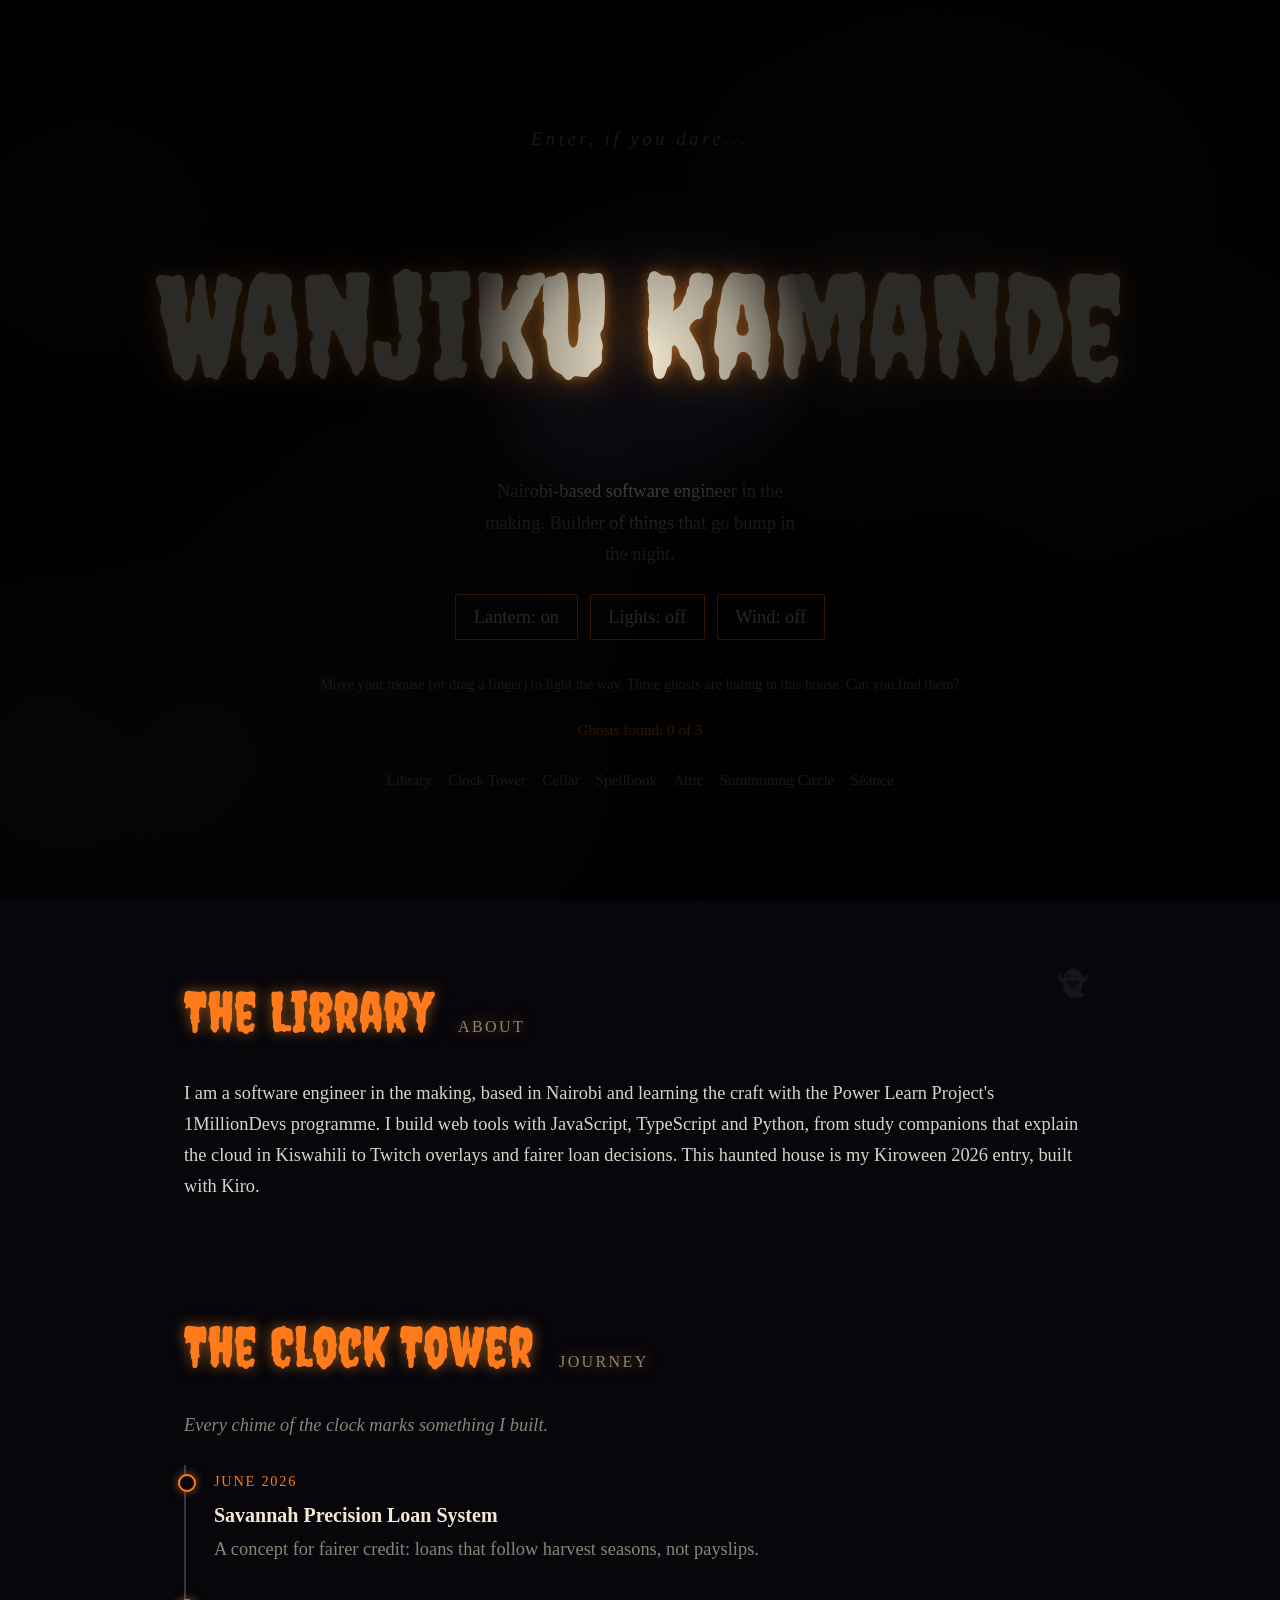
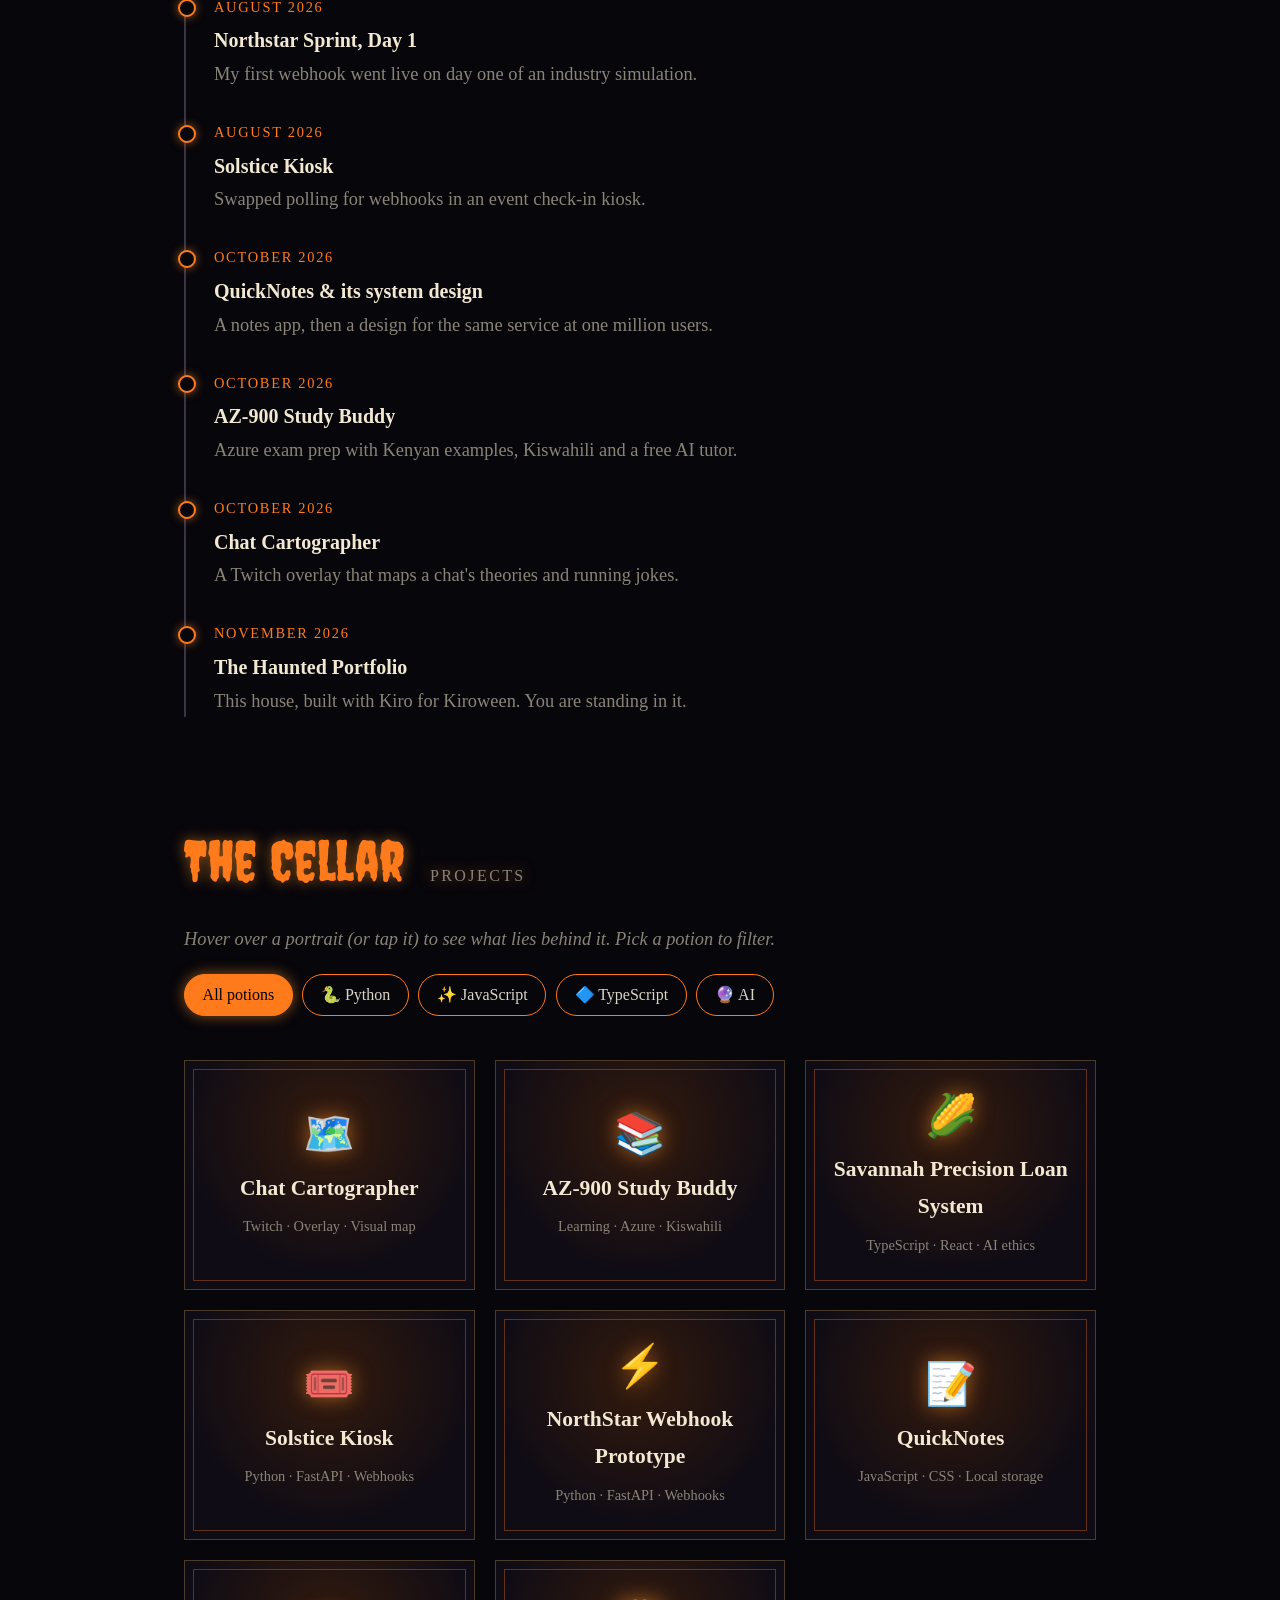
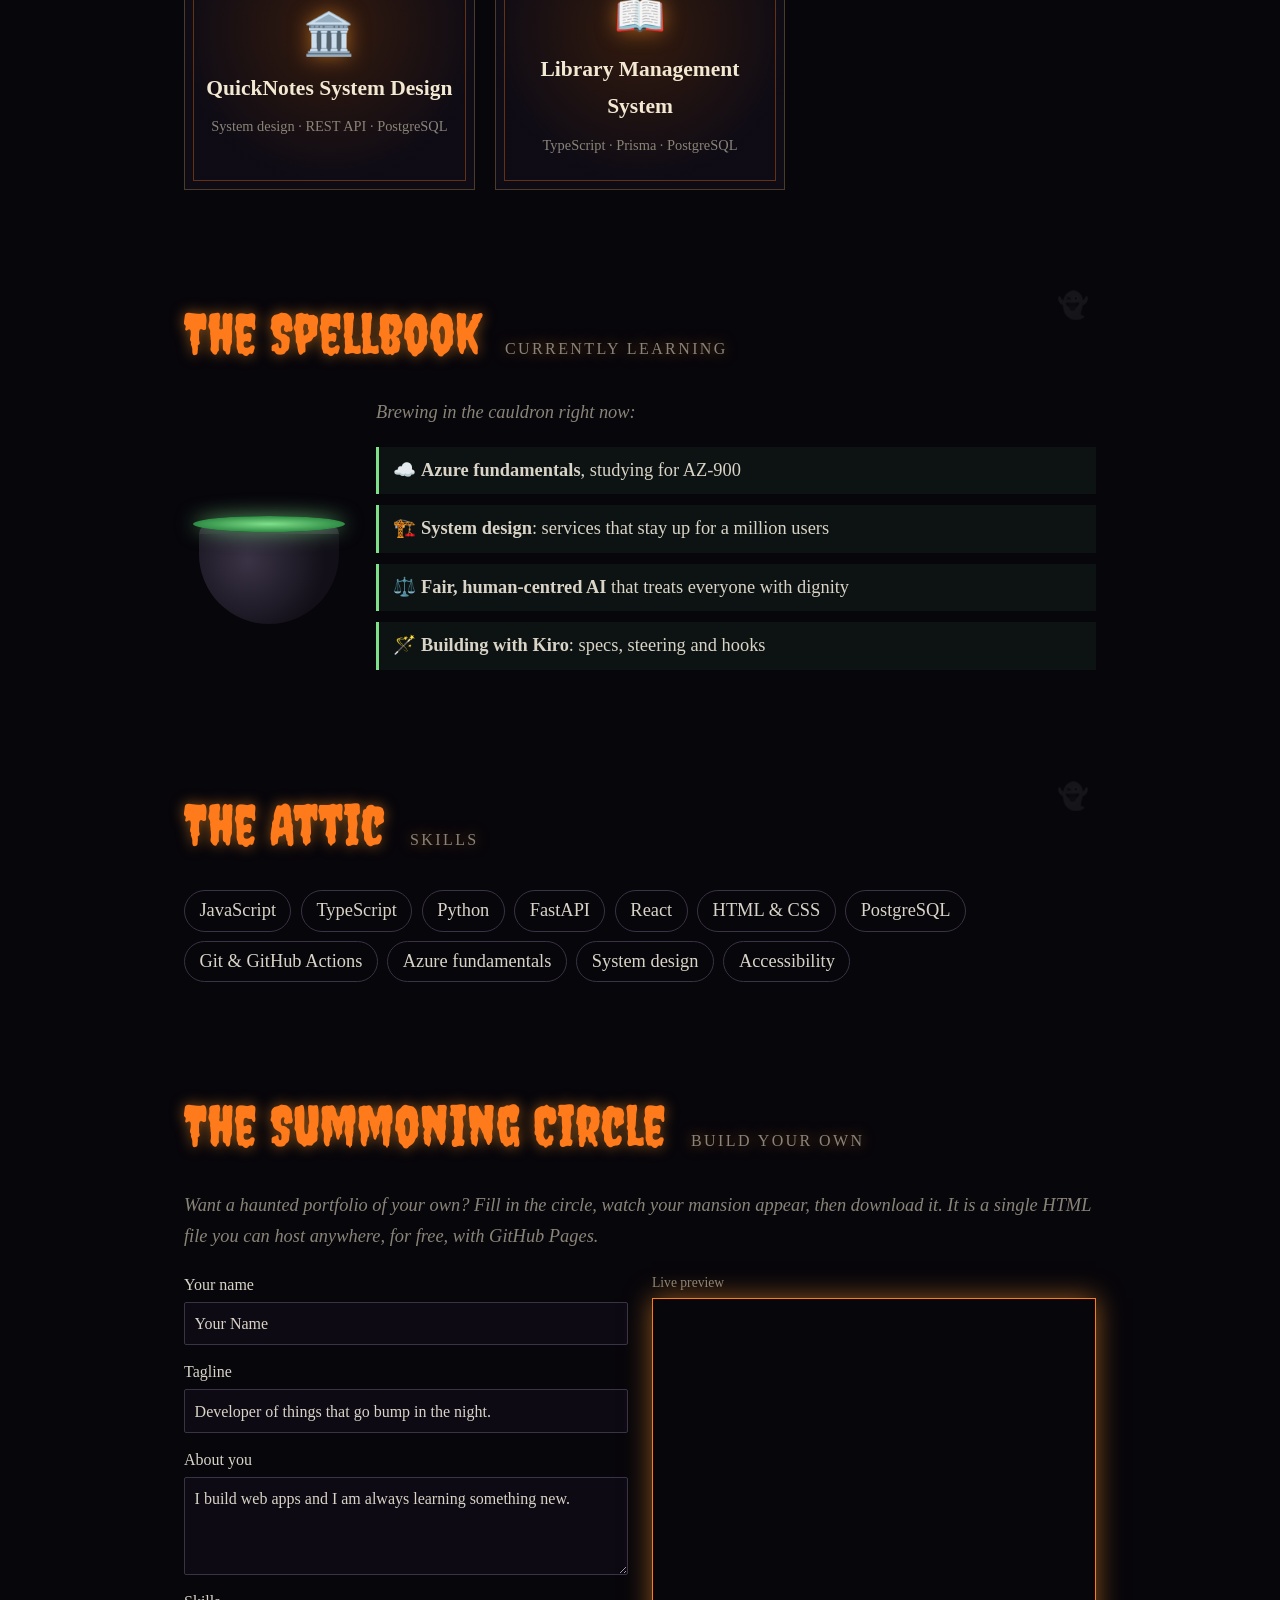
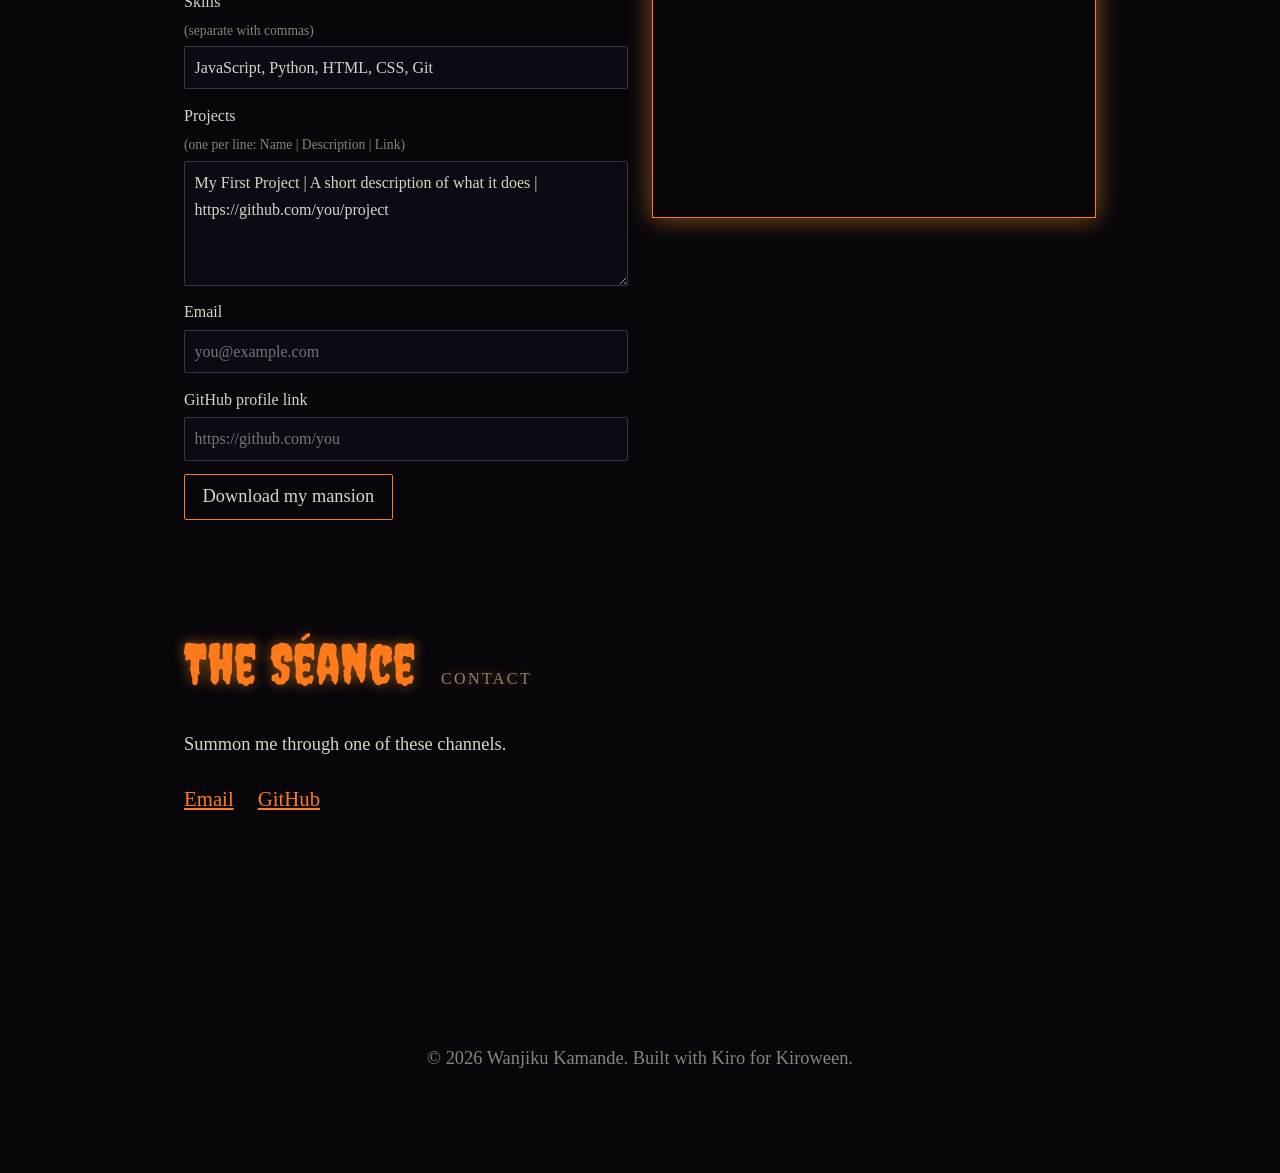
==== index.html @ 83ff3538 "Deepen the haunted house: builder, new rooms, ghost hunt, flip cards - The Summoning Circle: a portf" ====
<!doctype html>
<html lang="en">
<head>
  <meta charset="utf-8">
  <meta name="viewport" content="width=device-width, initial-scale=1">
  <title>The Haunted Portfolio</title>
  <meta name="description" content="A haunted portfolio. Explore the rooms with your lantern, hunt for hidden ghosts, and summon a haunted mansion of your own.">
  <link rel="preconnect" href="https://fonts.googleapis.com">
  <link rel="preconnect" href="https://fonts.gstatic.com" crossorigin>
  <link href="https://fonts.googleapis.com/css2?family=Creepster&family=IM+Fell+English:ital@0;1&display=swap" rel="stylesheet">
  <link rel="stylesheet" href="styles.css">
</head>
<body>
  <a class="skip" href="#rooms">Skip to content</a>
  <canvas id="fog" aria-hidden="true"></canvas>
  <div id="darkness" aria-hidden="true"></div>

  <header class="hero">
    <p class="whisper">Enter, if you dare...</p>
    <h1 class="flicker">Wanjiku Kamande</h1>
    <p class="tagline">Nairobi-based software engineer in the making. Builder of things that go bump in the night.</p>
    <div class="controls">
      <button id="lantern-toggle" type="button" aria-pressed="true">Lantern: on</button>
      <button id="lights-toggle" type="button" aria-pressed="false">Lights: off</button>
      <button id="sound-toggle" type="button" aria-pressed="false">Wind: off</button>
    </div>
    <p class="hint">Move your mouse (or drag a finger) to light the way. Three ghosts are hiding in this house. Can you find them?</p>
    <p class="ghost-count" id="ghost-count" aria-live="polite">Ghosts found: 0 of 3</p>
    <nav class="map" aria-label="Rooms of the house">
      <a href="#r1">Library</a><a href="#r2">Clock Tower</a><a href="#r3">Cellar</a><a href="#r4">Spellbook</a>
      <a href="#r5">Attic</a><a href="#r6">Summoning Circle</a><a href="#r7">Séance</a>
    </nav>
  </header>

  <main id="rooms">
    <section class="room" aria-labelledby="r1">
      <h2 id="r1">The Library <small>About</small></h2>
      <p>I am a software engineer in the making, based in Nairobi and learning the craft with the Power Learn Project's 1MillionDevs programme. I build web tools with JavaScript, TypeScript and Python, from study companions that explain the cloud in Kiswahili to Twitch overlays and fairer loan decisions. This haunted house is my Kiroween 2026 entry, built with Kiro.</p>
      <button class="hidden-ghost" type="button" data-ghost="library" aria-label="Something is hiding behind the bookshelf">👻</button>
    </section>

    <section class="room" aria-labelledby="r2">
      <h2 id="r2">The Clock Tower <small>Journey</small></h2>
      <p class="room-intro">Every chime of the clock marks something I built.</p>
      <ol class="timeline">
        <li><time datetime="2026-06">June 2026</time><h3>Savannah Precision Loan System</h3><p>A concept for fairer credit: loans that follow harvest seasons, not payslips.</p></li>
        <li><time datetime="2026-08">August 2026</time><h3>Northstar Sprint, Day 1</h3><p>My first webhook went live on day one of an industry simulation.</p></li>
        <li><time datetime="2026-08">August 2026</time><h3>Solstice Kiosk</h3><p>Swapped polling for webhooks in an event check-in kiosk.</p></li>
        <li><time datetime="2026-10">October 2026</time><h3>QuickNotes &amp; its system design</h3><p>A notes app, then a design for the same service at one million users.</p></li>
        <li><time datetime="2026-10">October 2026</time><h3>AZ-900 Study Buddy</h3><p>Azure exam prep with Kenyan examples, Kiswahili and a free AI tutor.</p></li>
        <li><time datetime="2026-10">October 2026</time><h3>Chat Cartographer</h3><p>A Twitch overlay that maps a chat's theories and running jokes.</p></li>
        <li><time datetime="2026-11">November 2026</time><h3>The Haunted Portfolio</h3><p>This house, built with Kiro for Kiroween. You are standing in it.</p></li>
      </ol>
    </section>

    <section class="room" aria-labelledby="r3">
      <h2 id="r3">The Cellar <small>Projects</small></h2>
      <p class="room-intro">Hover over a portrait (or tap it) to see what lies behind it. Pick a potion to filter.</p>
      <div class="potions" role="group" aria-label="Filter projects by technology">
        <button type="button" class="potion" data-filter="all" aria-pressed="true">All potions</button>
        <button type="button" class="potion" data-filter="python" aria-pressed="false">🐍 Python</button>
        <button type="button" class="potion" data-filter="javascript" aria-pressed="false">✨ JavaScript</button>
        <button type="button" class="potion" data-filter="typescript" aria-pressed="false">🔷 TypeScript</button>
        <button type="button" class="potion" data-filter="ai" aria-pressed="false">🔮 AI</button>
      </div>
      <p class="filter-status" id="filter-status" aria-live="polite"></p>
      <div class="grid">
        <article class="card flip" data-tags="javascript">
          <div class="flip-inner">
            <div class="face front"><span class="portrait" aria-hidden="true">🗺️</span><h3>Chat Cartographer</h3><p class="tags">Twitch · Overlay · Visual map</p></div>
            <div class="face back"><p>A Twitch chat and overlay tool that collects viewer theories, discoveries and running jokes into a shared visual map.</p>
              <p class="links-row"><a href="https://wanjikuk60.github.io/Chat-Cartographer/" rel="noopener">Visit live site</a> · <a href="https://github.com/WanjikuK60/Chat-Cartographer" rel="noopener">View source</a></p></div>
          </div>
        </article>
        <article class="card flip" data-tags="javascript python ai">
          <div class="flip-inner">
            <div class="face front"><span class="portrait" aria-hidden="true">📚</span><h3>AZ-900 Study Buddy</h3><p class="tags">Learning · Azure · Kiswahili</p></div>
            <div class="face back"><p>An unofficial AZ-900 study companion with Kiswahili support, Kenyan examples, original practice questions and a free AI tutor.</p>
              <p class="links-row"><a href="https://wanjikuk60.github.io/AZ-900-Study-Buddy/" rel="noopener">Visit live site</a> · <a href="https://github.com/WanjikuK60/AZ-900-Study-Buddy" rel="noopener">View source</a></p></div>
          </div>
        </article>
        <article class="card flip" data-tags="typescript ai">
          <div class="flip-inner">
            <div class="face front"><span class="portrait" aria-hidden="true">🌽</span><h3>Savannah Precision Loan System</h3><p class="tags">TypeScript · React · AI ethics</p></div>
            <div class="face back"><p>A loan-decision framework for informal market vendors in East Africa: harvest-aware repayment, bias audits and human-in-the-loop AI agents.</p>
              <p class="links-row"><a href="https://wanjikuk60.github.io/savannah-loan-system/" rel="noopener">Visit live site</a> · <a href="https://github.com/WanjikuK60/savannah-loan-system" rel="noopener">View source</a></p></div>
          </div>
        </article>
        <article class="card flip" data-tags="python">
          <div class="flip-inner">
            <div class="face front"><span class="portrait" aria-hidden="true">🎟️</span><h3>Solstice Kiosk</h3><p class="tags">Python · FastAPI · Webhooks</p></div>
            <div class="face back"><p>A FastAPI event check-in kiosk that replaces polling with an asynchronous webhook flow.</p>
              <p class="links-row"><a href="https://wanjikuk60.github.io/Solstice-Kiosk/" rel="noopener">Visit live site</a> · <a href="https://github.com/WanjikuK60/Solstice-Kiosk" rel="noopener">View source</a></p></div>
          </div>
        </article>
        <article class="card flip" data-tags="python">
          <div class="flip-inner">
            <div class="face front"><span class="portrait" aria-hidden="true">⚡</span><h3>NorthStar Webhook Prototype</h3><p class="tags">Python · FastAPI · Webhooks</p></div>
            <div class="face back"><p>My Day 1 build for the Northstar Sprint industry simulation: a FastAPI webhook receiver with a chat-style tester, input validation and tests.</p>
              <p class="links-row"><a href="https://wanjikuk60.github.io/northstar-day1-webhook/" rel="noopener">Visit live site</a> · <a href="https://github.com/WanjikuK60/northstar-day1-webhook" rel="noopener">View source</a></p></div>
          </div>
        </article>
        <article class="card flip" data-tags="javascript">
          <div class="flip-inner">
            <div class="face front"><span class="portrait" aria-hidden="true">📝</span><h3>QuickNotes</h3><p class="tags">JavaScript · CSS · Local storage</p></div>
            <div class="face back"><p>A lightweight note-taking app with categories, search and notes saved in local storage, usable by keyboard and screen reader.</p>
              <p class="links-row"><a href="https://wanjikuk60.github.io/quicknotes-app/" rel="noopener">Visit live site</a> · <a href="https://github.com/WanjikuK60/quicknotes-app" rel="noopener">View source</a></p></div>
          </div>
        </article>
        <article class="card flip" data-tags="javascript">
          <div class="flip-inner">
            <div class="face front"><span class="portrait" aria-hidden="true">🏛️</span><h3>QuickNotes System Design</h3><p class="tags">System design · REST API · PostgreSQL</p></div>
            <div class="face back"><p>A system design for an online notes service for 1 million users: REST API, PostgreSQL data model, capacity estimate and architecture, plus a browser API client.</p>
              <p class="links-row"><a href="https://wanjikuk60.github.io/quicknotes-system-design/" rel="noopener">Visit live site</a> · <a href="https://github.com/WanjikuK60/quicknotes-system-design" rel="noopener">View source</a></p></div>
          </div>
        </article>
        <article class="card flip" data-tags="typescript">
          <div class="flip-inner">
            <div class="face front"><span class="portrait" aria-hidden="true">📖</span><h3>Library Management System</h3><p class="tags">TypeScript · Prisma · PostgreSQL</p></div>
            <div class="face back"><p>A library catalog API with patron and librarian roles, borrow requests, reading lists and space bookings.</p>
              <p class="links-row"><a href="https://github.com/WanjikuK60/library-management-system" rel="noopener">View source</a></p></div>
          </div>
        </article>
      </div>
    </section>

    <section class="room" aria-labelledby="r4">
      <h2 id="r4">The Spellbook <small>Currently learning</small></h2>
      <div class="spellbook">
        <div class="cauldron" aria-hidden="true">
          <span class="bubble b1"></span><span class="bubble b2"></span><span class="bubble b3"></span><span class="bubble b4"></span>
          <div class="pot"></div>
        </div>
        <div>
          <p class="room-intro">Brewing in the cauldron right now:</p>
          <ul class="ingredients">
            <li><span aria-hidden="true">☁️</span> <strong>Azure fundamentals</strong>, studying for AZ-900</li>
            <li><span aria-hidden="true">🏗️</span> <strong>System design</strong>: services that stay up for a million users</li>
            <li><span aria-hidden="true">⚖️</span> <strong>Fair, human-centred AI</strong> that treats everyone with dignity</li>
            <li><span aria-hidden="true">🪄</span> <strong>Building with Kiro</strong>: specs, steering and hooks</li>
          </ul>
        </div>
      </div>
      <button class="hidden-ghost" type="button" data-ghost="spellbook" aria-label="Something is bubbling out of the cauldron">👻</button>
    </section>

    <section class="room" aria-labelledby="r5">
      <h2 id="r5">The Attic <small>Skills</small></h2>
      <ul class="skills">
        <li>JavaScript</li><li>TypeScript</li><li>Python</li><li>FastAPI</li><li>React</li><li>HTML &amp; CSS</li>
        <li>PostgreSQL</li><li>Git &amp; GitHub Actions</li><li>Azure fundamentals</li><li>System design</li><li>Accessibility</li>
      </ul>
      <button class="hidden-ghost" type="button" data-ghost="attic" aria-label="Something is hiding in the rafters">👻</button>
    </section>

    <section class="room" aria-labelledby="r6">
      <h2 id="r6">The Summoning Circle <small>Build your own</small></h2>
      <p class="room-intro">Want a haunted portfolio of your own? Fill in the circle, watch your mansion appear, then download it. It is a single HTML file you can host anywhere, for free, with GitHub Pages.</p>
      <div class="builder">
        <form id="builder-form" novalidate>
          <label>Your name <input name="name" maxlength="60" required value="Your Name"></label>
          <label>Tagline <input name="tagline" maxlength="120" value="Developer of things that go bump in the night."></label>
          <label>About you <textarea name="about" rows="3" maxlength="600">I build web apps and I am always learning something new.</textarea></label>
          <label>Skills <span class="field-hint">(separate with commas)</span> <input name="skills" maxlength="300" value="JavaScript, Python, HTML, CSS, Git"></label>
          <label>Projects <span class="field-hint">(one per line: Name | Description | Link)</span>
            <textarea name="projects" rows="4" maxlength="2000">My First Project | A short description of what it does | https://github.com/you/project</textarea></label>
          <label>Email <input name="email" type="email" maxlength="120" placeholder="you@example.com"></label>
          <label>GitHub profile link <input name="github" type="url" maxlength="200" placeholder="https://github.com/you"></label>
          <div class="builder-actions">
            <button type="submit">Download my mansion</button>
            <span class="builder-status" id="builder-status" aria-live="polite"></span>
          </div>
        </form>
        <div class="preview-frame">
          <p class="field-hint">Live preview</p>
          <iframe id="builder-preview" title="Preview of your haunted portfolio" sandbox="allow-scripts"></iframe>
        </div>
      </div>
    </section>

    <section class="room" aria-labelledby="r7">
      <h2 id="r7">The Séance <small>Contact</small></h2>
      <p>Summon me through one of these channels.</p>
      <p class="links">
        <a href="mailto:kamandewanjiku60@gmail.com">Email</a>
        <a href="https://github.com/WanjikuK60" rel="noopener">GitHub</a>
      </p>
    </section>
  </main>

  <footer><p>© 2026 Wanjiku Kamande. Built with Kiro for Kiroween.</p></footer>

  <div id="ghost" aria-hidden="true">👻</div>
  <div class="secret" id="secret" role="dialog" aria-modal="true" aria-labelledby="secret-title" hidden>
    <div class="secret-box">
      <p class="whisper">The house falls silent...</p>
      <h2 id="secret-title">You found all three ghosts!</h2>
      <p>Thank you for exploring every corner of my haunted house. Here is the secret: every project in it was built while I was still learning, and I am only just getting started.</p>
      <p>If you made it this far, I would love to hear from you: <a href="mailto:kamandewanjiku60@gmail.com">kamandewanjiku60@gmail.com</a></p>
      <button type="button" id="secret-close">Close</button>
    </div>
  </div>
  <script src="script.js"></script>
  <script src="builder.js"></script>
</body>
</html>
---- styles.css ----
:root {
  --bg: #07060b;
  --ink: #d9d4c7;
  --dim: #8a8478;
  --accent: #ff7a1a;
  --glow: rgba(255, 150, 40, .55);
  --r: 170px; /* lantern radius, updated by script.js */
}
* { box-sizing: border-box; }
html { scroll-behavior: smooth; }
body {
  margin: 0; background: var(--bg); color: var(--ink);
  font-family: "IM Fell English", Georgia, serif; font-size: 1.15rem; line-height: 1.7;
  min-height: 100vh; overflow-x: hidden;
}
.skip { position: absolute; left: -999px; top: 0; background: var(--accent); color: #000; padding: .5rem 1rem; z-index: 100; }
.skip:focus { left: 0; }

#fog { position: fixed; inset: 0; width: 100%; height: 100%; z-index: 0; pointer-events: none; opacity: .5; }

/* Darkness layer with a lantern-shaped hole that follows the pointer */
#darkness {
  position: fixed; inset: 0; z-index: 50; pointer-events: none;
  background: radial-gradient(circle var(--r) at var(--x, 50%) var(--y, 40%),
    transparent 0%, rgba(0,0,0,.3) 55%, rgba(0,0,0,.82) 100%);
  transition: opacity .4s;
}
body.lantern-off #darkness { opacity: 0; }

.hero, main, footer { position: relative; z-index: 1; }
.hero { min-height: 100vh; display: grid; place-content: center; text-align: center; padding: 2rem; }
.whisper { color: var(--dim); font-style: italic; letter-spacing: .2em; }
h1 {
  font-family: Creepster, cursive; font-weight: 400; margin: .2em 0;
  font-size: clamp(3.5rem, 12vw, 9rem); color: #f3e9d2;
  text-shadow: 0 0 12px var(--glow), 0 0 40px var(--glow);
}
.flicker { animation: flicker 5s infinite; }
@keyframes flicker {
  0%, 18%, 22%, 62%, 64%, 100% { opacity: 1; }
  20%, 63% { opacity: .35; }
  21% { opacity: .8; }
}
.tagline { color: var(--dim); max-width: 34ch; margin: 0 auto 1.5rem; }
.controls { display: flex; gap: .75rem; justify-content: center; flex-wrap: wrap; }
button {
  font: inherit; color: var(--ink); background: transparent;
  border: 1px solid var(--accent); padding: .4rem 1.1rem; cursor: pointer; border-radius: 2px;
}
button:hover, button:focus-visible { background: var(--accent); color: #000; }
.hint { color: var(--dim); font-size: .9rem; margin-top: 2rem; }

main { max-width: 960px; margin: 0 auto; padding: 4rem 1.5rem; }
.room { margin-bottom: 6rem; opacity: 0; transform: translateY(30px); transition: opacity 1.2s, transform 1.2s; }
.room.seen { opacity: 1; transform: none; }
h2 { font-family: Creepster, cursive; font-weight: 400; font-size: clamp(2rem, 6vw, 3.5rem); color: var(--accent); margin: 0 0 1rem; text-shadow: 0 0 14px var(--glow); }
h2 small { font-family: "IM Fell English", serif; font-size: 1rem; color: var(--dim); margin-left: .75rem; letter-spacing: .15em; text-transform: uppercase; }

.grid { display: grid; gap: 1.25rem; grid-template-columns: repeat(auto-fit, minmax(250px, 1fr)); }
.card { border: 1px solid #2c2736; background: rgba(15, 12, 22, .8); padding: 1.25rem; transition: transform .3s, box-shadow .3s, border-color .3s; }
.card:hover, .card:focus-within { transform: translateY(-4px) rotate(-.4deg); border-color: var(--accent); box-shadow: 0 0 25px var(--glow); }
.card h3 { margin: 0 0 .25rem; color: #f3e9d2; }
.tags { color: var(--dim); font-size: .9rem; margin: .25rem 0 .75rem; }
a { color: var(--accent); }
a:focus-visible, button:focus-visible { outline: 2px solid #fff; outline-offset: 3px; }

.skills { list-style: none; display: flex; flex-wrap: wrap; gap: .6rem; padding: 0; }
.skills li { border: 1px solid #3a3346; padding: .25rem .9rem; border-radius: 99px; }
.skills li:hover { border-color: var(--accent); box-shadow: 0 0 12px var(--glow); }
.links { display: flex; gap: 1.5rem; flex-wrap: wrap; font-size: 1.3rem; }
footer { text-align: center; color: var(--dim); padding: 3rem 1rem 5rem; }

#ghost {
  position: fixed; z-index: 60; font-size: 3rem; left: -100px; top: 30%; pointer-events: none;
  opacity: 0; filter: drop-shadow(0 0 12px #fff);
}
#ghost.fly { animation: fly 7s linear; }
@keyframes fly {
  0% { left: -100px; opacity: 0; transform: translateY(0); }
  15%, 85% { opacity: .55; }
  50% { transform: translateY(-60px); }
  100% { left: 105vw; opacity: 0; transform: translateY(20px); }
}

/* ---------- Room map, intro text ---------- */
.ghost-count { color: var(--accent); font-size: .95rem; margin: .4rem 0 0; }
.map { display: flex; flex-wrap: wrap; gap: .4rem 1rem; justify-content: center; margin-top: 1.5rem; font-size: .95rem; }
.map a { color: var(--dim); text-decoration: none; border-bottom: 1px dashed transparent; }
.map a:hover, .map a:focus-visible { color: var(--accent); border-bottom-color: var(--accent); }
.room { position: relative; }
.room-intro { color: var(--dim); font-style: italic; margin-top: 0; }

/* ---------- The Clock Tower: timeline ---------- */
.timeline { list-style: none; margin: 1.5rem 0 0; padding: 0 0 0 1.75rem; border-left: 2px solid #3a3346; }
.timeline li { position: relative; margin: 0 0 1.6rem; }
.timeline li::before {
  content: ""; position: absolute; left: calc(-1.75rem - 8px); top: .55rem;
  width: 14px; height: 14px; border-radius: 50%; background: var(--bg); border: 2px solid var(--accent);
  box-shadow: 0 0 10px var(--glow);
}
.timeline time { color: var(--accent); font-size: .9rem; letter-spacing: .12em; text-transform: uppercase; }
.timeline h3 { margin: .1rem 0; color: #f3e9d2; font-size: 1.25rem; }
.timeline p { margin: 0; color: var(--dim); }

/* ---------- The Cellar: potion filters and flipping portraits ---------- */
.potions { display: flex; flex-wrap: wrap; gap: .6rem; margin-bottom: .5rem; }
.potion { border-radius: 99px; font-size: 1rem; }
.potion[aria-pressed="true"] { background: var(--accent); color: #000; box-shadow: 0 0 14px var(--glow); }
.filter-status { color: var(--dim); font-size: .9rem; min-height: 1.4em; margin: 0 0 1rem; }
.card.flip { padding: 0; border: 0; background: transparent; perspective: 1000px; min-height: 230px; cursor: pointer; }
.card.flip:hover, .card.flip:focus-within { transform: none; box-shadow: none; }
.flip-inner { position: relative; width: 100%; height: 100%; min-height: 230px; transition: transform .7s cubic-bezier(.2,.8,.2,1); transform-style: preserve-3d; }
.card.flip:hover .flip-inner, .card.flip:focus-within .flip-inner, .card.flip.flipped .flip-inner { transform: rotateY(180deg); }
.face {
  position: absolute; inset: 0; padding: 1.25rem; backface-visibility: hidden; -webkit-backface-visibility: hidden;
  border: 1px solid #2c2736; background: rgba(15, 12, 22, .92);
}
.face.front { display: flex; flex-direction: column; justify-content: center; align-items: center; text-align: center;
  background: radial-gradient(circle at 50% 30%, rgba(255,122,26,.18), rgba(15,12,22,.95) 70%); border-color: #4a3b2a; }
.face.front::after { content: ""; position: absolute; inset: 8px; border: 1px solid rgba(255,122,26,.35); pointer-events: none; }
.portrait { font-size: 2.6rem; filter: drop-shadow(0 0 10px var(--glow)); }
.face.back { transform: rotateY(180deg); border-color: var(--accent); box-shadow: 0 0 25px var(--glow); display: flex; flex-direction: column; justify-content: space-between; font-size: 1rem; }
.face.back p { margin: 0 0 .75rem; }
.card.flip.is-hidden { display: none; }

/* ---------- The Spellbook: cauldron ---------- */
.spellbook { display: grid; grid-template-columns: 160px 1fr; gap: 2rem; align-items: center; }
.cauldron { position: relative; width: 150px; height: 170px; margin-left: 10px; }
.pot { position: absolute; bottom: 0; left: 5px; width: 140px; height: 100px; border-radius: 10px 10px 70px 70px;
  background: radial-gradient(circle at 35% 30%, #3a3346, #120f18 70%); border-top: 10px solid #2a2433; }
.pot::before { content: ""; position: absolute; top: -18px; left: -6px; right: -6px; height: 16px; border-radius: 50%;
  background: radial-gradient(ellipse at center, #7fe08a, #2f8c45 70%); box-shadow: 0 0 20px rgba(127,224,138,.7); }
.bubble { position: absolute; bottom: 90px; width: 14px; height: 14px; border-radius: 50%; background: rgba(127,224,138,.75);
  box-shadow: 0 0 12px rgba(127,224,138,.8); animation: bubble 3s ease-in infinite; opacity: 0; }
.b1 { left: 30px; } .b2 { left: 62px; animation-delay: .8s; width: 10px; height: 10px; }
.b3 { left: 90px; animation-delay: 1.6s; } .b4 { left: 112px; animation-delay: 2.3s; width: 8px; height: 8px; }
@keyframes bubble { 0% { transform: translateY(0) scale(.6); opacity: 0; } 20% { opacity: 1; } 100% { transform: translateY(-80px) scale(1.2); opacity: 0; } }
.ingredients { list-style: none; padding: 0; margin: 0; }
.ingredients li { margin: 0 0 .7rem; padding: .5rem .9rem; border-left: 3px solid #7fe08a; background: rgba(127,224,138,.06); }

/* ---------- Hidden ghosts ---------- */
.hidden-ghost {
  position: absolute; right: .25rem; top: .25rem; border: 0; padding: .2rem; font-size: 1.6rem; line-height: 1;
  background: transparent; opacity: .07; filter: grayscale(1); transition: opacity .4s, transform .4s, filter .4s;
}
.hidden-ghost:hover, .hidden-ghost:focus-visible { opacity: .9; filter: none; background: transparent; transform: scale(1.2) rotate(-8deg); }
.hidden-ghost.found { opacity: 1; filter: drop-shadow(0 0 10px #fff); animation: caught .8s ease-out; cursor: default; }
@keyframes caught { 0% { transform: scale(.6); } 60% { transform: scale(1.5) rotate(12deg); } 100% { transform: scale(1); } }
.secret { position: fixed; inset: 0; z-index: 80; display: grid; place-items: center; background: rgba(5,4,8,.82); padding: 1rem; }
.secret[hidden] { display: none; }
.secret-box { max-width: 560px; background: #120f18; border: 1px solid var(--accent); box-shadow: 0 0 40px var(--glow); padding: 2rem; text-align: center; }

/* ---------- The Summoning Circle: builder ---------- */
.builder { display: grid; grid-template-columns: 1fr 1fr; gap: 1.5rem; align-items: start; }
#builder-form { display: grid; gap: .8rem; }
#builder-form label { display: grid; gap: .25rem; font-size: 1rem; }
#builder-form input, #builder-form textarea {
  font: inherit; font-size: 1rem; color: var(--ink); background: rgba(15,12,22,.9);
  border: 1px solid #3a3346; padding: .45rem .6rem; border-radius: 2px;
}
#builder-form input:focus-visible, #builder-form textarea:focus-visible { outline: 2px solid var(--accent); outline-offset: 1px; }
.field-hint { color: var(--dim); font-size: .85rem; }
.builder-actions { display: flex; align-items: center; gap: 1rem; flex-wrap: wrap; }
.builder-status { color: var(--dim); font-size: .9rem; }
.preview-frame { position: sticky; top: 1rem; }
.preview-frame .field-hint { margin: 0 0 .3rem; }
#builder-preview { width: 100%; height: 520px; border: 1px solid var(--accent); background: #07060b; box-shadow: 0 0 25px var(--glow); }

/* ---------- Lights on: a readable parchment theme ---------- */
body.lights-on { --bg: #efe6d4; --ink: #2a2233; --dim: #5d5468; --accent: #b4440f; --glow: rgba(180, 68, 15, .25); }
body.lights-on #darkness, body.lights-on #fog { opacity: 0; }
body.lights-on h1, body.lights-on .card h3, body.lights-on .timeline h3 { color: #2a2233; }
body.lights-on .face, body.lights-on .secret-box, body.lights-on #builder-form input, body.lights-on #builder-form textarea { background: #fbf6ec; color: var(--ink); }
body.lights-on .face.front { background: radial-gradient(circle at 50% 30%, rgba(180,68,15,.15), #fbf6ec 70%); }
body.lights-on .timeline li::before { background: var(--bg); }
body.lights-on .hidden-ghost { opacity: .15; }

@media (max-width: 760px) {
  .builder { grid-template-columns: 1fr; }
  .preview-frame { position: static; }
  .spellbook { grid-template-columns: 1fr; justify-items: center; }
}

@media (prefers-reduced-motion: reduce) {
  .flicker, #ghost.fly, .bubble, .hidden-ghost.found { animation: none; }
  .flip-inner { transition: none; }
  .room { opacity: 1; transform: none; transition: none; }
  html { scroll-behavior: auto; }
}
/* On touch devices without a pointer, keep the darkness lighter so content is readable */
@media (hover: none) { #darkness { background: radial-gradient(circle var(--r) at var(--x, 50%) var(--y, 40%), transparent 0%, rgba(0,0,0,.25) 60%, rgba(0,0,0,.7) 100%); } }
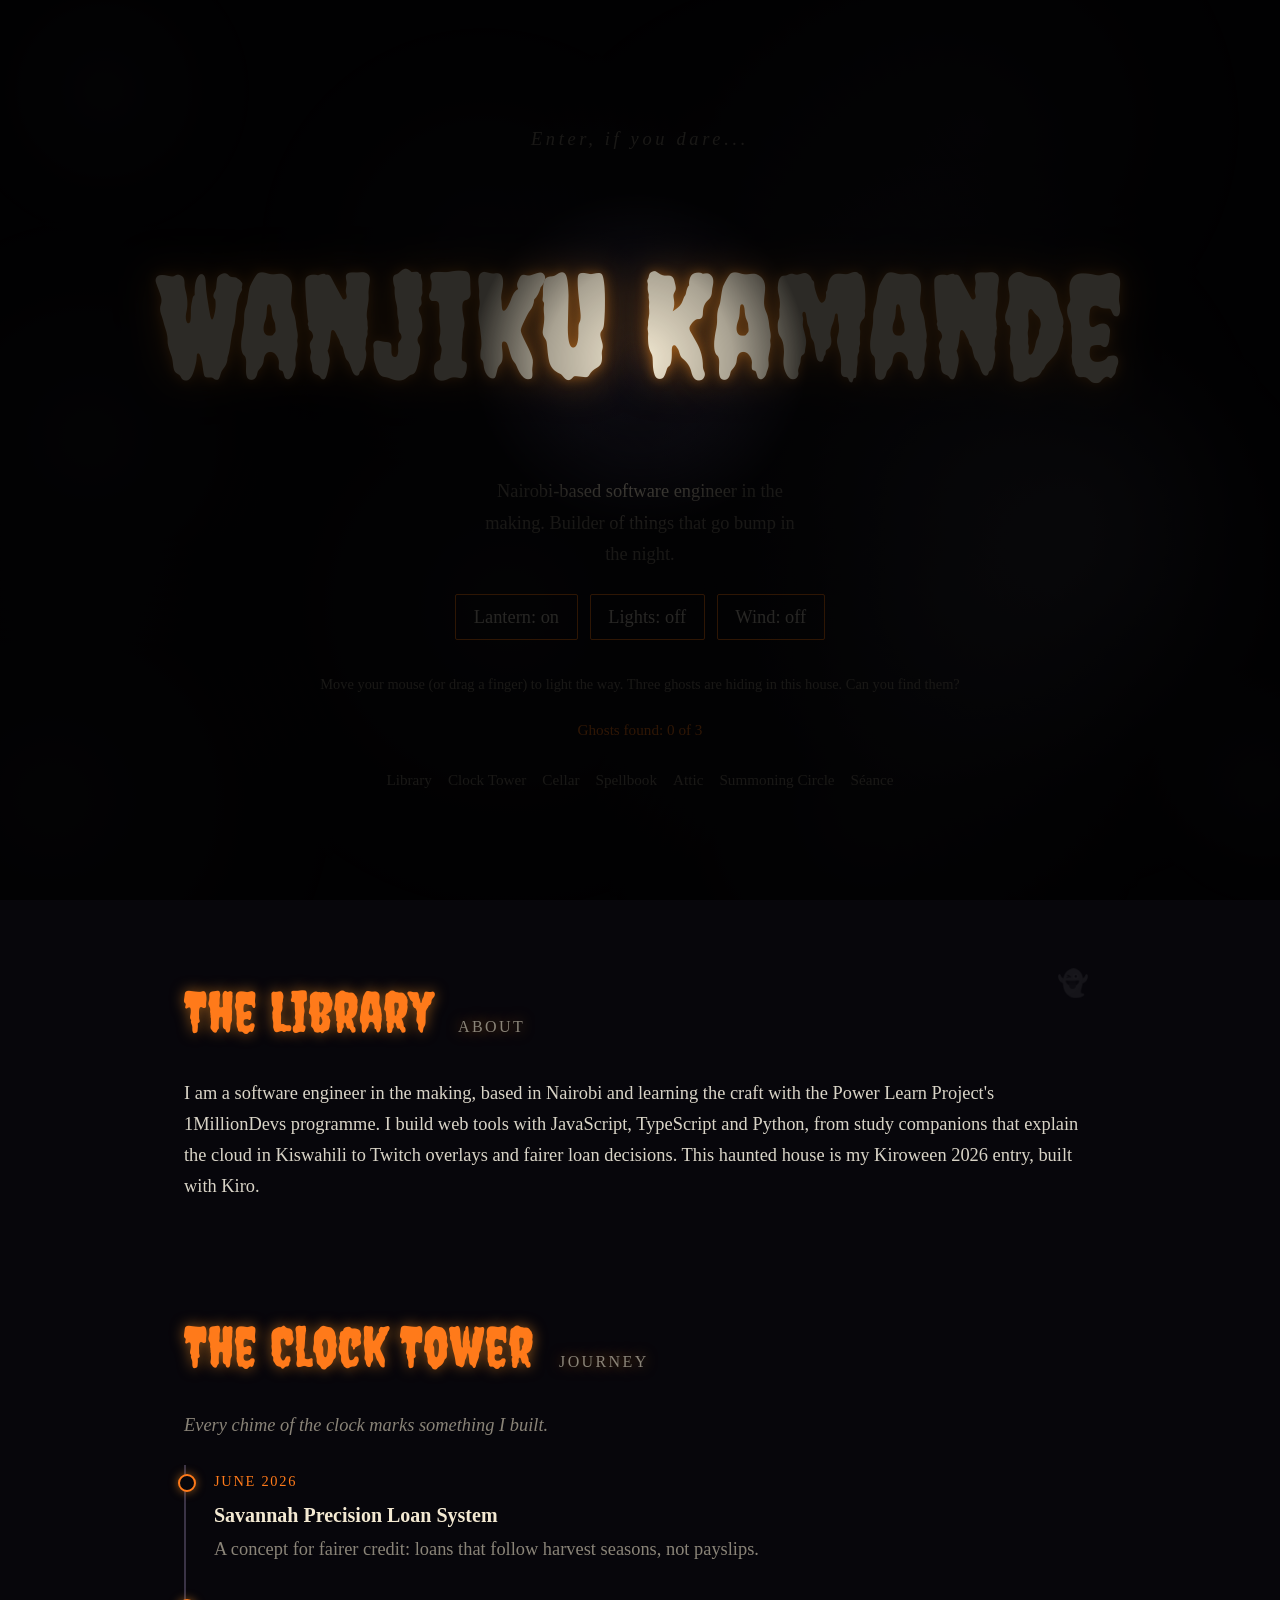
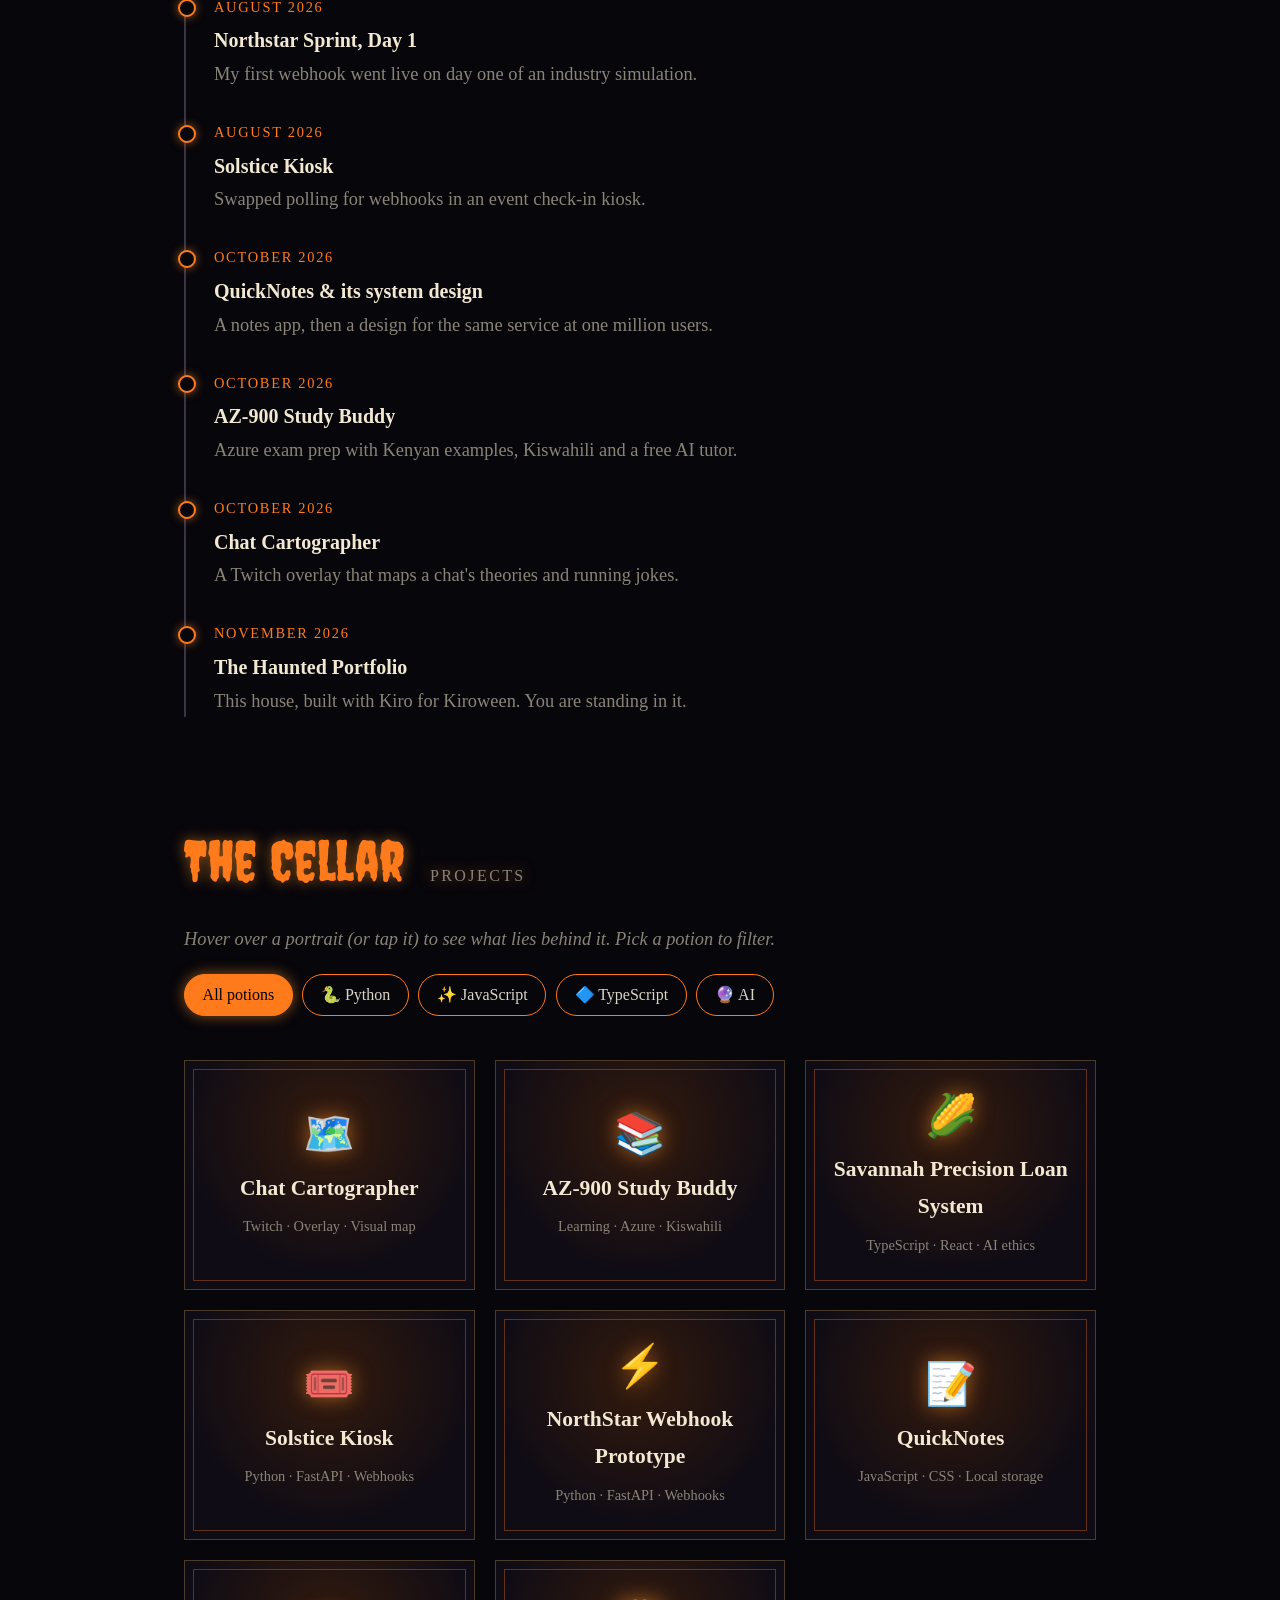
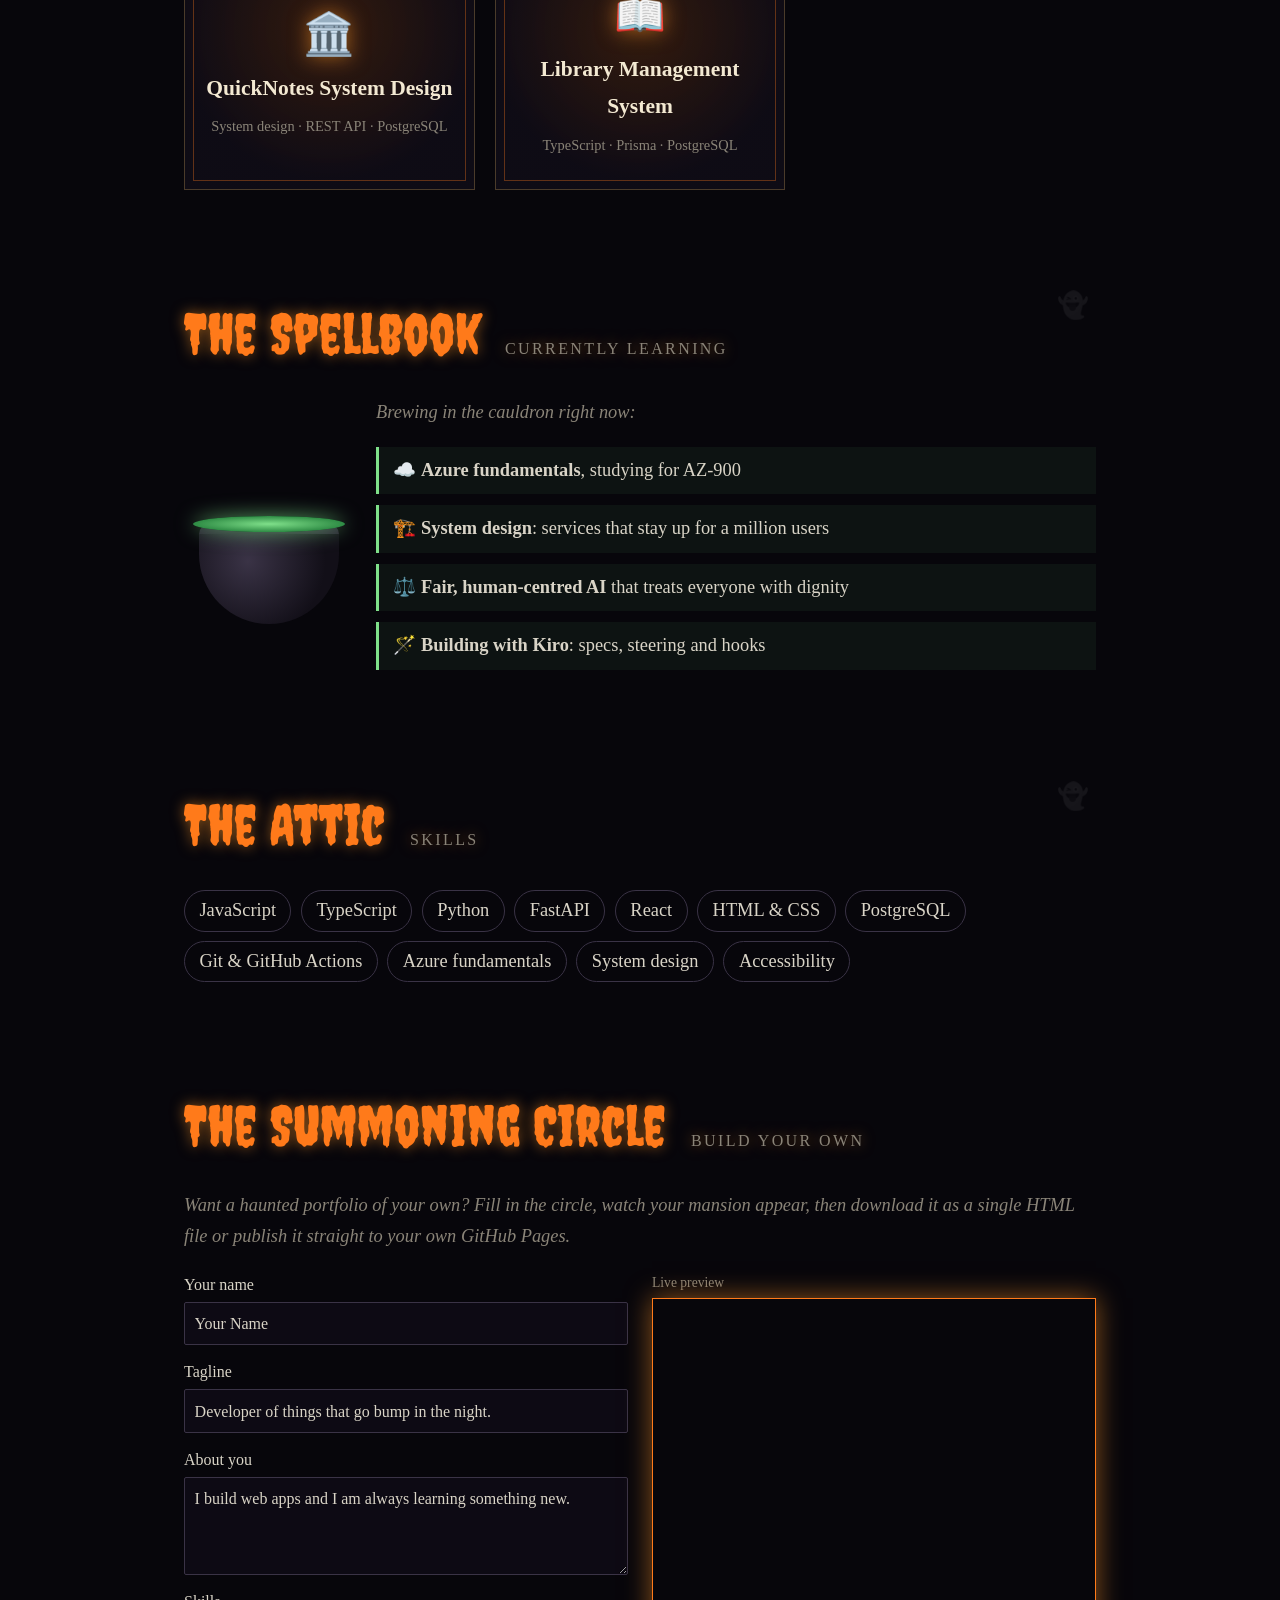
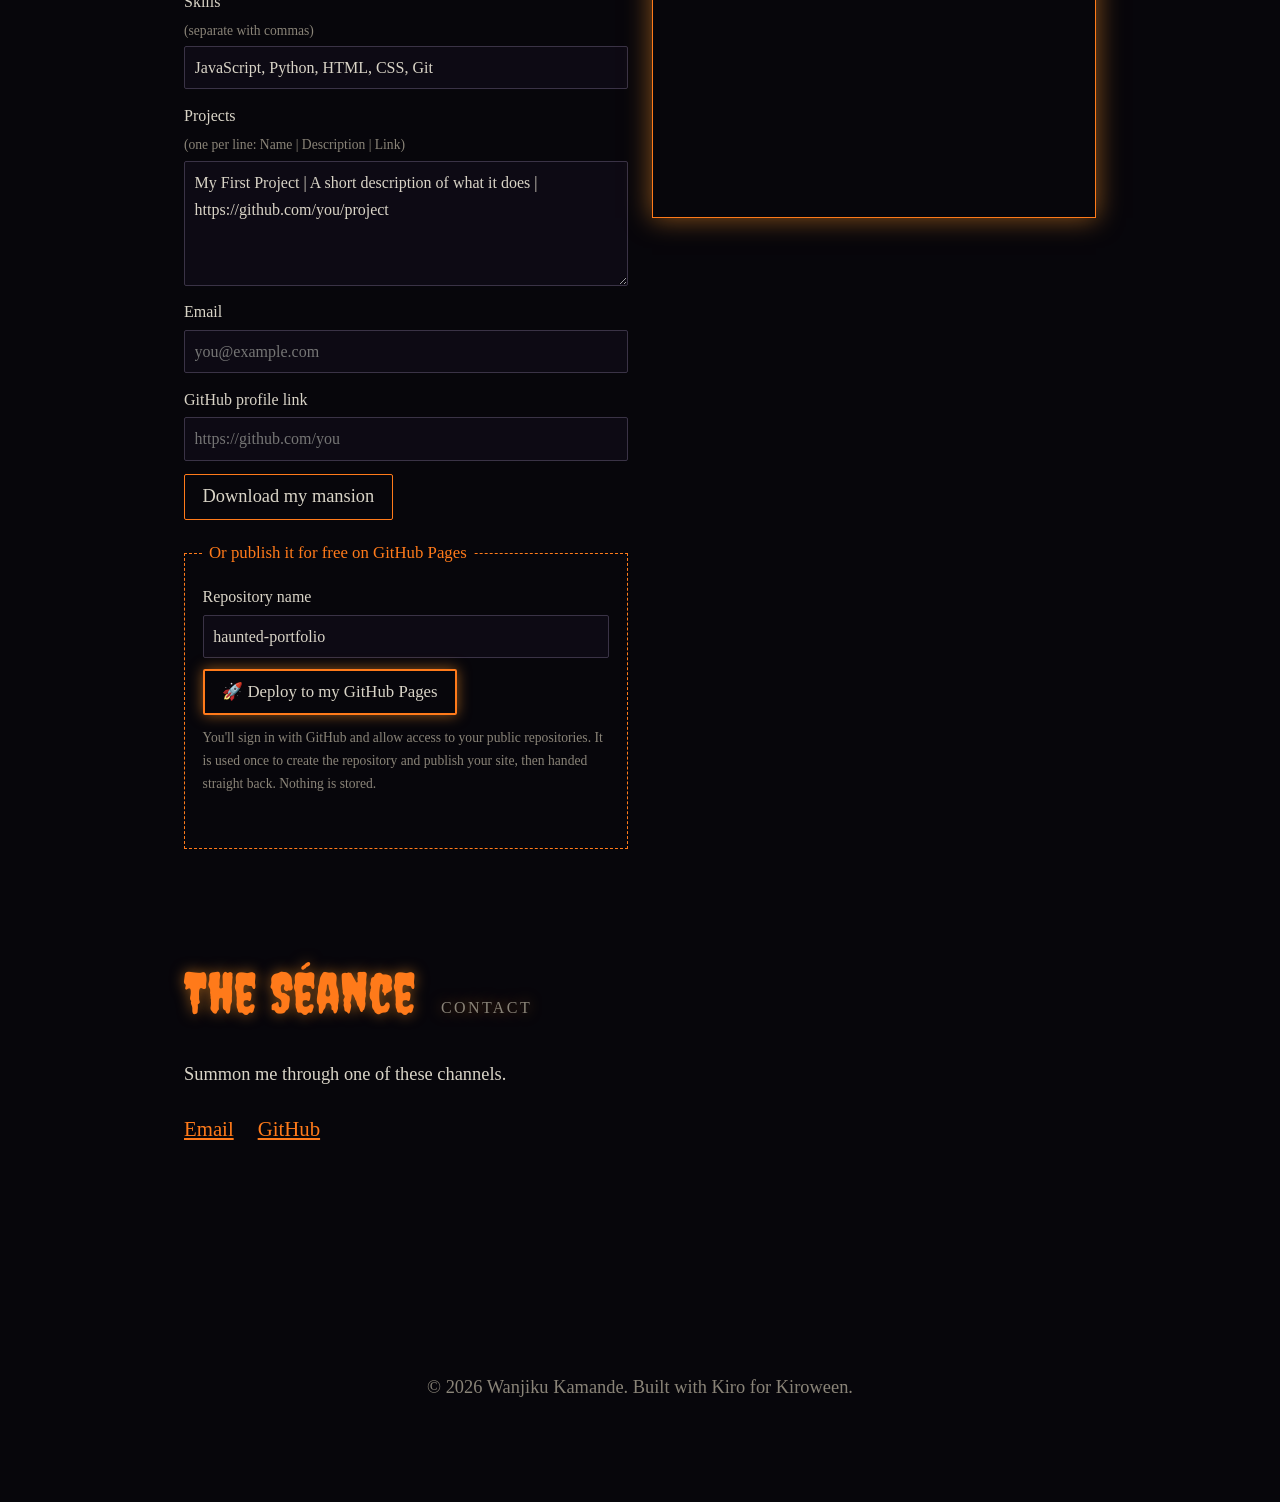
==== commit a7ad8630: "Add one-click Deploy to GitHub Pages in the Summoning Circle - server/: a small FastAPI helper for G" ====
--- a/index.html
+++ b/index.html
@@ -155,7 +155,7 @@
 
     <section class="room" aria-labelledby="r6">
       <h2 id="r6">The Summoning Circle <small>Build your own</small></h2>
-      <p class="room-intro">Want a haunted portfolio of your own? Fill in the circle, watch your mansion appear, then download it. It is a single HTML file you can host anywhere, for free, with GitHub Pages.</p>
+      <p class="room-intro">Want a haunted portfolio of your own? Fill in the circle, watch your mansion appear, then download it as a single HTML file or publish it straight to your own GitHub Pages.</p>
       <div class="builder">
         <form id="builder-form" novalidate>
           <label>Your name <input name="name" maxlength="60" required value="Your Name"></label>
@@ -170,6 +170,14 @@
             <button type="submit">Download my mansion</button>
             <span class="builder-status" id="builder-status" aria-live="polite"></span>
           </div>
+          <fieldset class="deploy">
+            <legend>Or publish it for free on GitHub Pages</legend>
+            <label>Repository name <input id="deploy-repo" name="repo" maxlength="100" value="haunted-portfolio" autocomplete="off" spellcheck="false"></label>
+            <button type="button" id="deploy-button" class="deploy-button">🚀 Deploy to my GitHub Pages</button>
+            <p class="field-hint">You'll sign in with GitHub and allow access to your public repositories. It is used once to create the repository and publish your site, then handed straight back. Nothing is stored.</p>
+            <ol class="deploy-steps" id="deploy-steps" hidden></ol>
+            <p class="deploy-result" id="deploy-result" aria-live="polite"></p>
+          </fieldset>
         </form>
         <div class="preview-frame">
           <p class="field-hint">Live preview</p>
@@ -202,5 +210,6 @@
   </div>
   <script src="script.js"></script>
   <script src="builder.js"></script>
+  <script src="deploy.js"></script>
 </body>
 </html>
--- a/styles.css
+++ b/styles.css
@@ -166,6 +166,23 @@
 .preview-frame .field-hint { margin: 0 0 .3rem; }
 #builder-preview { width: 100%; height: 520px; border: 1px solid var(--accent); background: #07060b; box-shadow: 0 0 25px var(--glow); }
 
+.deploy { border: 1px dashed var(--accent); padding: 1rem 1.1rem 1.1rem; margin: .4rem 0 0; display: grid; gap: .7rem; }
+.deploy legend { padding: 0 .4rem; color: var(--accent); font-size: 1.05rem; }
+.deploy .field-hint { margin: 0; }
+.deploy-button { justify-self: start; font-size: 1.05rem; border-width: 2px; box-shadow: 0 0 14px var(--glow); }
+.deploy-button:disabled { opacity: .55; cursor: progress; }
+.deploy-steps { margin: 0; padding-left: 1.4rem; font-size: 1rem; color: var(--dim); }
+.deploy-steps li[data-state="active"] { color: var(--ink); }
+.deploy-steps li[data-state="active"]::after { content: " …"; }
+.deploy-steps li[data-state="done"] { color: #7fe08a; }
+.deploy-steps li[data-state="done"]::after { content: " ✓"; }
+.deploy-steps li[data-state="failed"] { color: #ff6b6b; }
+.deploy-steps li[data-state="failed"]::after { content: " ✗"; }
+.deploy-result { margin: 0; font-size: 1rem; min-height: 1.5em; }
+.deploy-result.error { color: #ff6b6b; }
+body.lights-on .deploy-steps li[data-state="done"] { color: #2f7a3e; }
+body.lights-on .deploy-result.error, body.lights-on .deploy-steps li[data-state="failed"] { color: #b3261e; }
+
 /* ---------- Lights on: a readable parchment theme ---------- */
 body.lights-on { --bg: #efe6d4; --ink: #2a2233; --dim: #5d5468; --accent: #b4440f; --glow: rgba(180, 68, 15, .25); }
 body.lights-on #darkness, body.lights-on #fog { opacity: 0; }
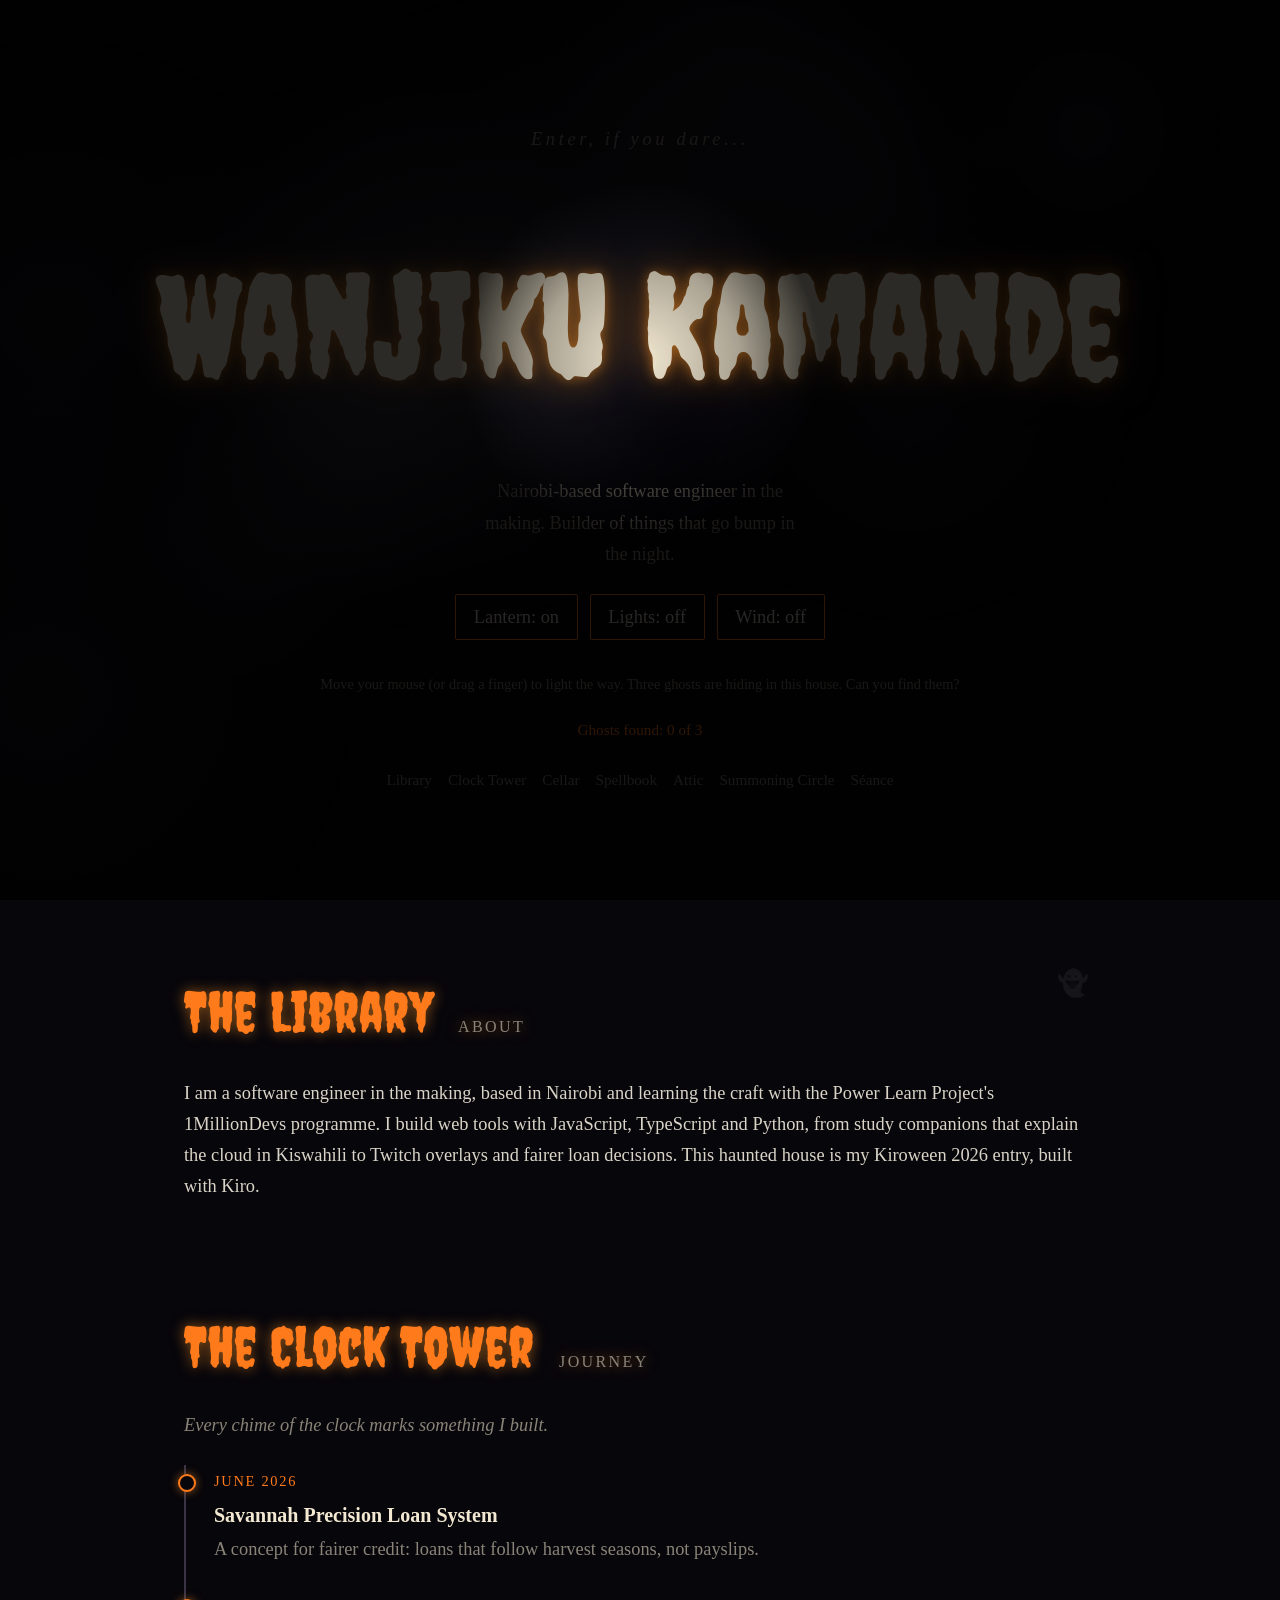
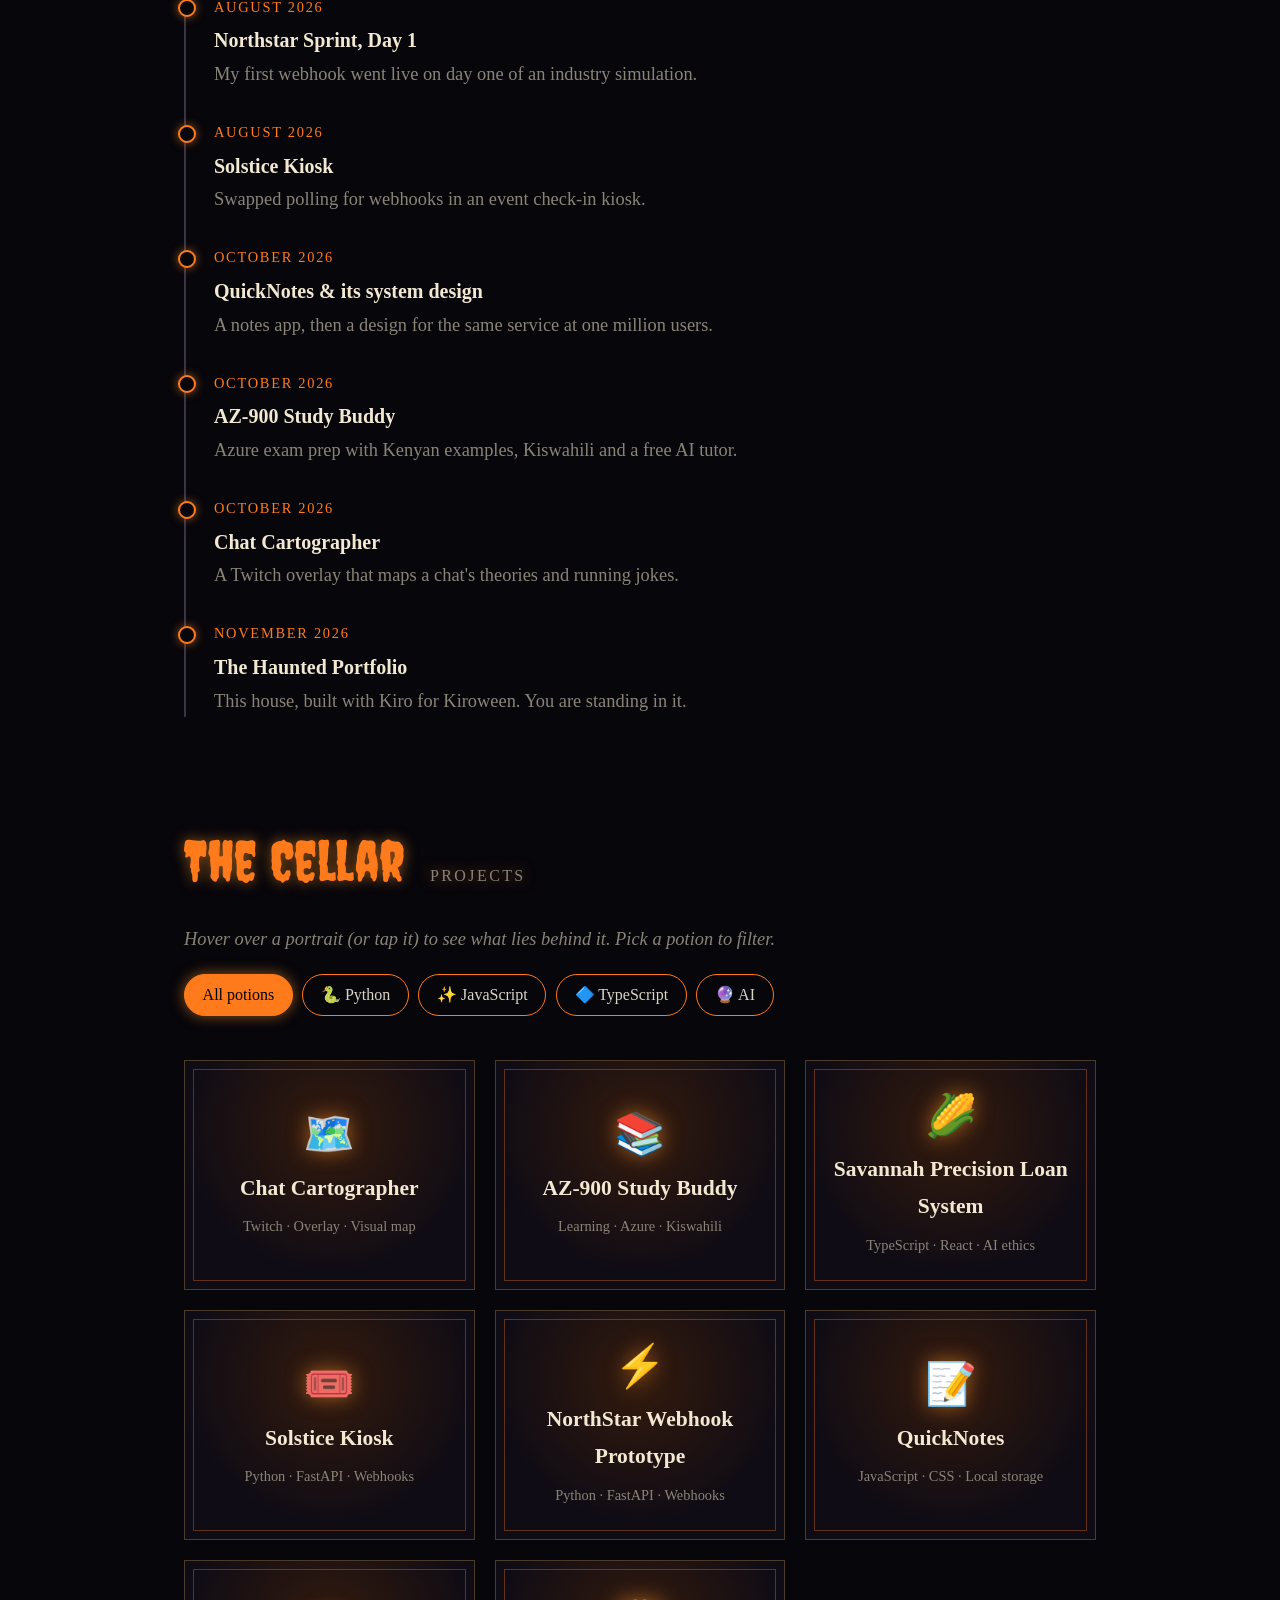
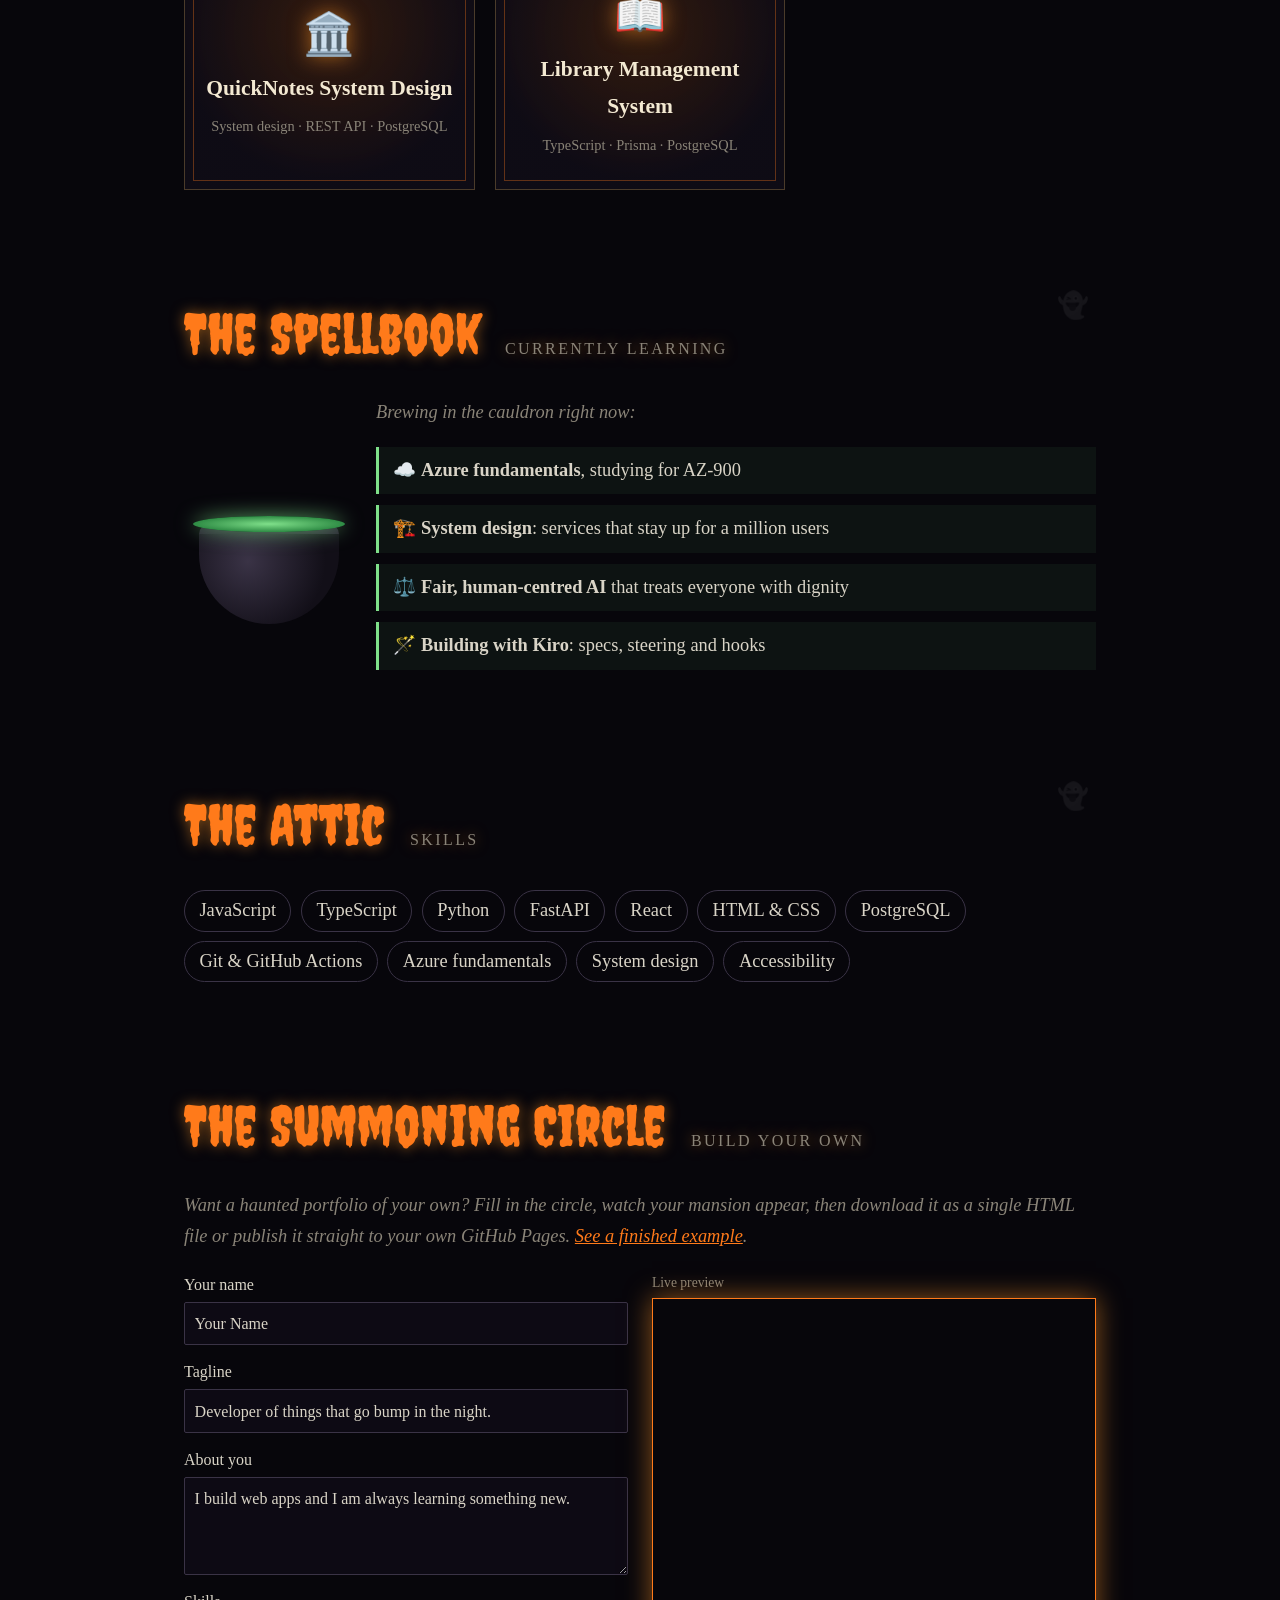
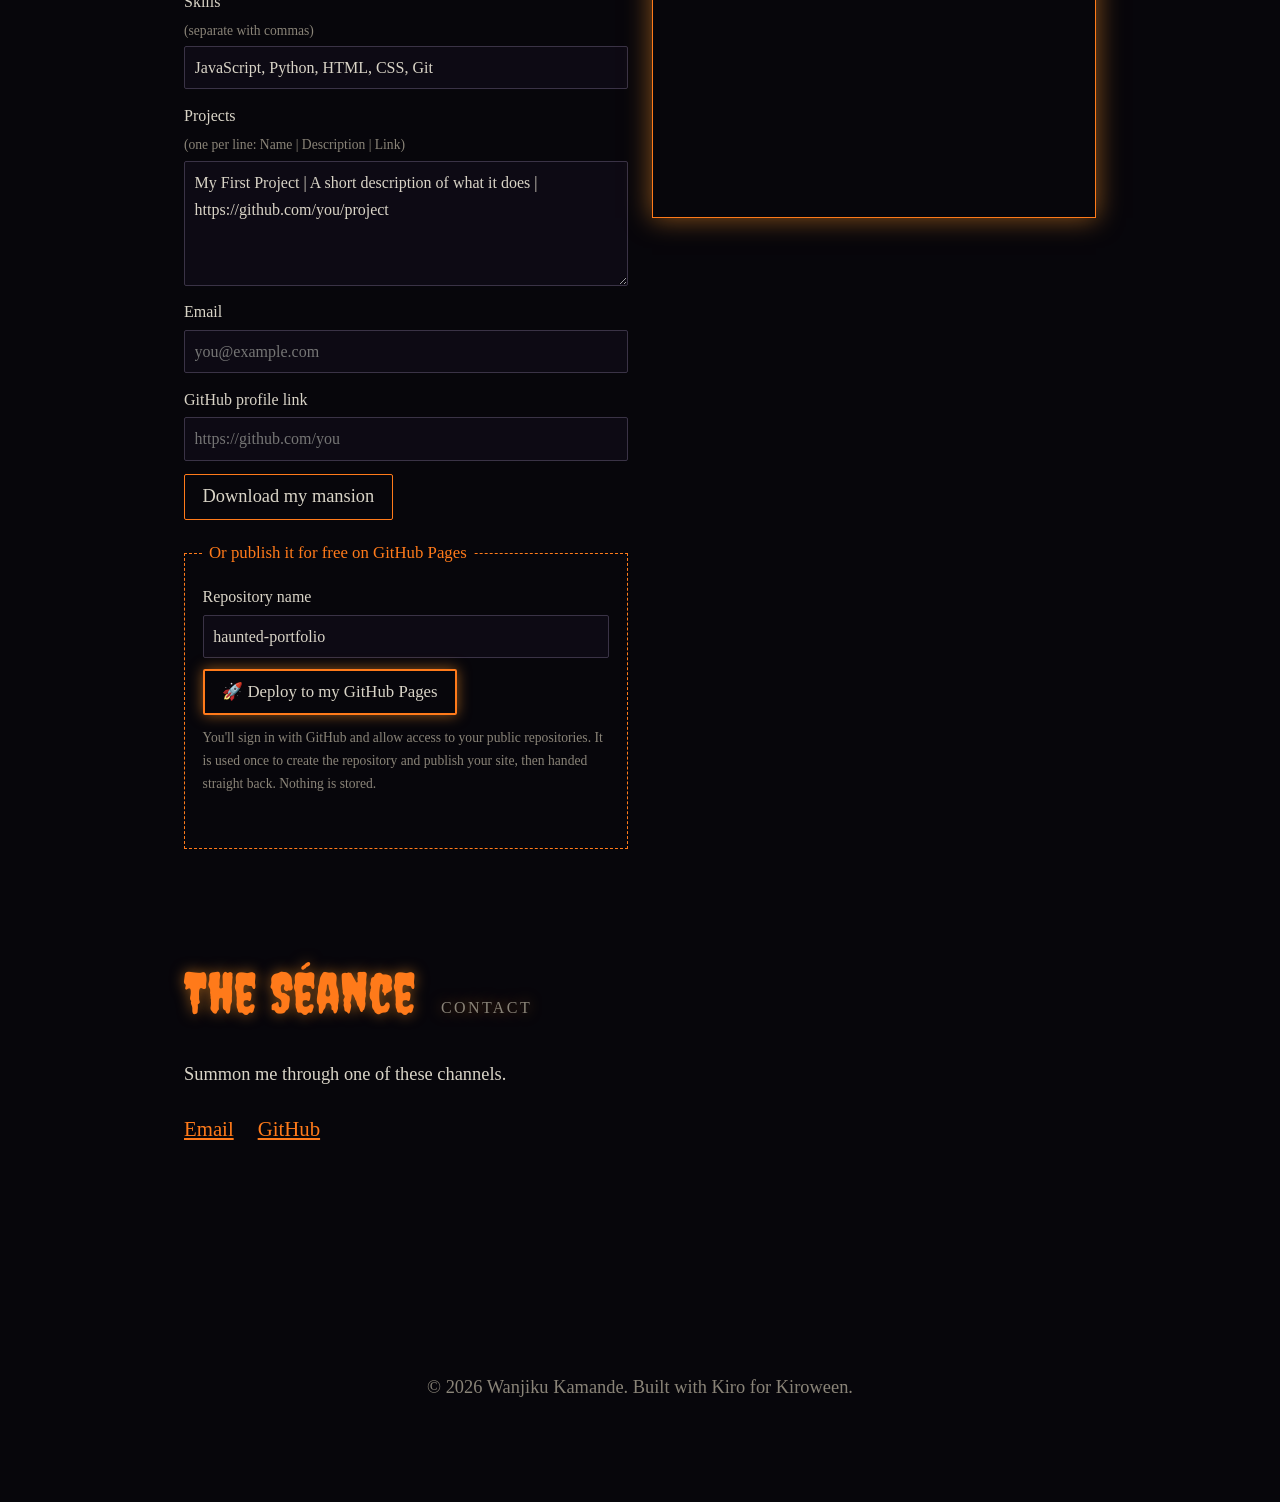
==== commit a60a2598: "Host the example portfolio at /demo and link it from the Summoning Circle Moves Wanjiku's example po" ====
--- a/index.html
+++ b/index.html
@@ -155,7 +155,7 @@
 
     <section class="room" aria-labelledby="r6">
       <h2 id="r6">The Summoning Circle <small>Build your own</small></h2>
-      <p class="room-intro">Want a haunted portfolio of your own? Fill in the circle, watch your mansion appear, then download it as a single HTML file or publish it straight to your own GitHub Pages.</p>
+      <p class="room-intro">Want a haunted portfolio of your own? Fill in the circle, watch your mansion appear, then download it as a single HTML file or publish it straight to your own GitHub Pages. <a href="demo/">See a finished example</a>.</p>
       <div class="builder">
         <form id="builder-form" novalidate>
           <label>Your name <input name="name" maxlength="60" required value="Your Name"></label>
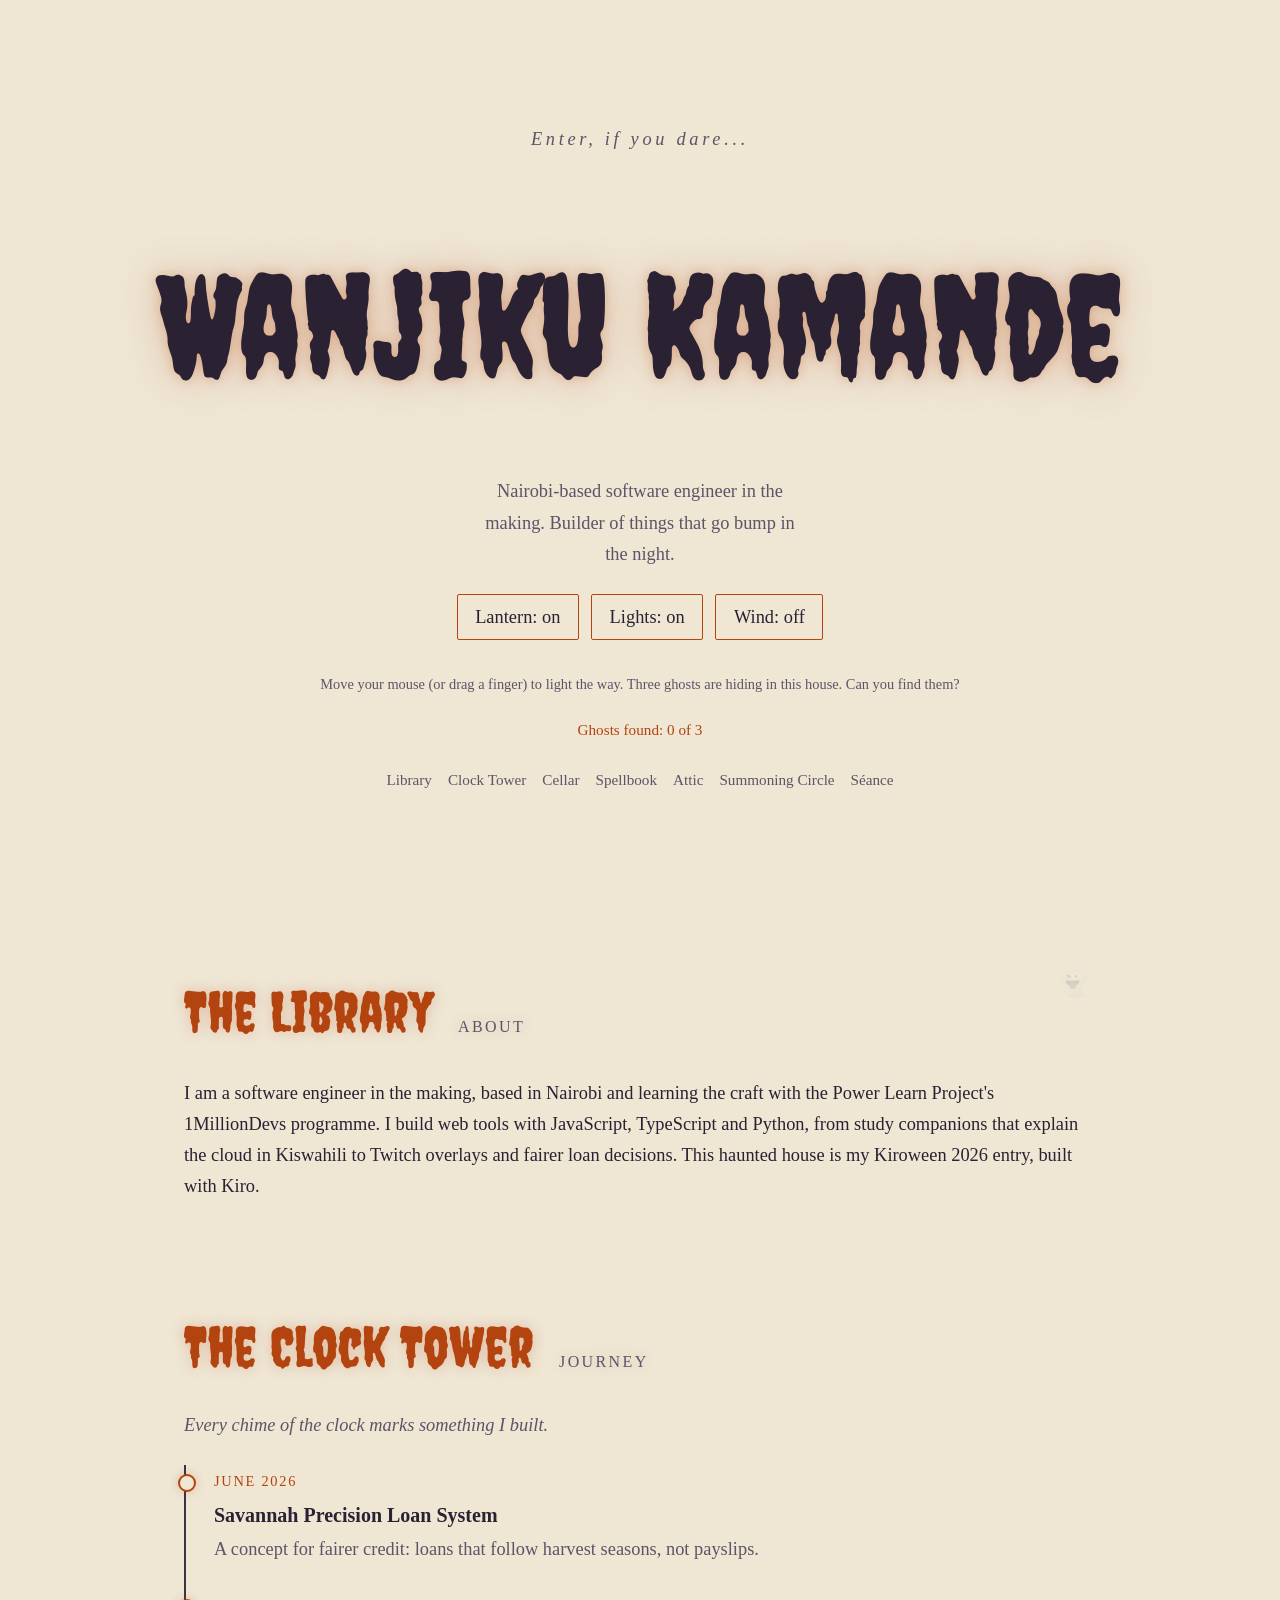
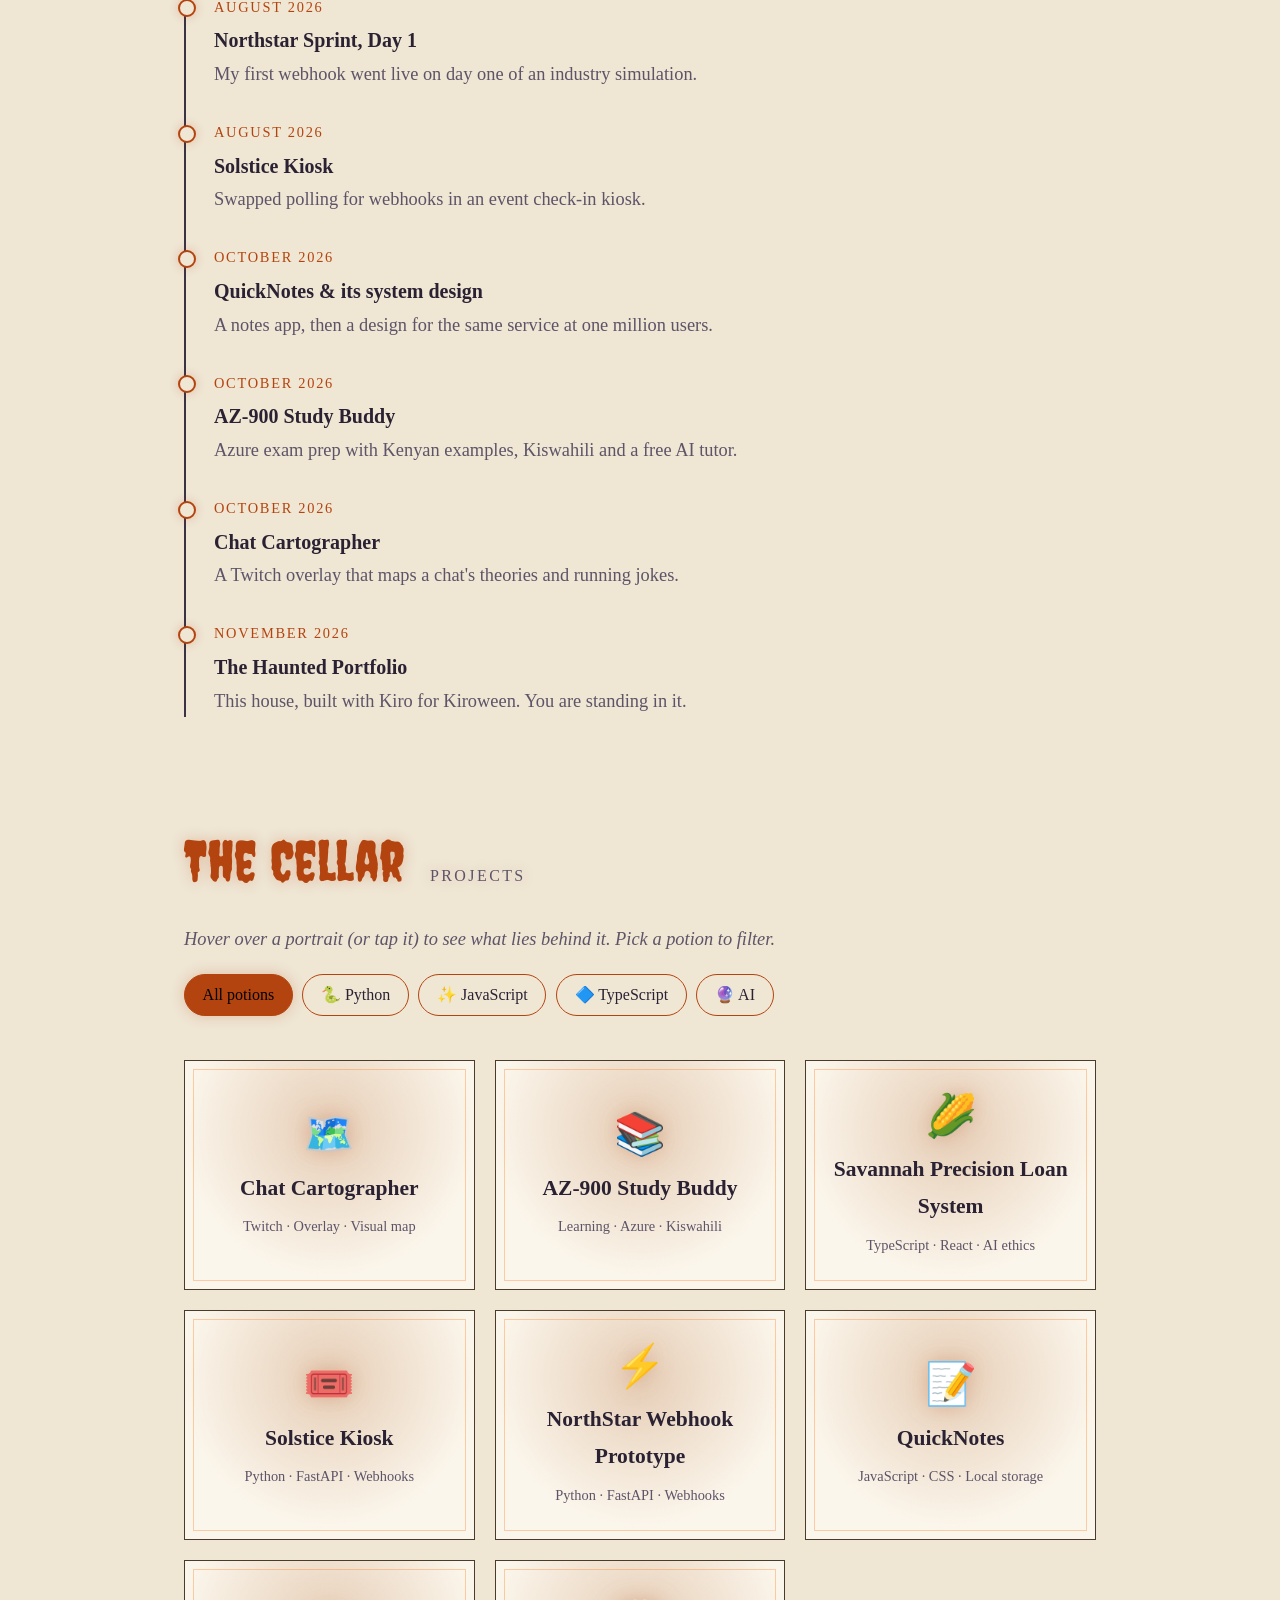
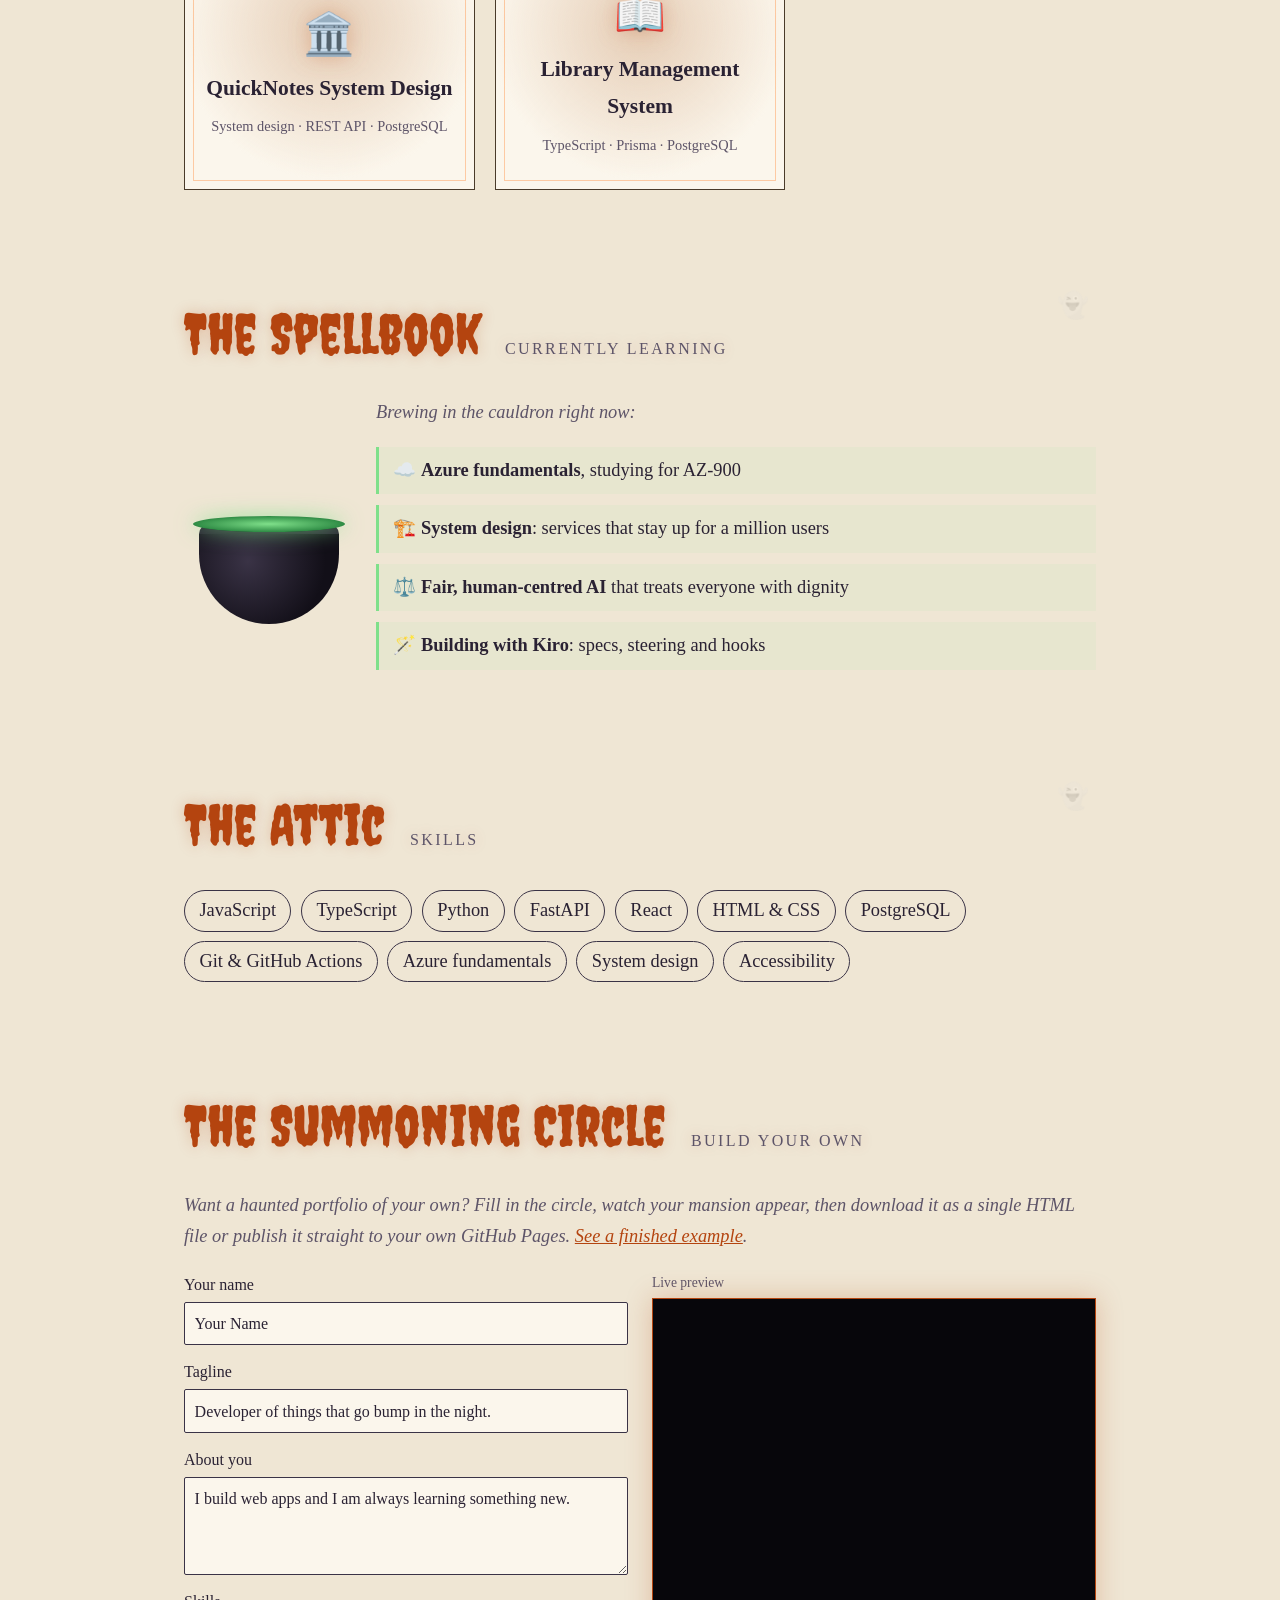
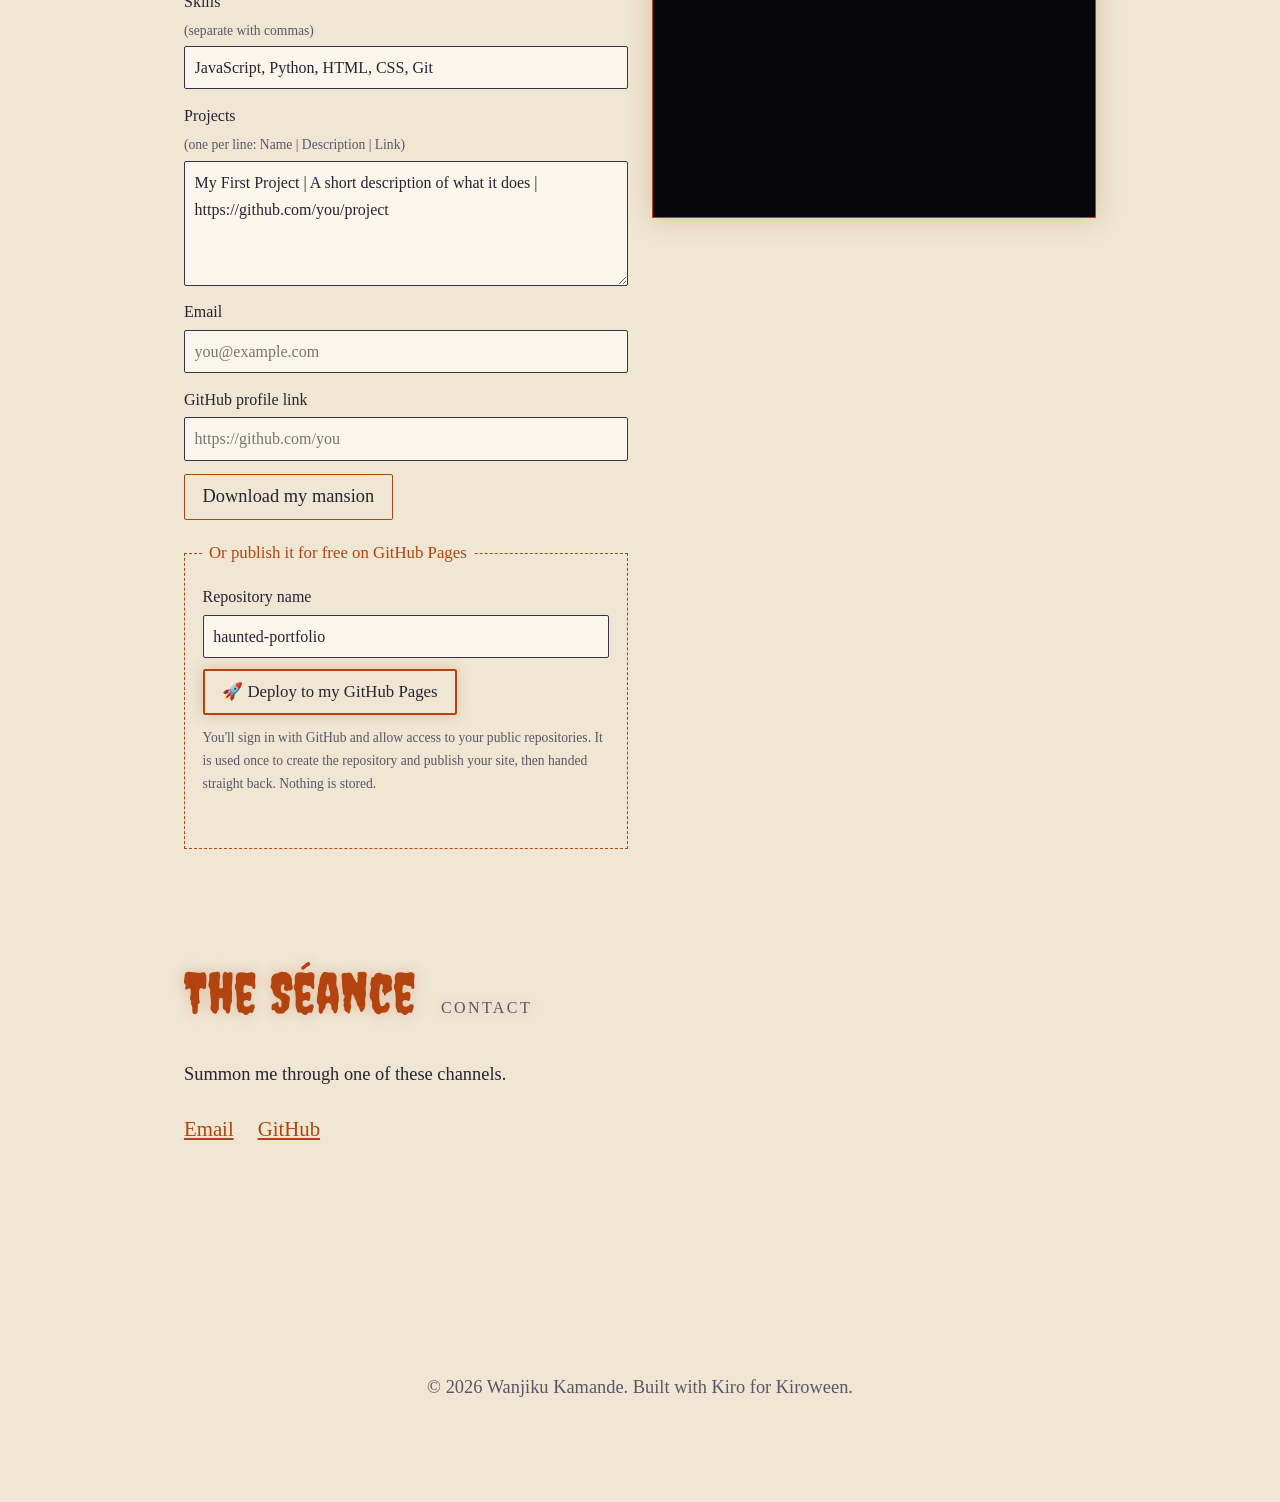
==== commit 4651cf53: "Turn the lights on by default Visitors now arrive in the readable parchment theme. Anyone who switch" ====
--- a/index.html
+++ b/index.html
@@ -10,7 +10,7 @@
   <link href="https://fonts.googleapis.com/css2?family=Creepster&family=IM+Fell+English:ital@0;1&display=swap" rel="stylesheet">
   <link rel="stylesheet" href="styles.css">
 </head>
-<body>
+<body class="lights-on">
   <a class="skip" href="#rooms">Skip to content</a>
   <canvas id="fog" aria-hidden="true"></canvas>
   <div id="darkness" aria-hidden="true"></div>
@@ -21,7 +21,7 @@
     <p class="tagline">Nairobi-based software engineer in the making. Builder of things that go bump in the night.</p>
     <div class="controls">
       <button id="lantern-toggle" type="button" aria-pressed="true">Lantern: on</button>
-      <button id="lights-toggle" type="button" aria-pressed="false">Lights: off</button>
+      <button id="lights-toggle" type="button" aria-pressed="true">Lights: on</button>
       <button id="sound-toggle" type="button" aria-pressed="false">Wind: off</button>
     </div>
     <p class="hint">Move your mouse (or drag a finger) to light the way. Three ghosts are hiding in this house. Can you find them?</p>
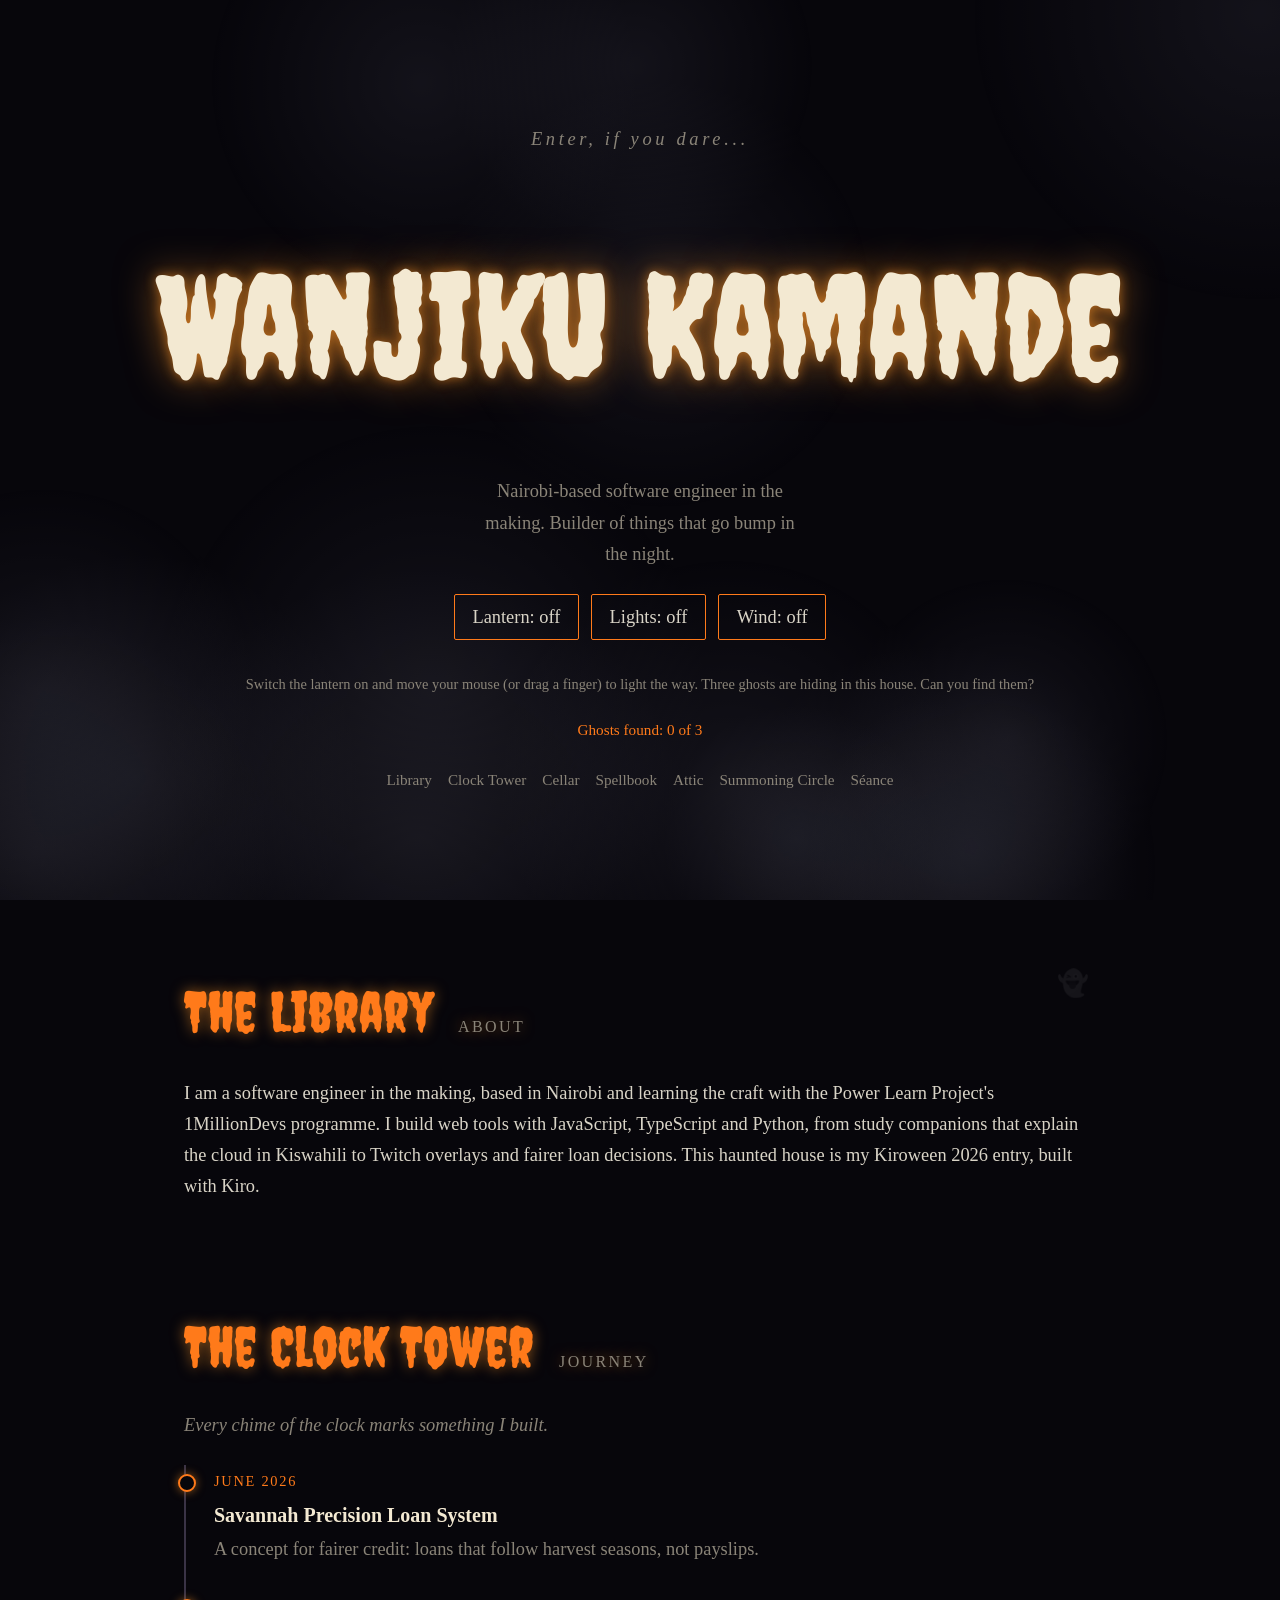
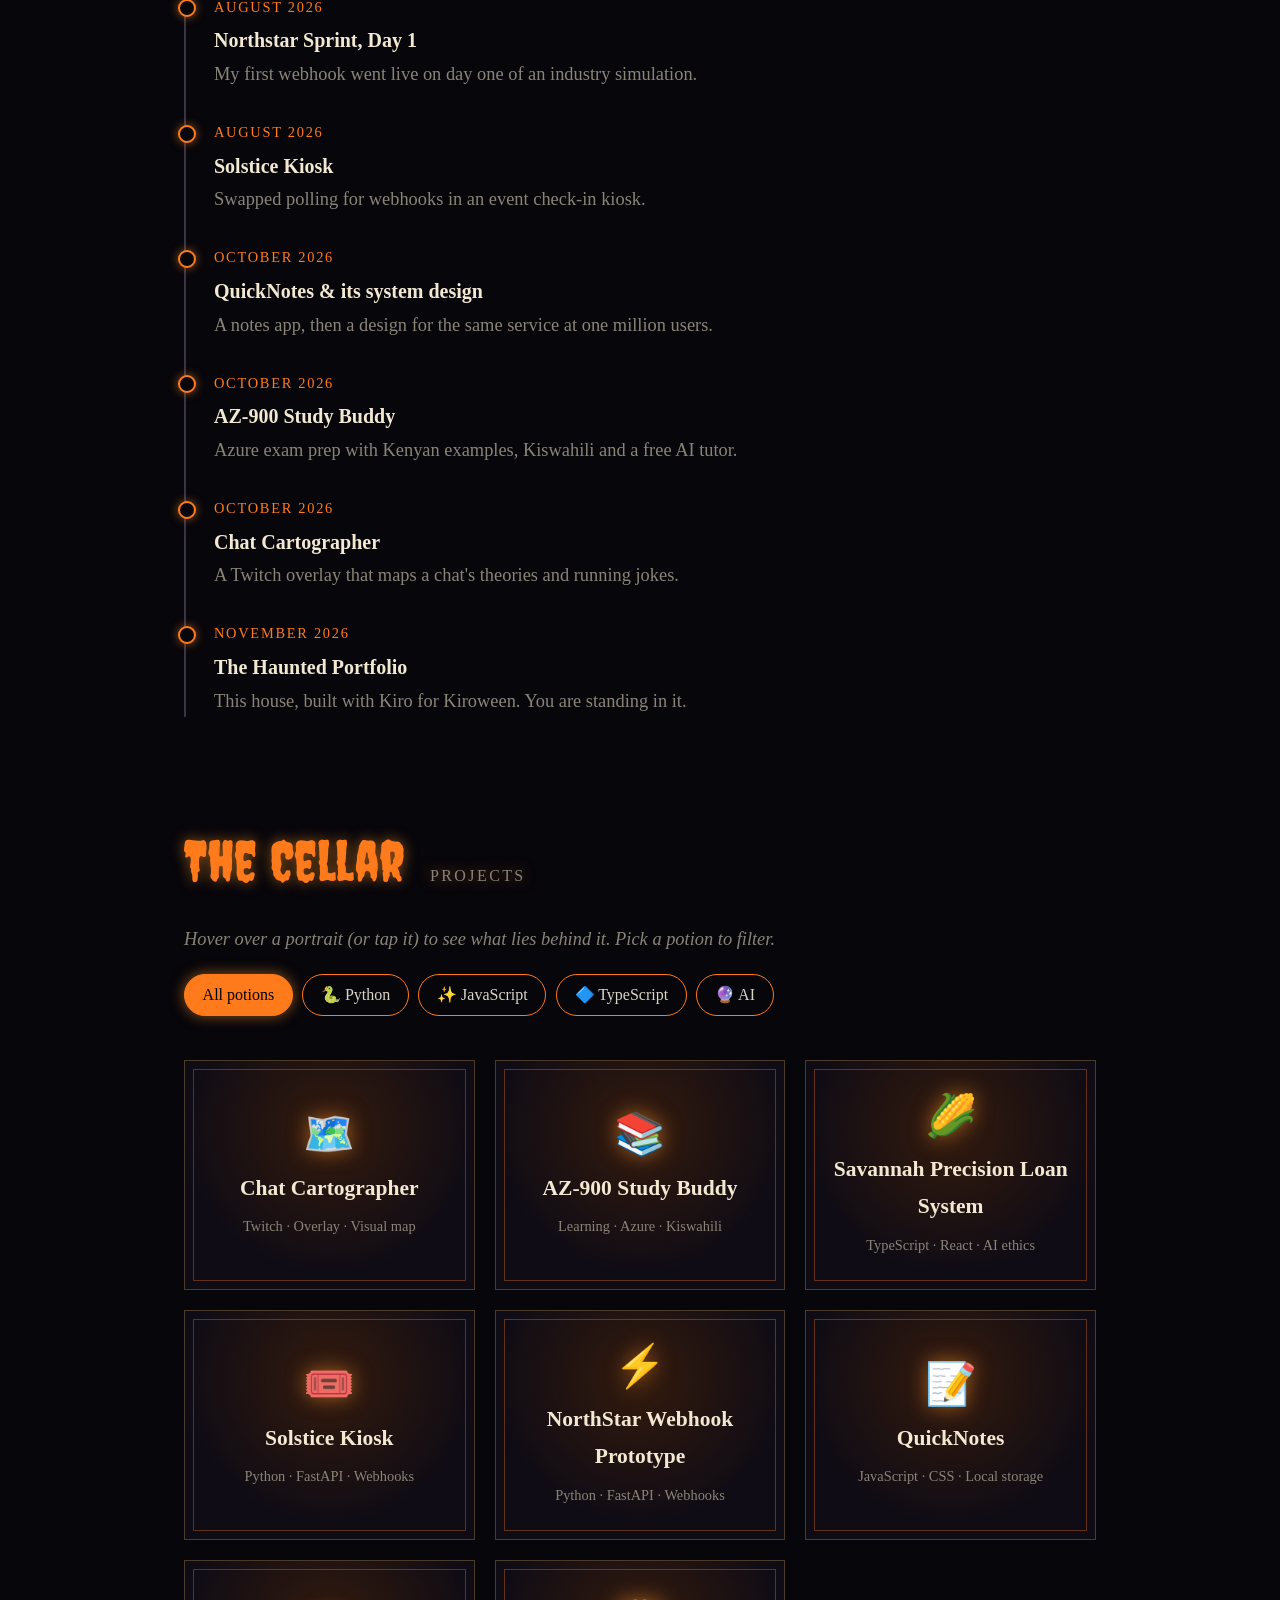
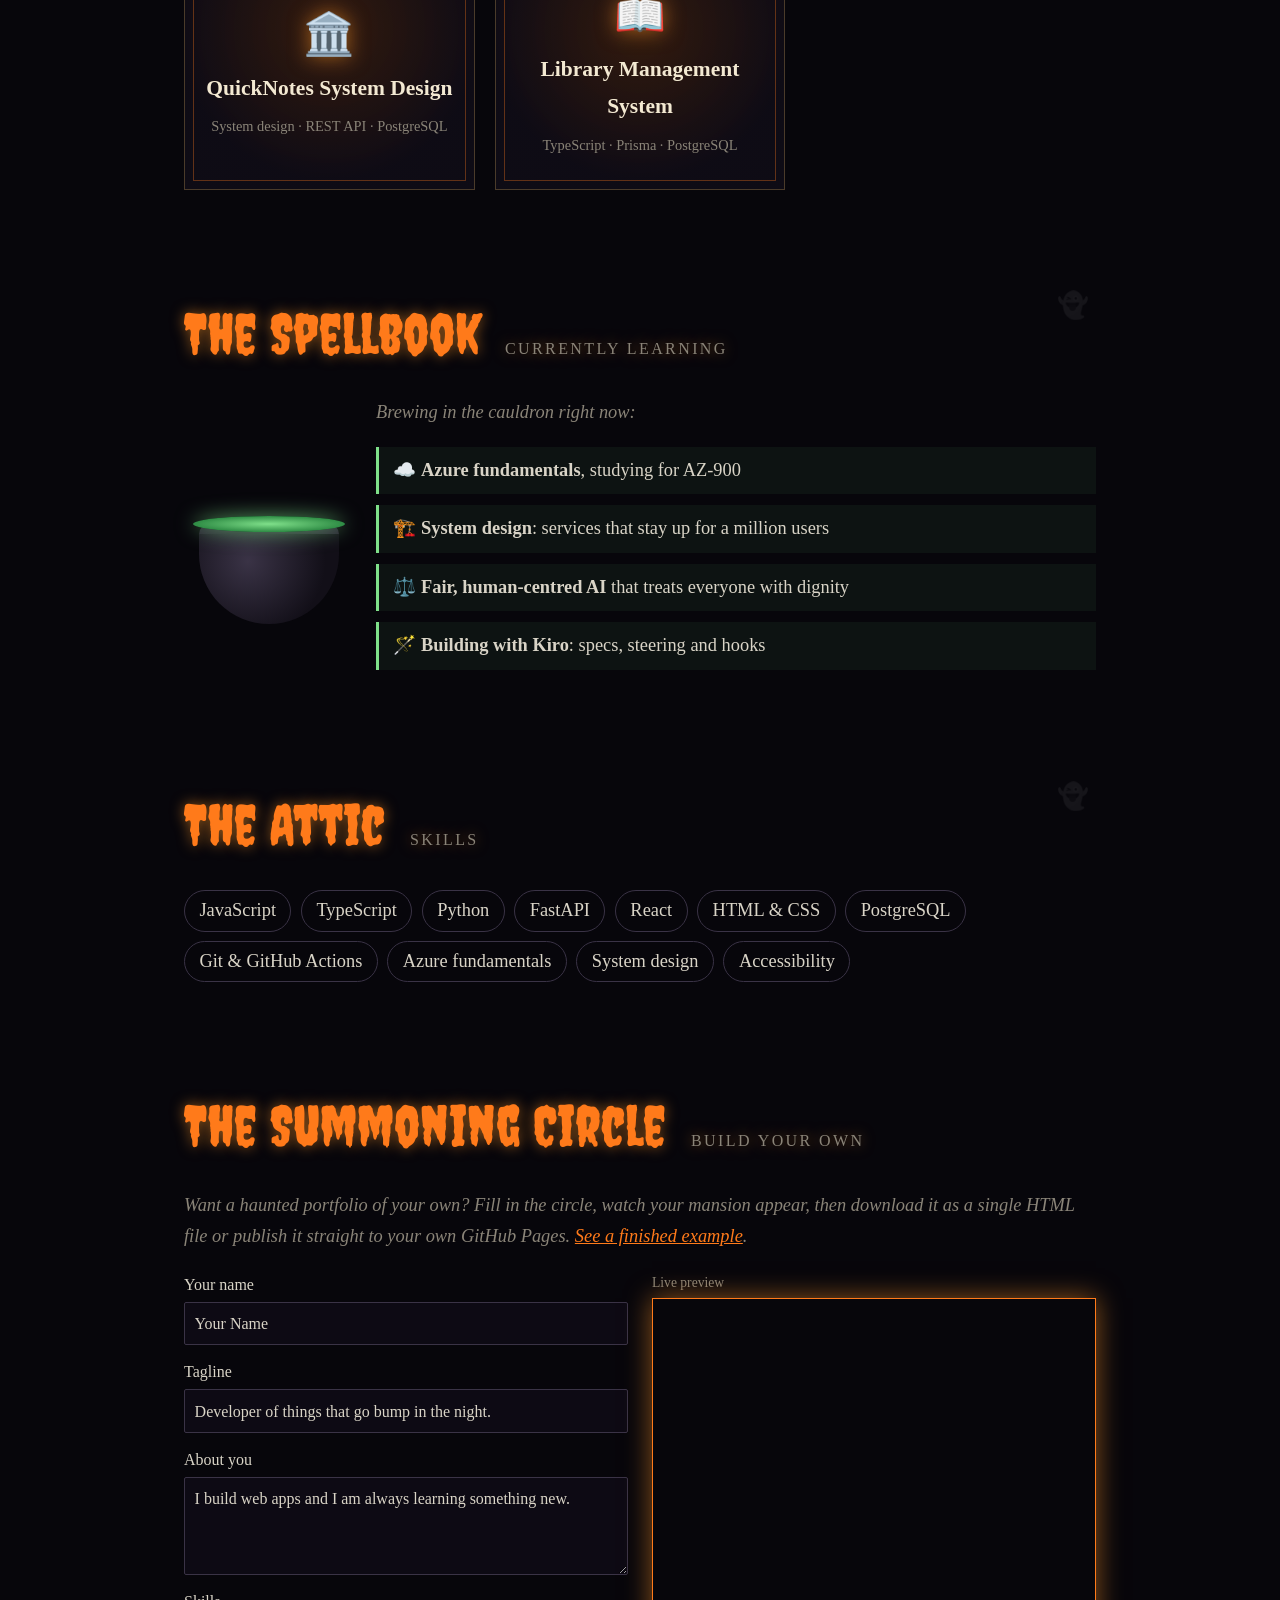
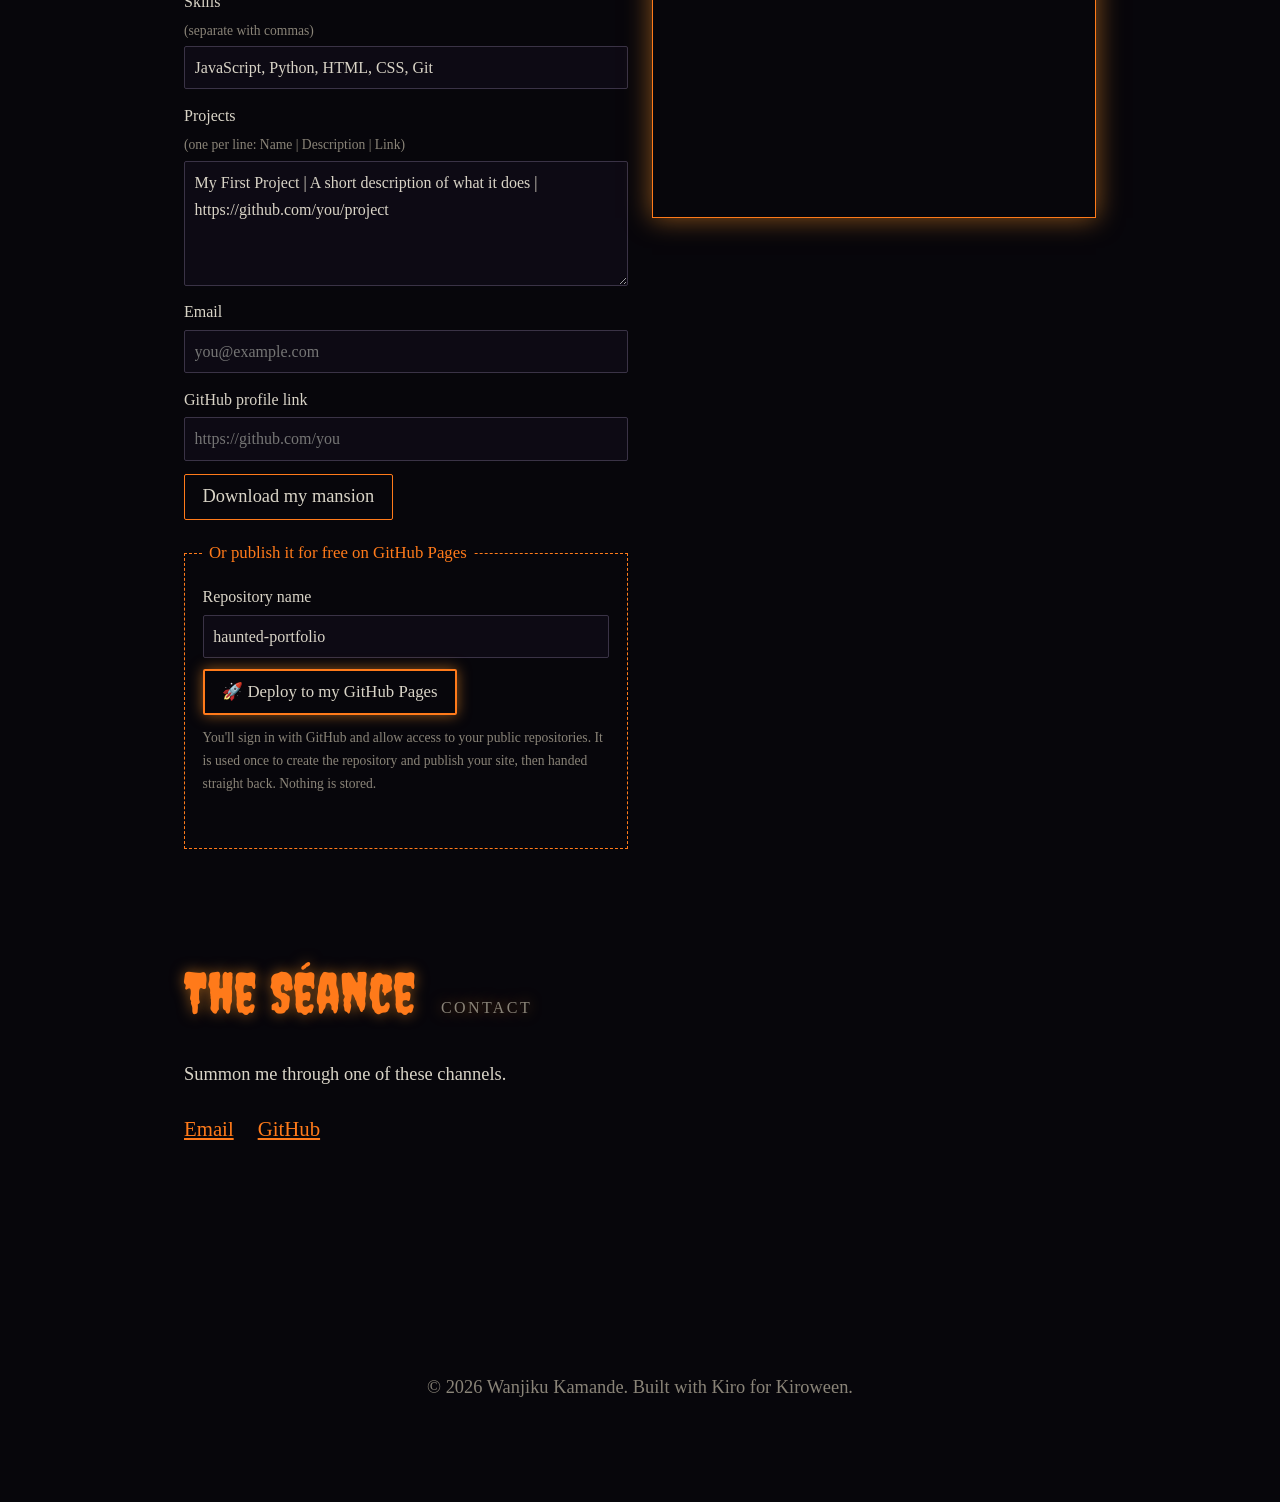
==== commit e841d473: "Start with the lantern and the lights off The page opens in the dark theme with every room fully vis" ====
--- a/index.html
+++ b/index.html
@@ -10,7 +10,7 @@
   <link href="https://fonts.googleapis.com/css2?family=Creepster&family=IM+Fell+English:ital@0;1&display=swap" rel="stylesheet">
   <link rel="stylesheet" href="styles.css">
 </head>
-<body class="lights-on">
+<body class="lantern-off">
   <a class="skip" href="#rooms">Skip to content</a>
   <canvas id="fog" aria-hidden="true"></canvas>
   <div id="darkness" aria-hidden="true"></div>
@@ -20,11 +20,11 @@
     <h1 class="flicker">Wanjiku Kamande</h1>
     <p class="tagline">Nairobi-based software engineer in the making. Builder of things that go bump in the night.</p>
     <div class="controls">
-      <button id="lantern-toggle" type="button" aria-pressed="true">Lantern: on</button>
-      <button id="lights-toggle" type="button" aria-pressed="true">Lights: on</button>
+      <button id="lantern-toggle" type="button" aria-pressed="false">Lantern: off</button>
+      <button id="lights-toggle" type="button" aria-pressed="false">Lights: off</button>
       <button id="sound-toggle" type="button" aria-pressed="false">Wind: off</button>
     </div>
-    <p class="hint">Move your mouse (or drag a finger) to light the way. Three ghosts are hiding in this house. Can you find them?</p>
+    <p class="hint">Switch the lantern on and move your mouse (or drag a finger) to light the way. Three ghosts are hiding in this house. Can you find them?</p>
     <p class="ghost-count" id="ghost-count" aria-live="polite">Ghosts found: 0 of 3</p>
     <nav class="map" aria-label="Rooms of the house">
       <a href="#r1">Library</a><a href="#r2">Clock Tower</a><a href="#r3">Cellar</a><a href="#r4">Spellbook</a>
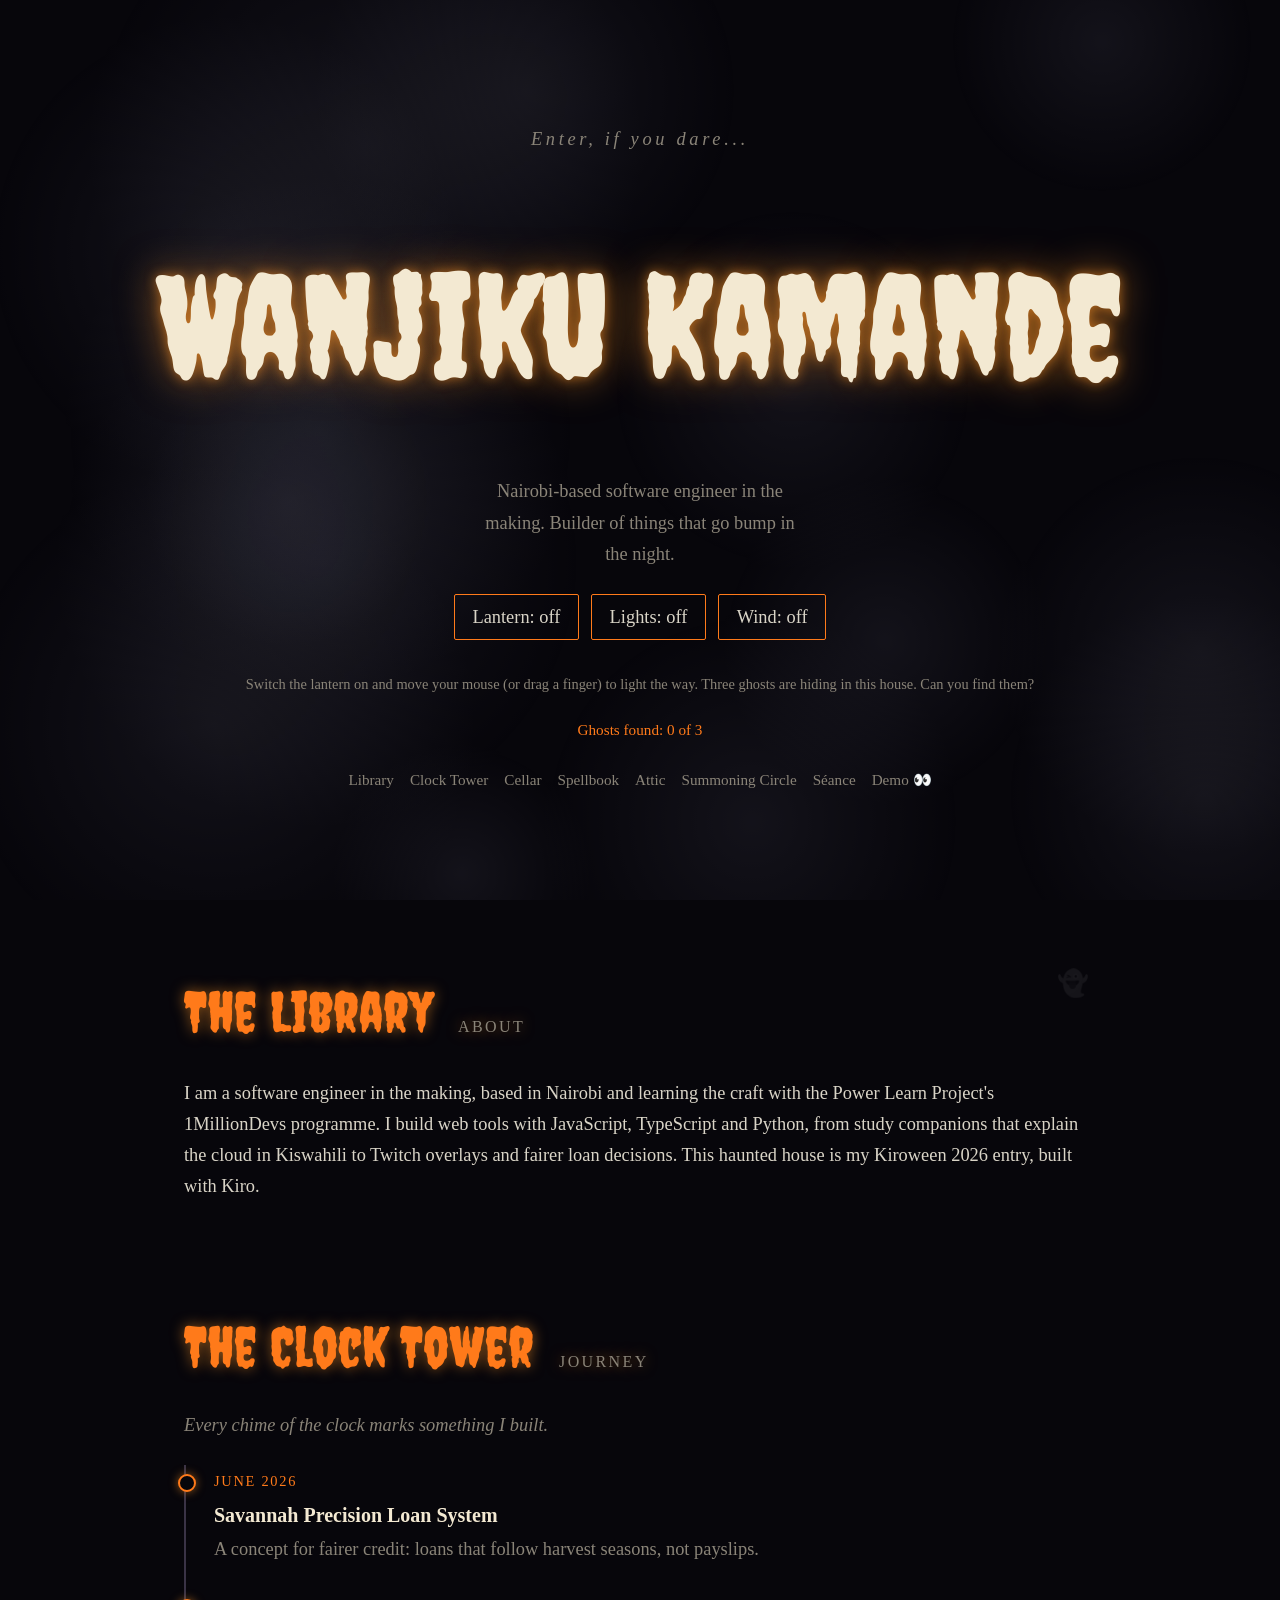
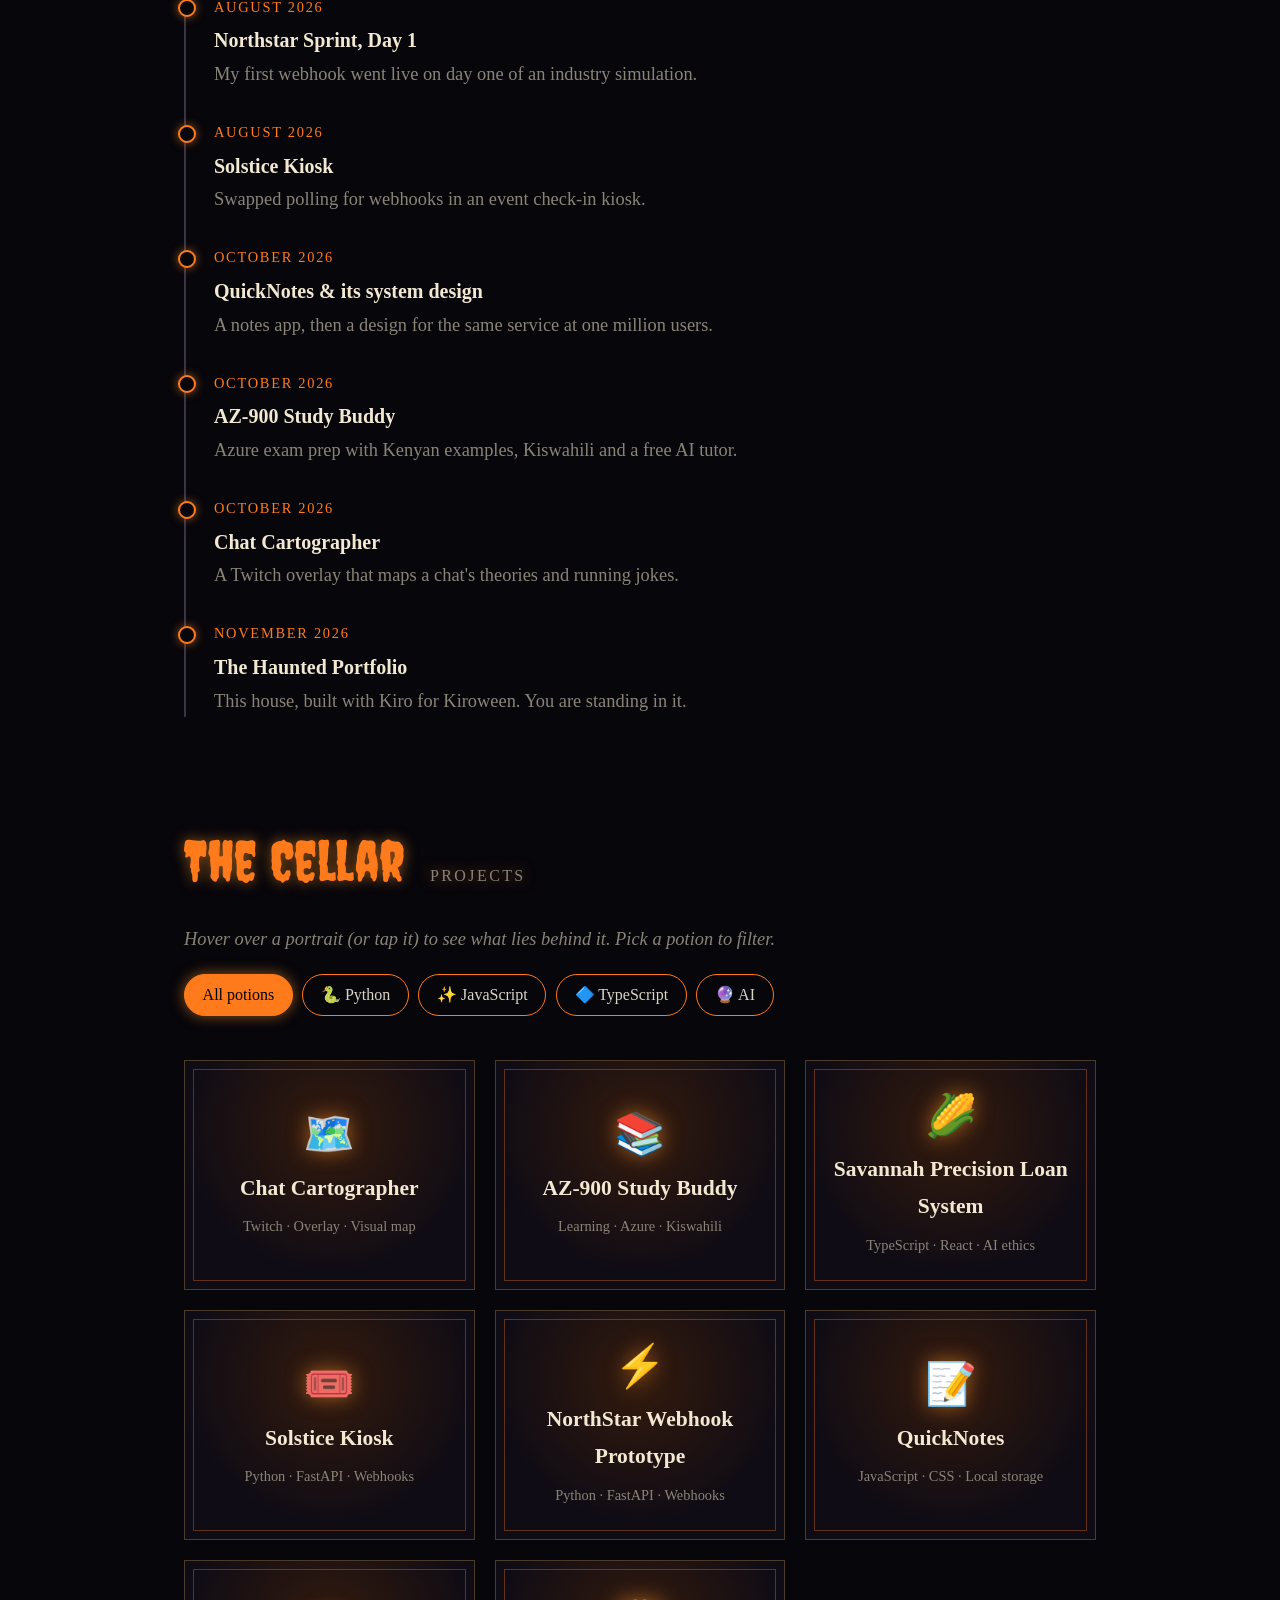
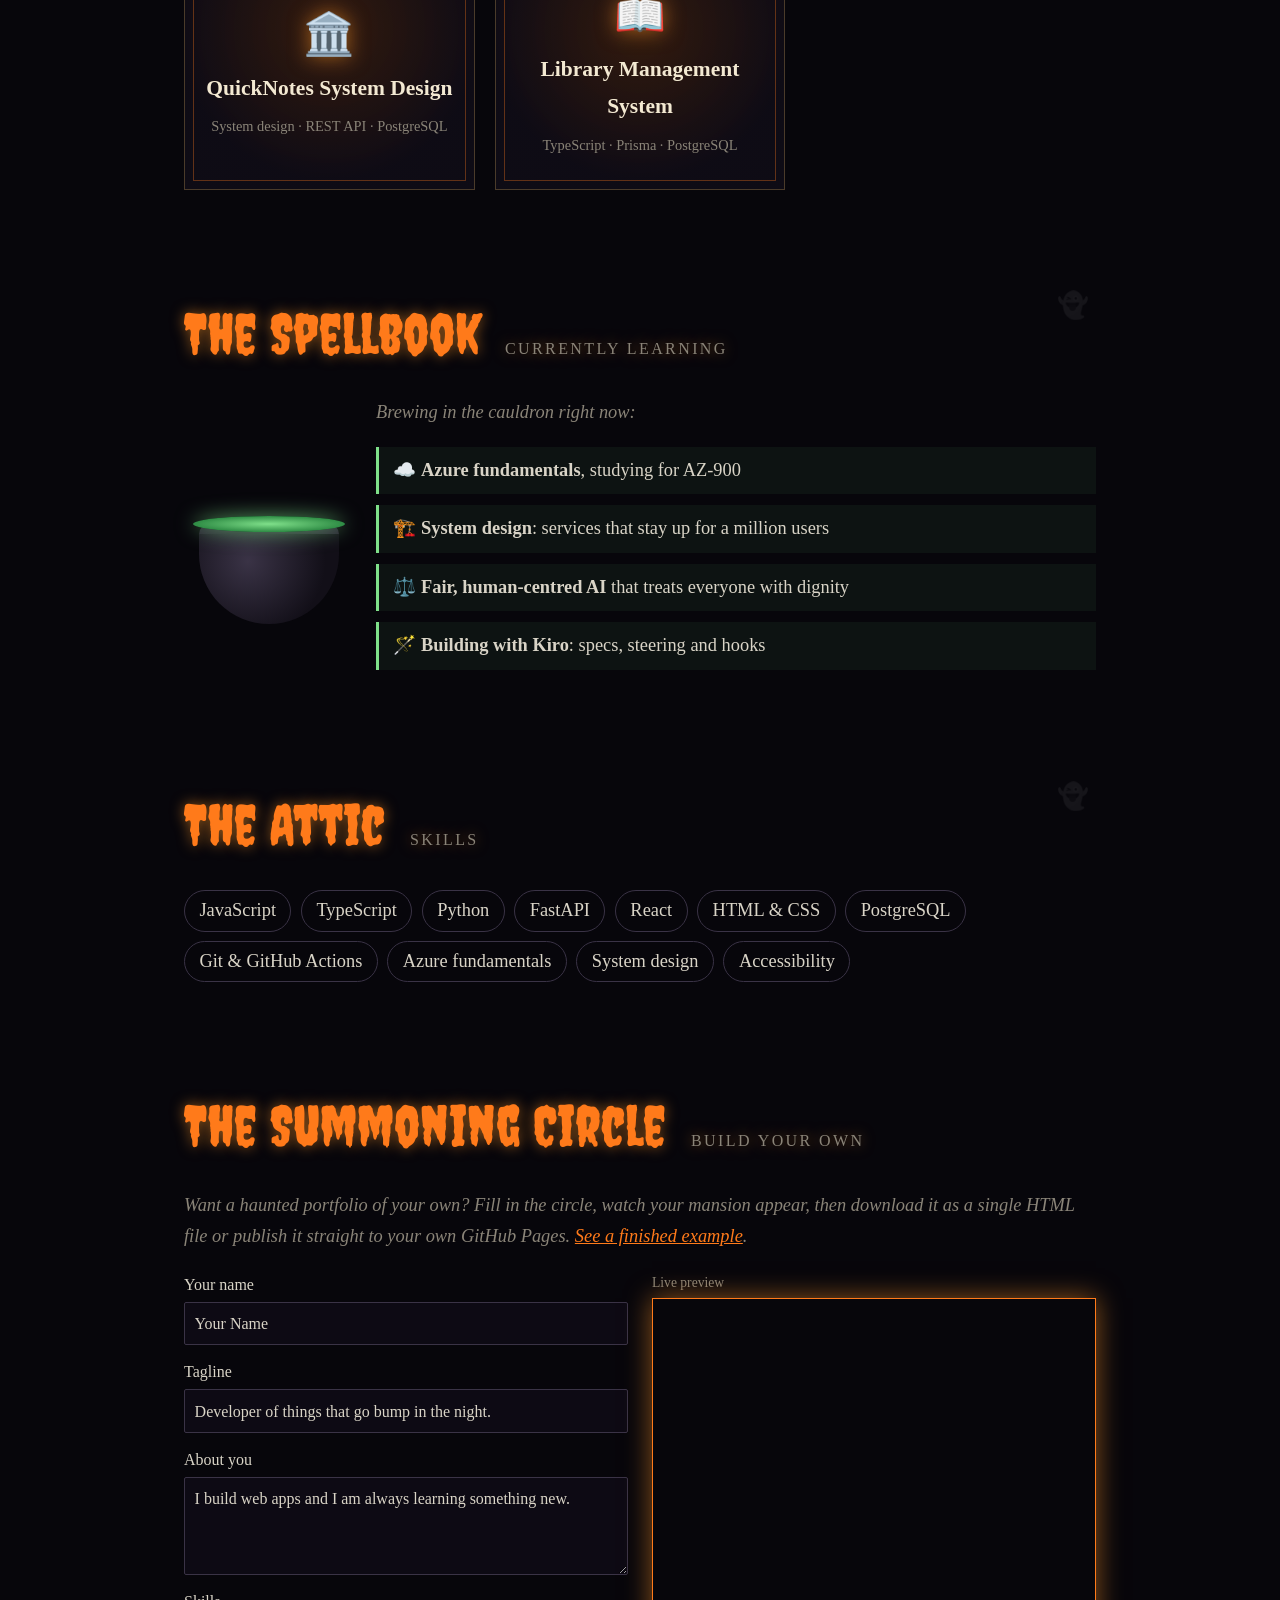
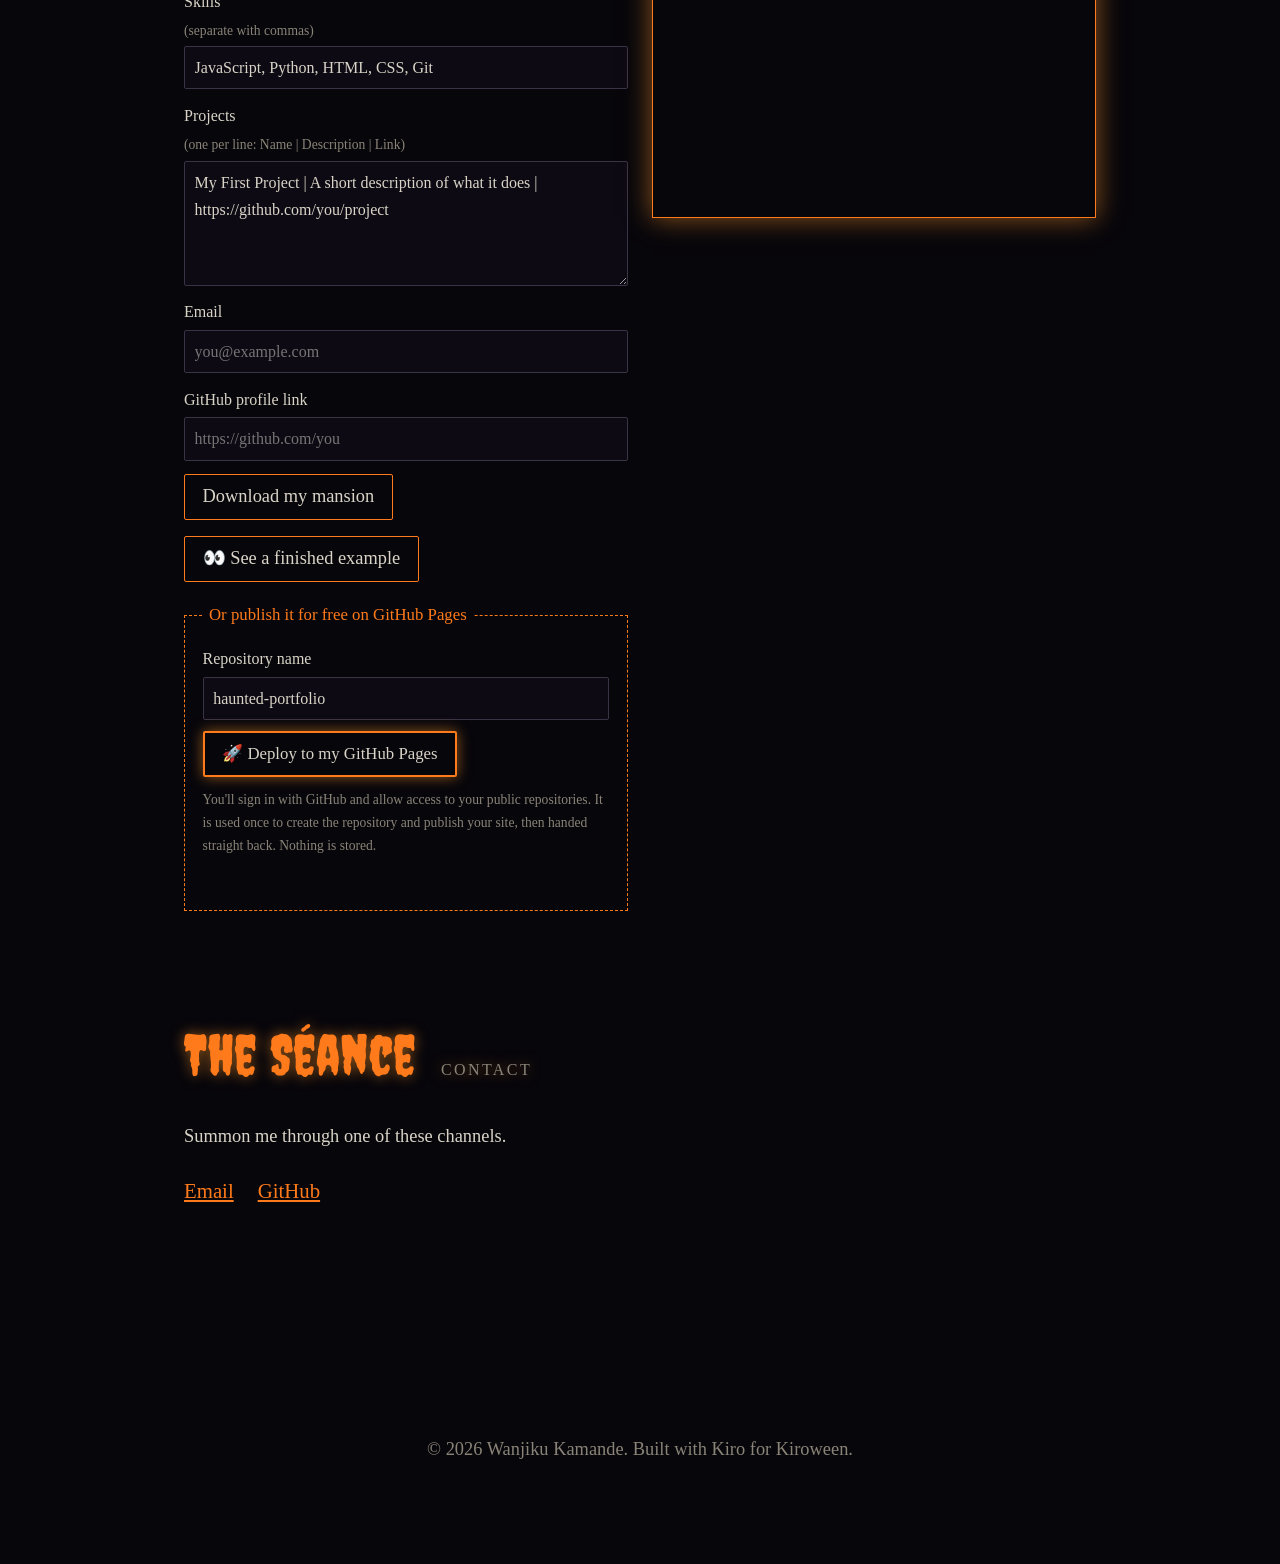
==== commit 0dacbf70: "Make the example portfolio easy to find Adds a "See a finished example" button next to "Download my " ====
--- a/index.html
+++ b/index.html
@@ -28,7 +28,7 @@
     <p class="ghost-count" id="ghost-count" aria-live="polite">Ghosts found: 0 of 3</p>
     <nav class="map" aria-label="Rooms of the house">
       <a href="#r1">Library</a><a href="#r2">Clock Tower</a><a href="#r3">Cellar</a><a href="#r4">Spellbook</a>
-      <a href="#r5">Attic</a><a href="#r6">Summoning Circle</a><a href="#r7">Séance</a>
+      <a href="#r5">Attic</a><a href="#r6">Summoning Circle</a><a href="#r7">Séance</a><a href="demo/">Demo 👀</a>
     </nav>
   </header>
 
@@ -168,6 +168,7 @@
           <label>GitHub profile link <input name="github" type="url" maxlength="200" placeholder="https://github.com/you"></label>
           <div class="builder-actions">
             <button type="submit">Download my mansion</button>
+            <a class="button-link" href="demo/">👀 See a finished example</a>
             <span class="builder-status" id="builder-status" aria-live="polite"></span>
           </div>
           <fieldset class="deploy">
--- a/styles.css
+++ b/styles.css
@@ -162,6 +162,8 @@
 .field-hint { color: var(--dim); font-size: .85rem; }
 .builder-actions { display: flex; align-items: center; gap: 1rem; flex-wrap: wrap; }
 .builder-status { color: var(--dim); font-size: .9rem; }
+.button-link { display: inline-block; font: inherit; color: var(--ink); border: 1px solid var(--accent); padding: .4rem 1.1rem; border-radius: 2px; text-decoration: none; }
+.button-link:hover, .button-link:focus-visible { background: var(--accent); color: #000; }
 .preview-frame { position: sticky; top: 1rem; }
 .preview-frame .field-hint { margin: 0 0 .3rem; }
 #builder-preview { width: 100%; height: 520px; border: 1px solid var(--accent); background: #07060b; box-shadow: 0 0 25px var(--glow); }
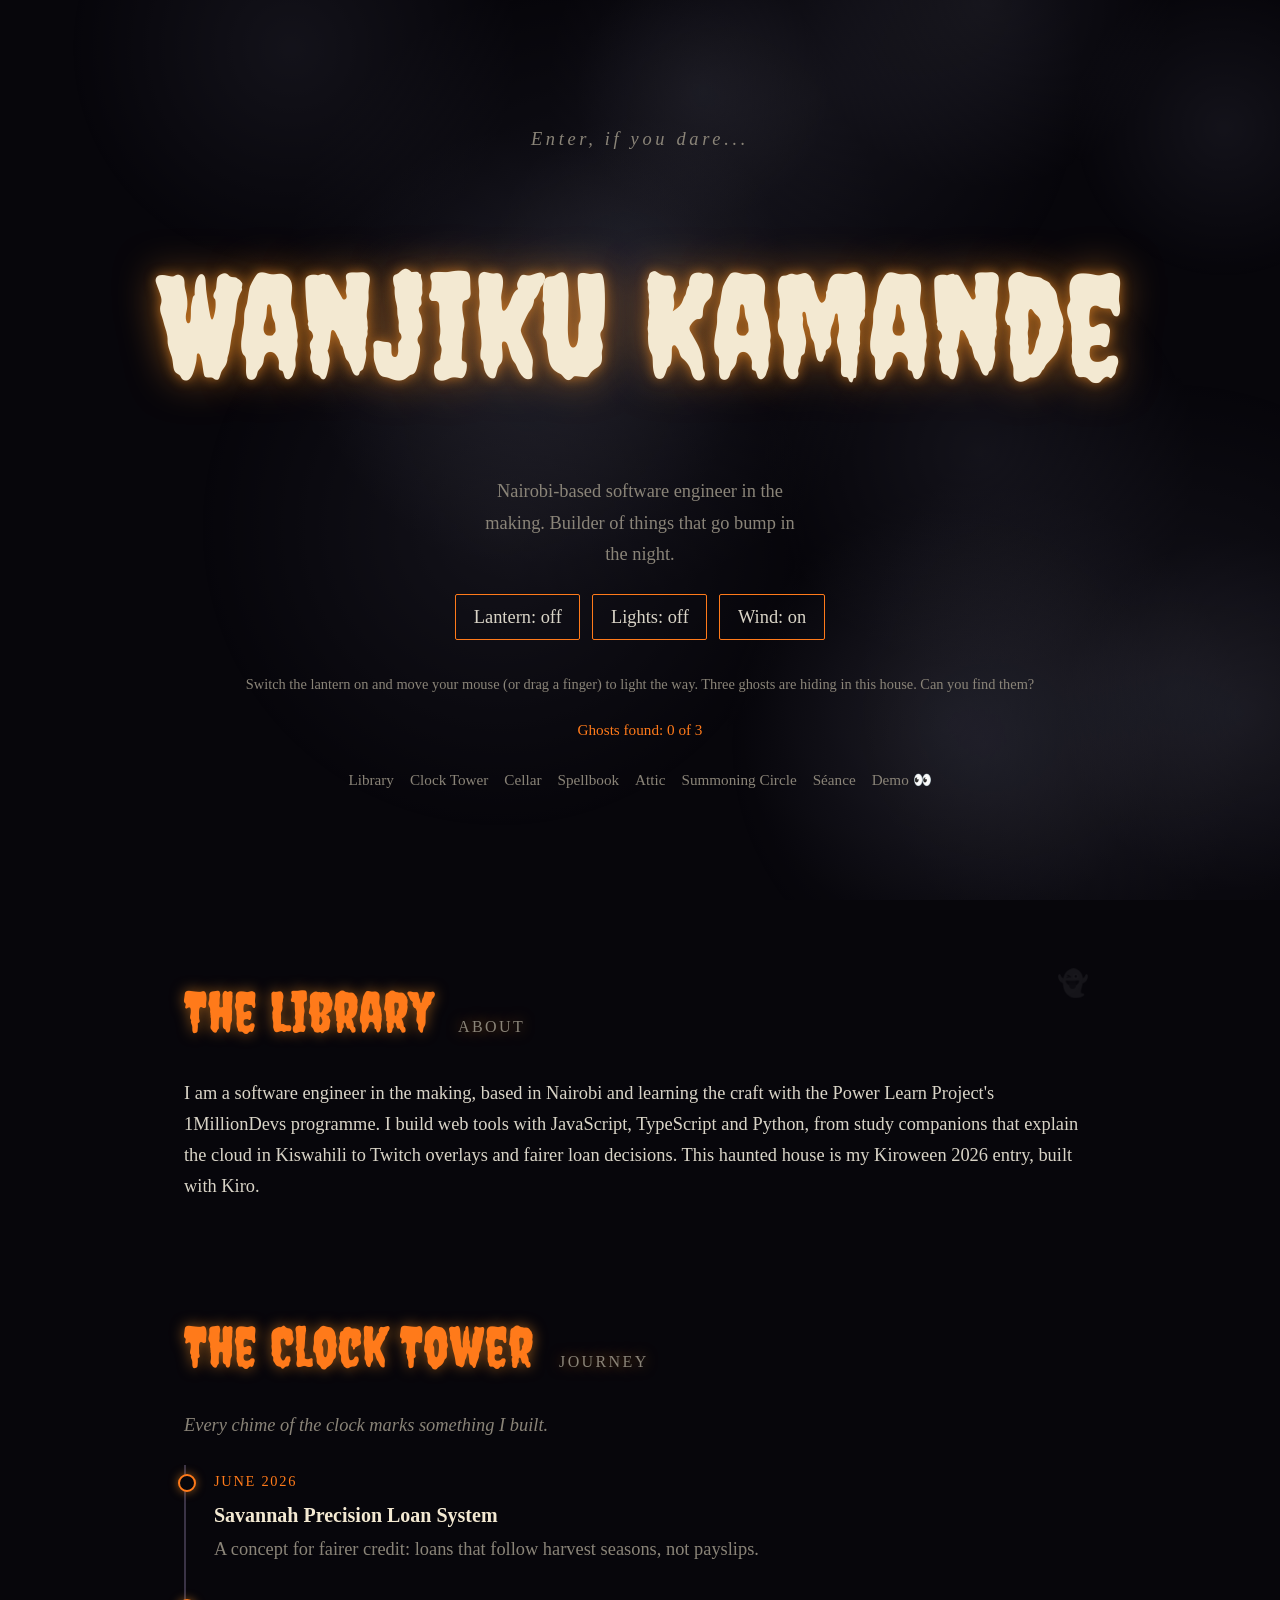
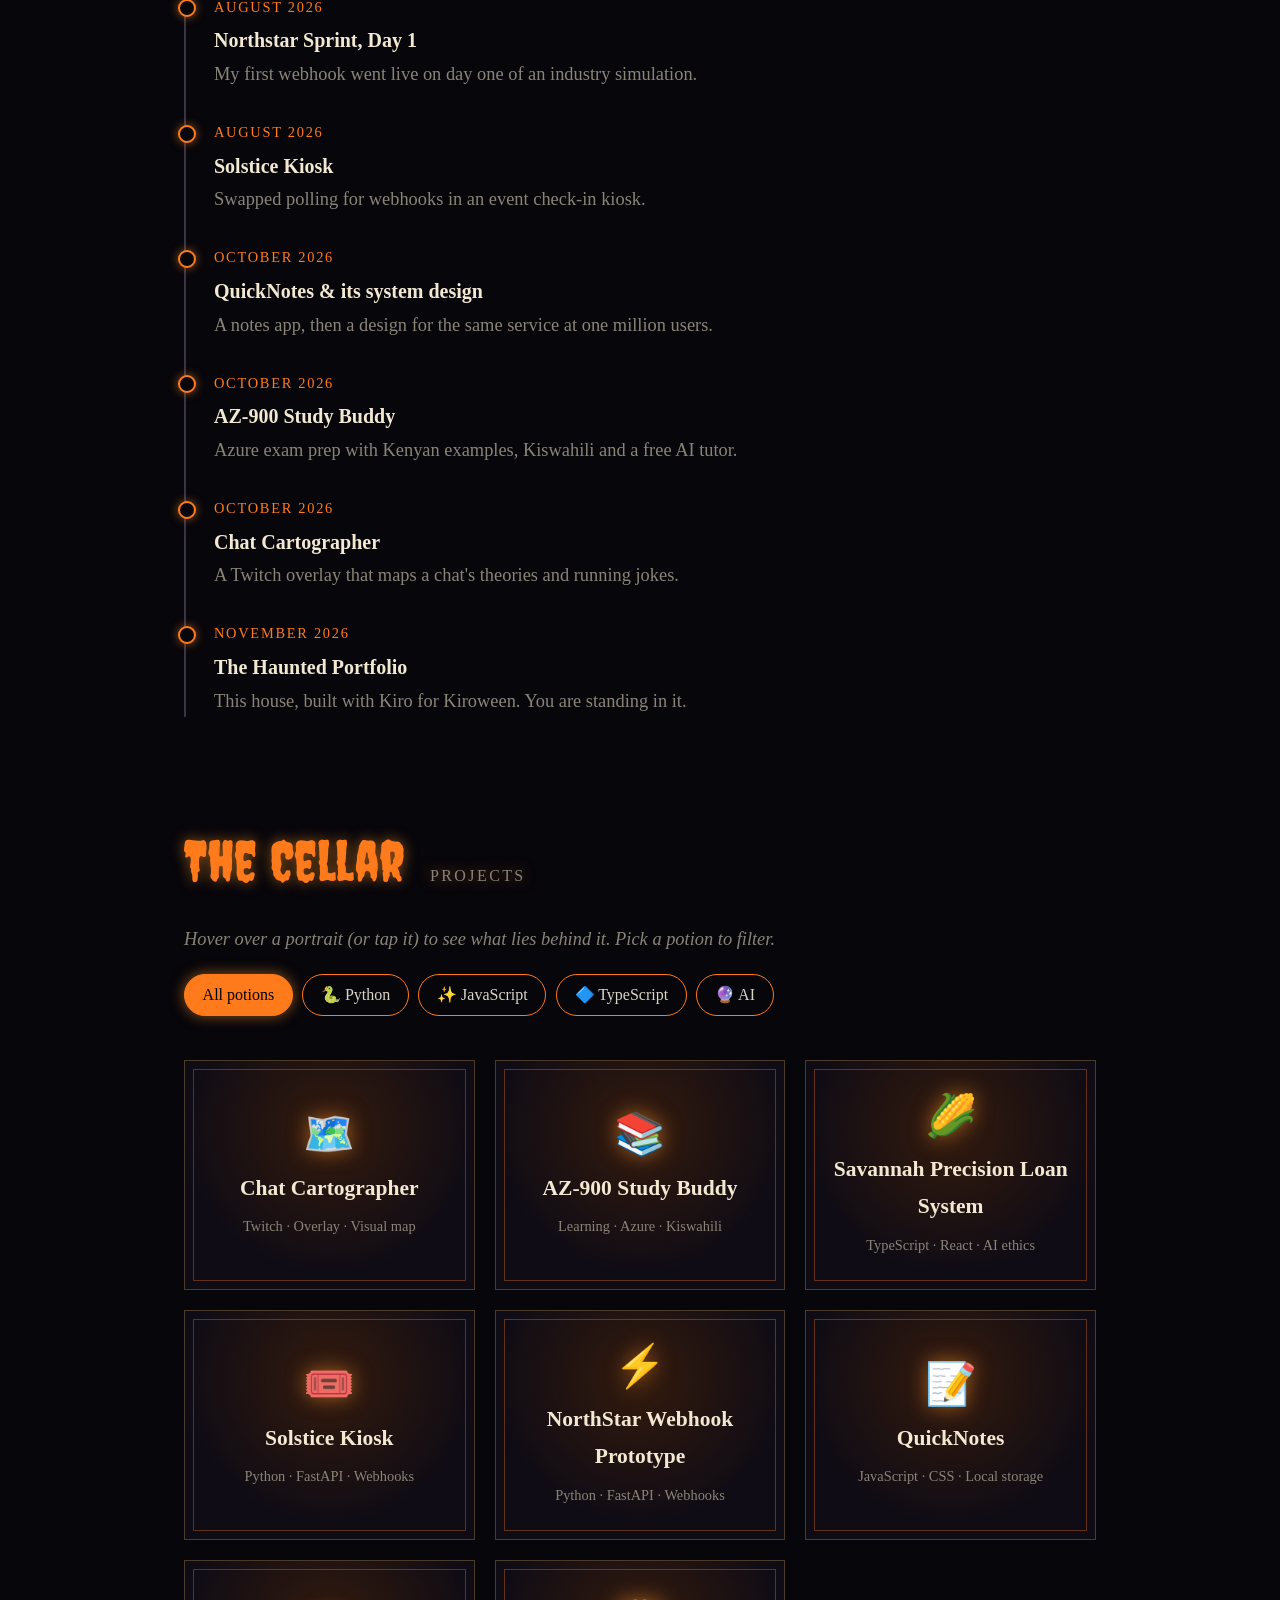
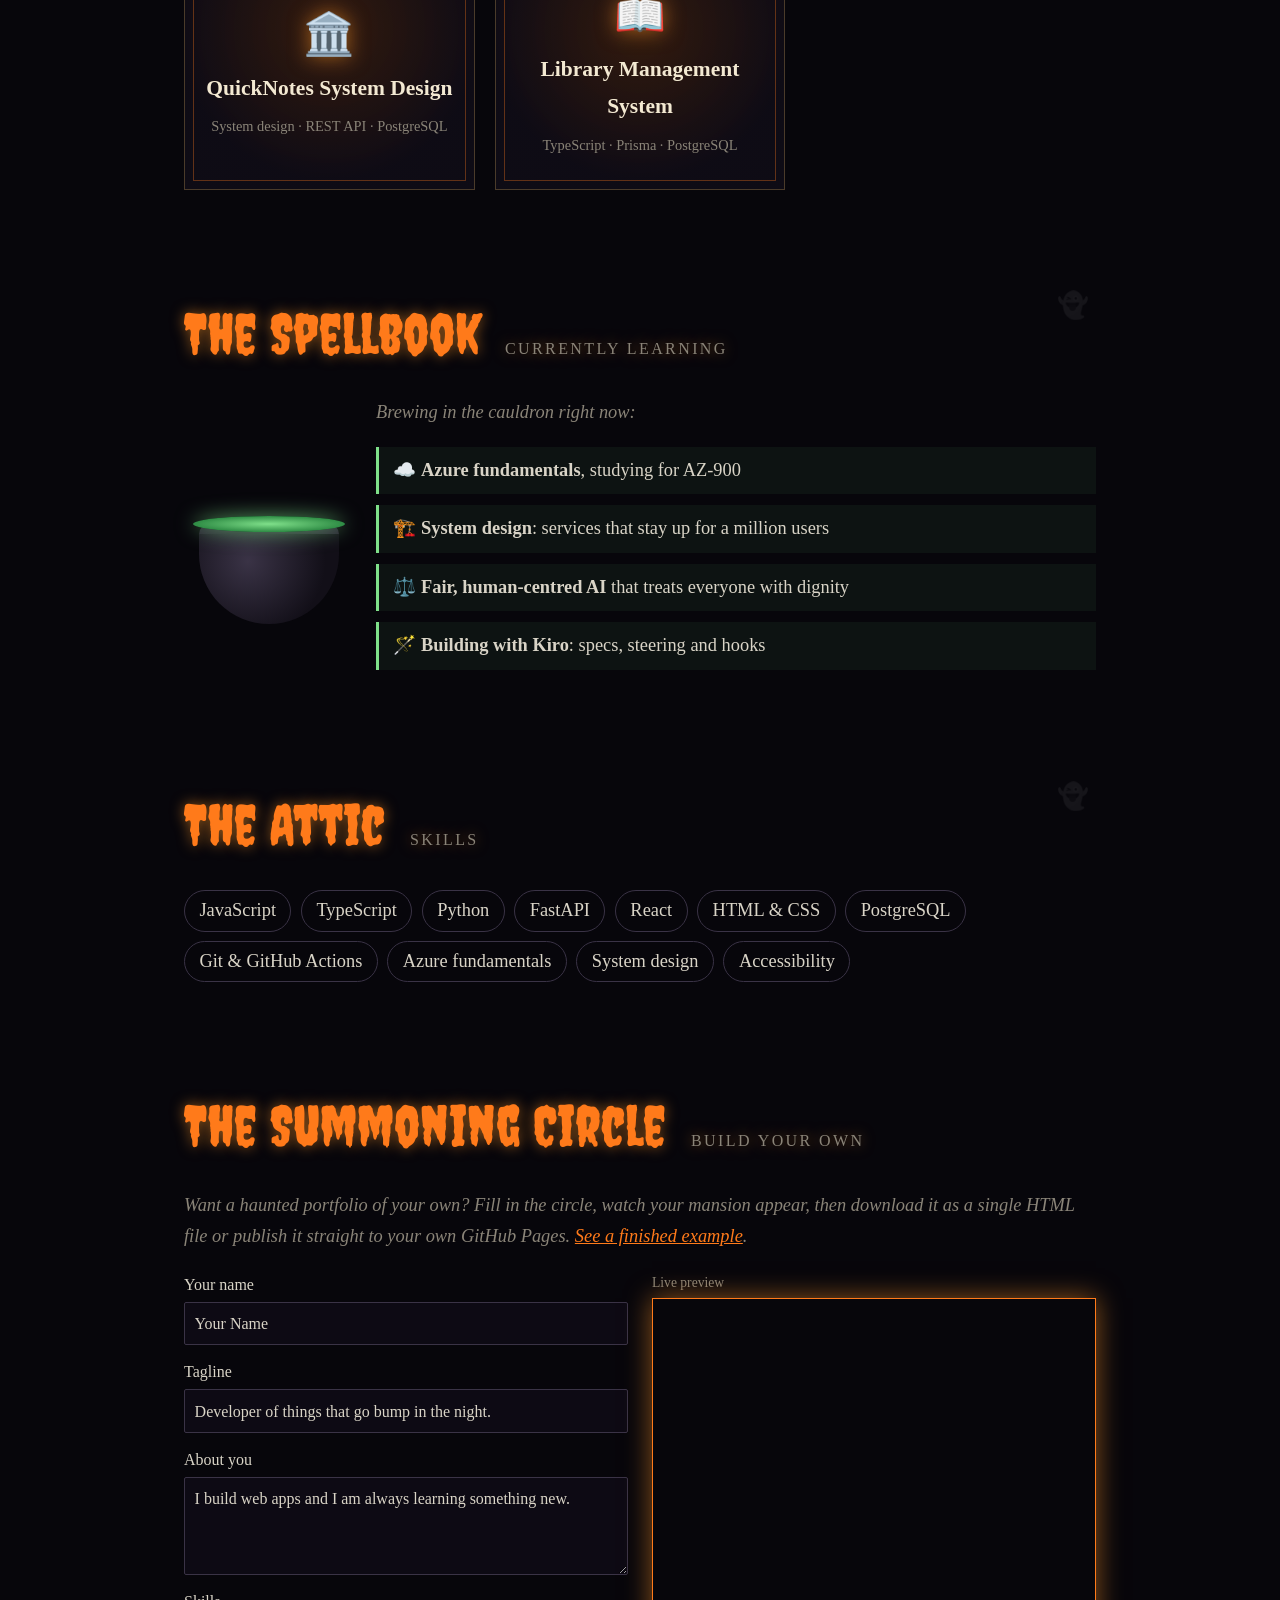
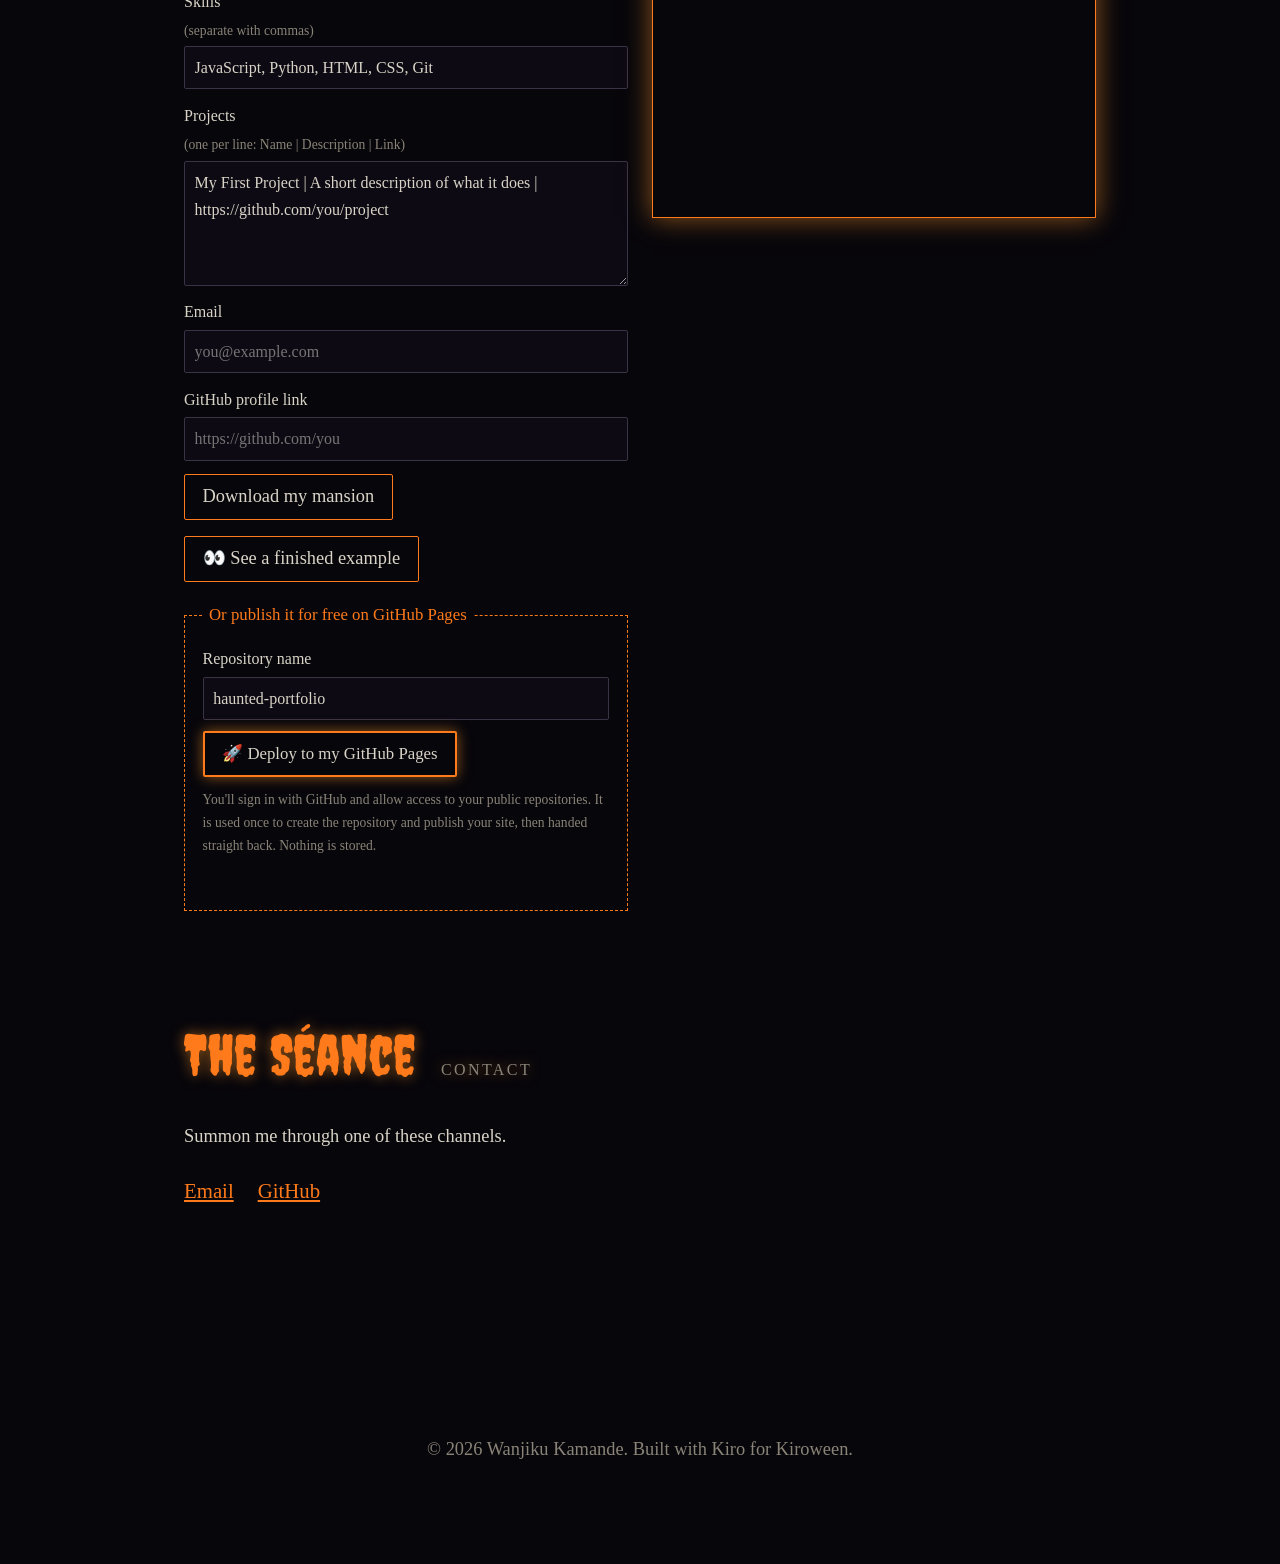
==== commit e5a8b19a: "Let the wind blow by default The wind starts at the visitor's first click, tap or key press, since b" ====
--- a/index.html
+++ b/index.html
@@ -22,7 +22,7 @@
     <div class="controls">
       <button id="lantern-toggle" type="button" aria-pressed="false">Lantern: off</button>
       <button id="lights-toggle" type="button" aria-pressed="false">Lights: off</button>
-      <button id="sound-toggle" type="button" aria-pressed="false">Wind: off</button>
+      <button id="sound-toggle" type="button" aria-pressed="true">Wind: on</button>
     </div>
     <p class="hint">Switch the lantern on and move your mouse (or drag a finger) to light the way. Three ghosts are hiding in this house. Can you find them?</p>
     <p class="ghost-count" id="ghost-count" aria-live="polite">Ghosts found: 0 of 3</p>
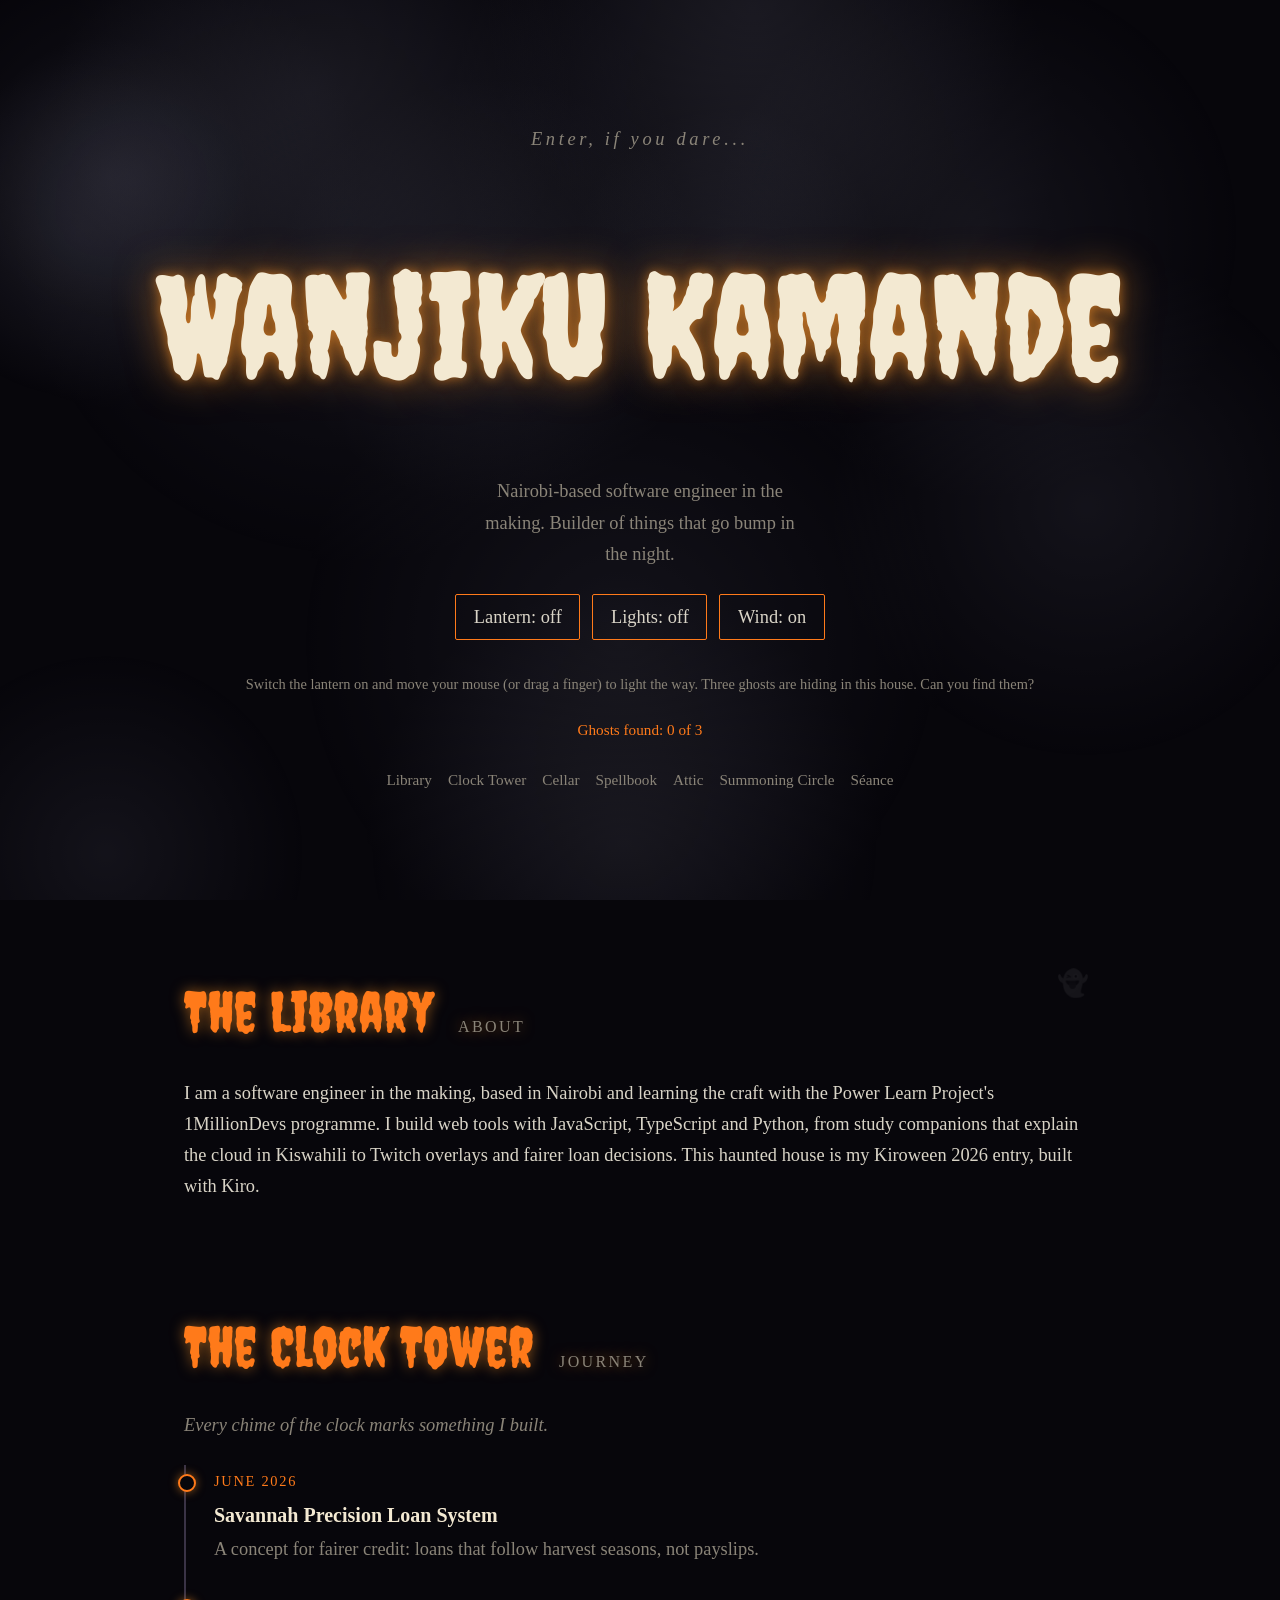
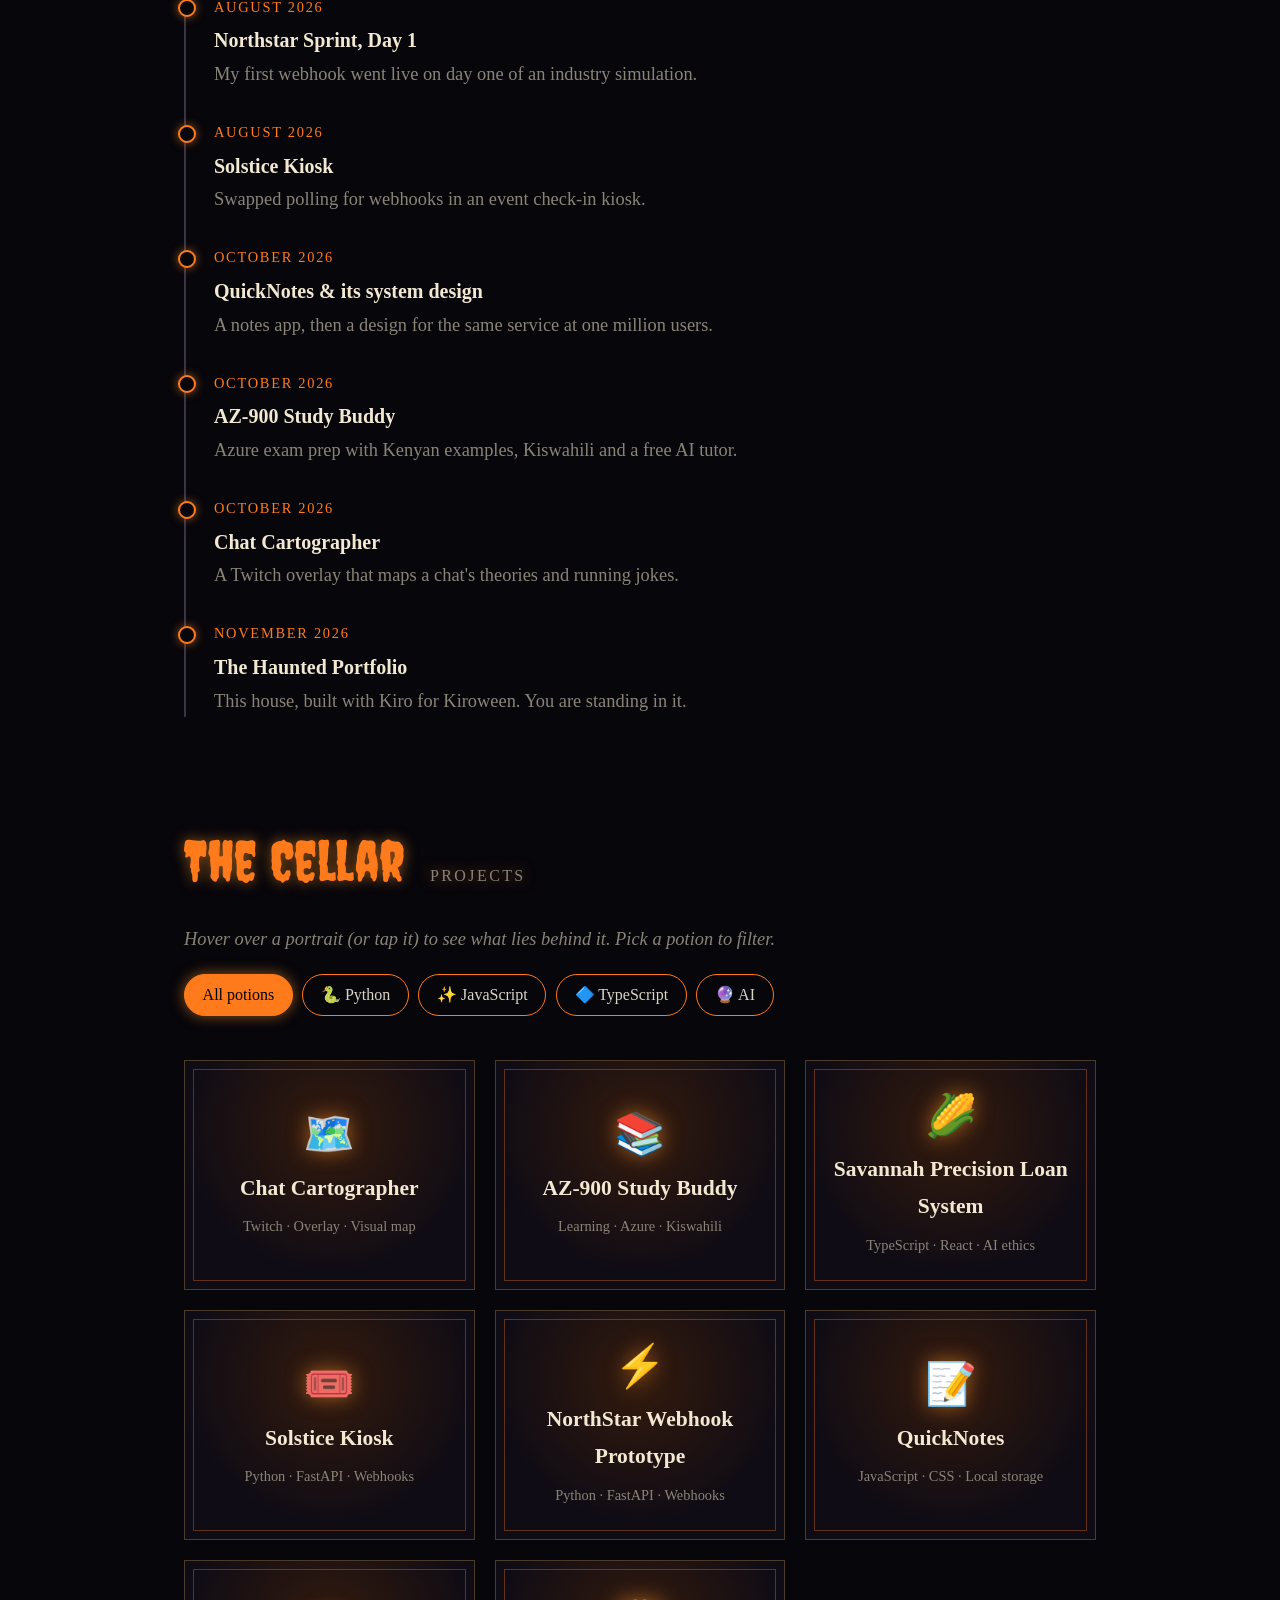
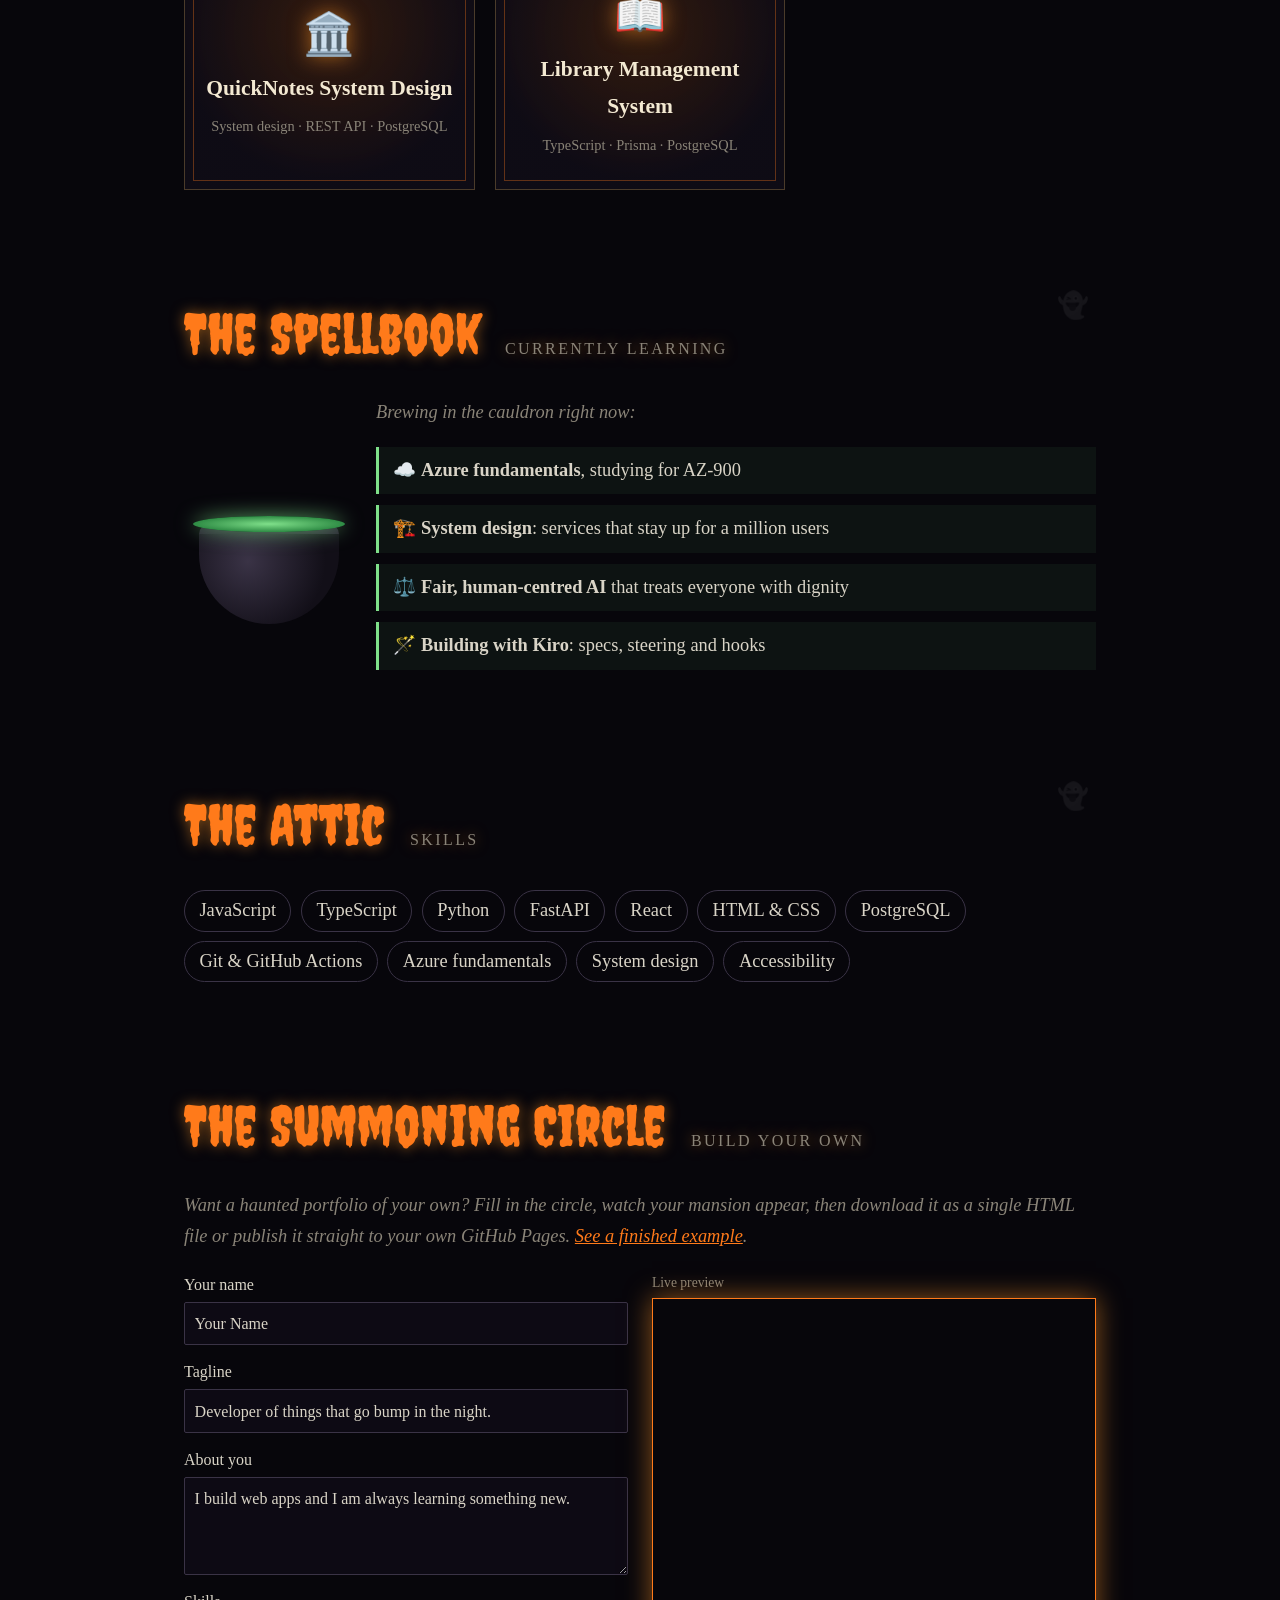
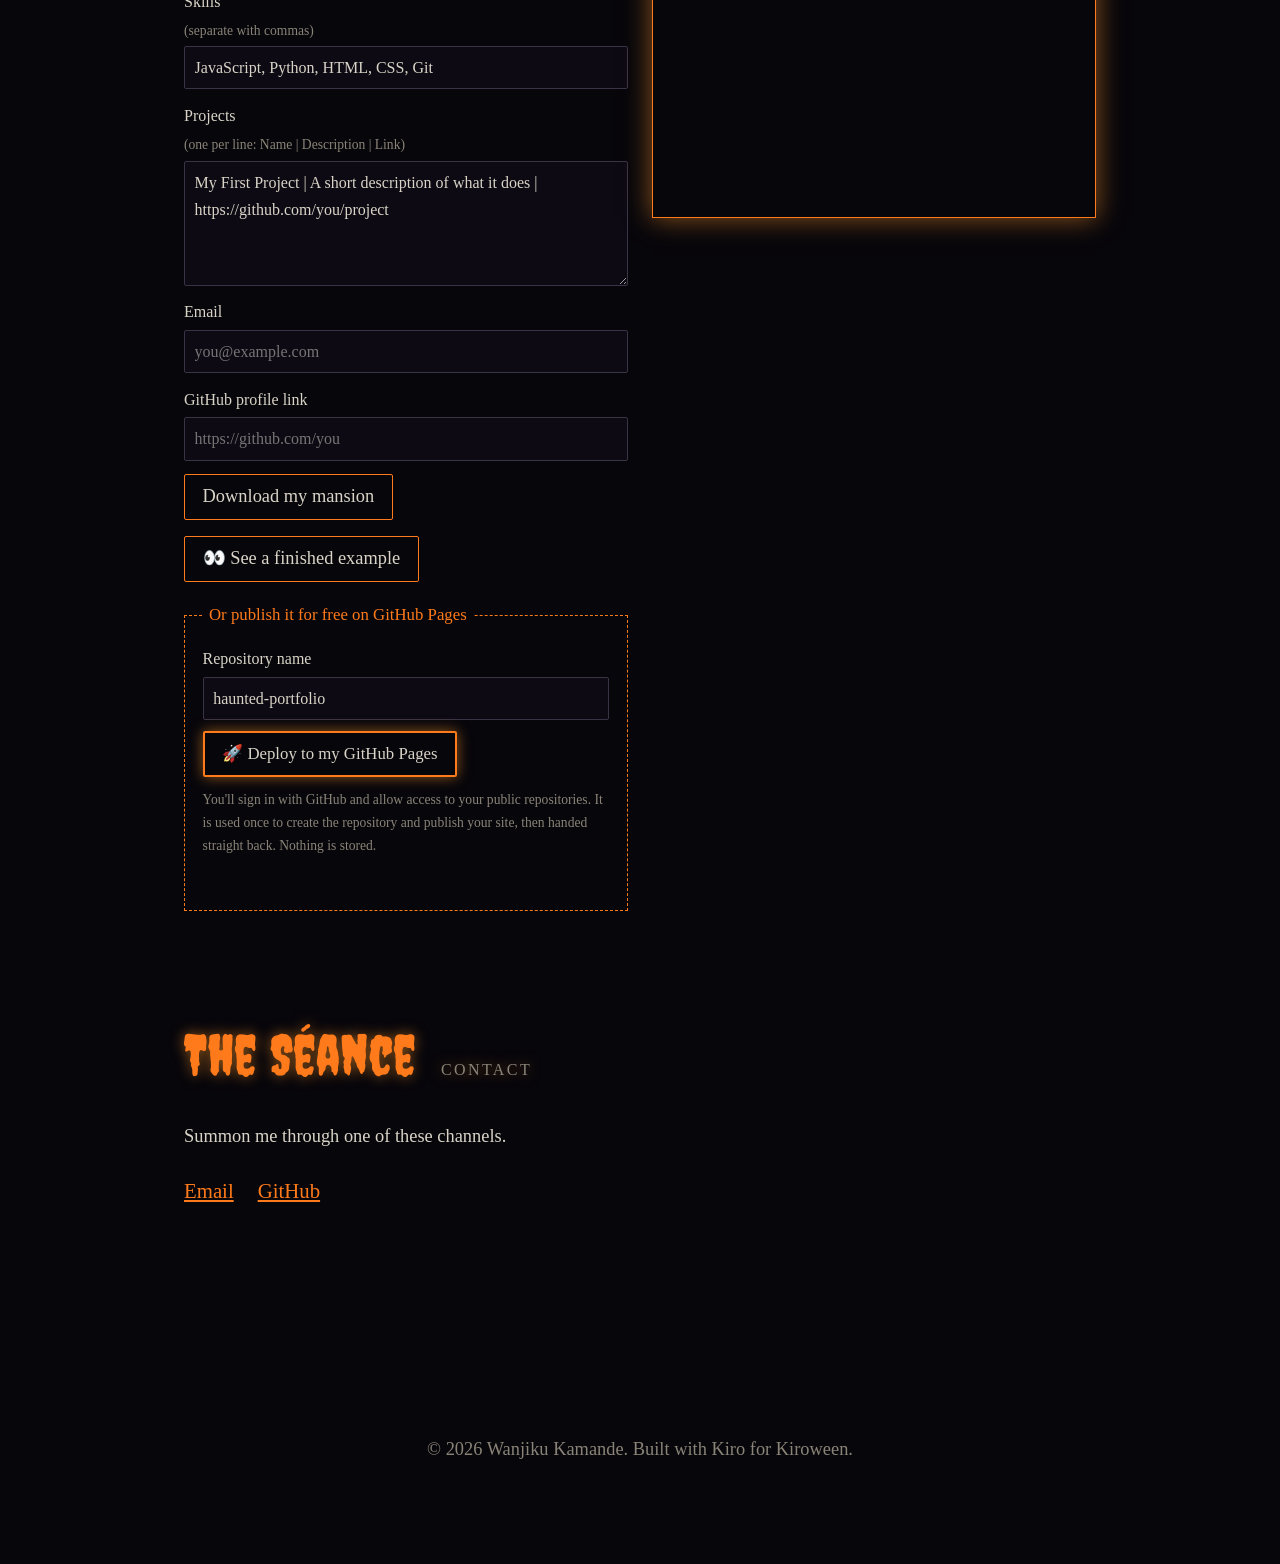
==== commit 49b2b64f: "Copy the email address when an Email link is clicked mailto links do nothing on computers without an" ====
--- a/index.html
+++ b/index.html
@@ -28,7 +28,7 @@
     <p class="ghost-count" id="ghost-count" aria-live="polite">Ghosts found: 0 of 3</p>
     <nav class="map" aria-label="Rooms of the house">
       <a href="#r1">Library</a><a href="#r2">Clock Tower</a><a href="#r3">Cellar</a><a href="#r4">Spellbook</a>
-      <a href="#r5">Attic</a><a href="#r6">Summoning Circle</a><a href="#r7">Séance</a><a href="demo/">Demo 👀</a>
+      <a href="#r5">Attic</a><a href="#r6">Summoning Circle</a><a href="#r7">Séance</a>
     </nav>
   </header>
 
--- a/styles.css
+++ b/styles.css
@@ -208,3 +208,9 @@
 }
 /* On touch devices without a pointer, keep the darkness lighter so content is readable */
 @media (hover: none) { #darkness { background: radial-gradient(circle var(--r) at var(--x, 50%) var(--y, 40%), transparent 0%, rgba(0,0,0,.25) 60%, rgba(0,0,0,.7) 100%); } }
+
+.toast { position: fixed; left: 50%; bottom: 1.5rem; z-index: 100; transform: translate(-50%, 1rem); max-width: calc(100% - 2rem);
+  background: #120f19; color: #f3e9d2; border: 1px solid var(--accent); box-shadow: 0 0 20px var(--glow); padding: .6rem 1.1rem;
+  font-size: 1rem; opacity: 0; pointer-events: none; transition: opacity .3s, transform .3s; }
+.toast.show { opacity: 1; transform: translate(-50%, 0); }
+@media (prefers-reduced-motion: reduce) { .toast { transition: none; } }
